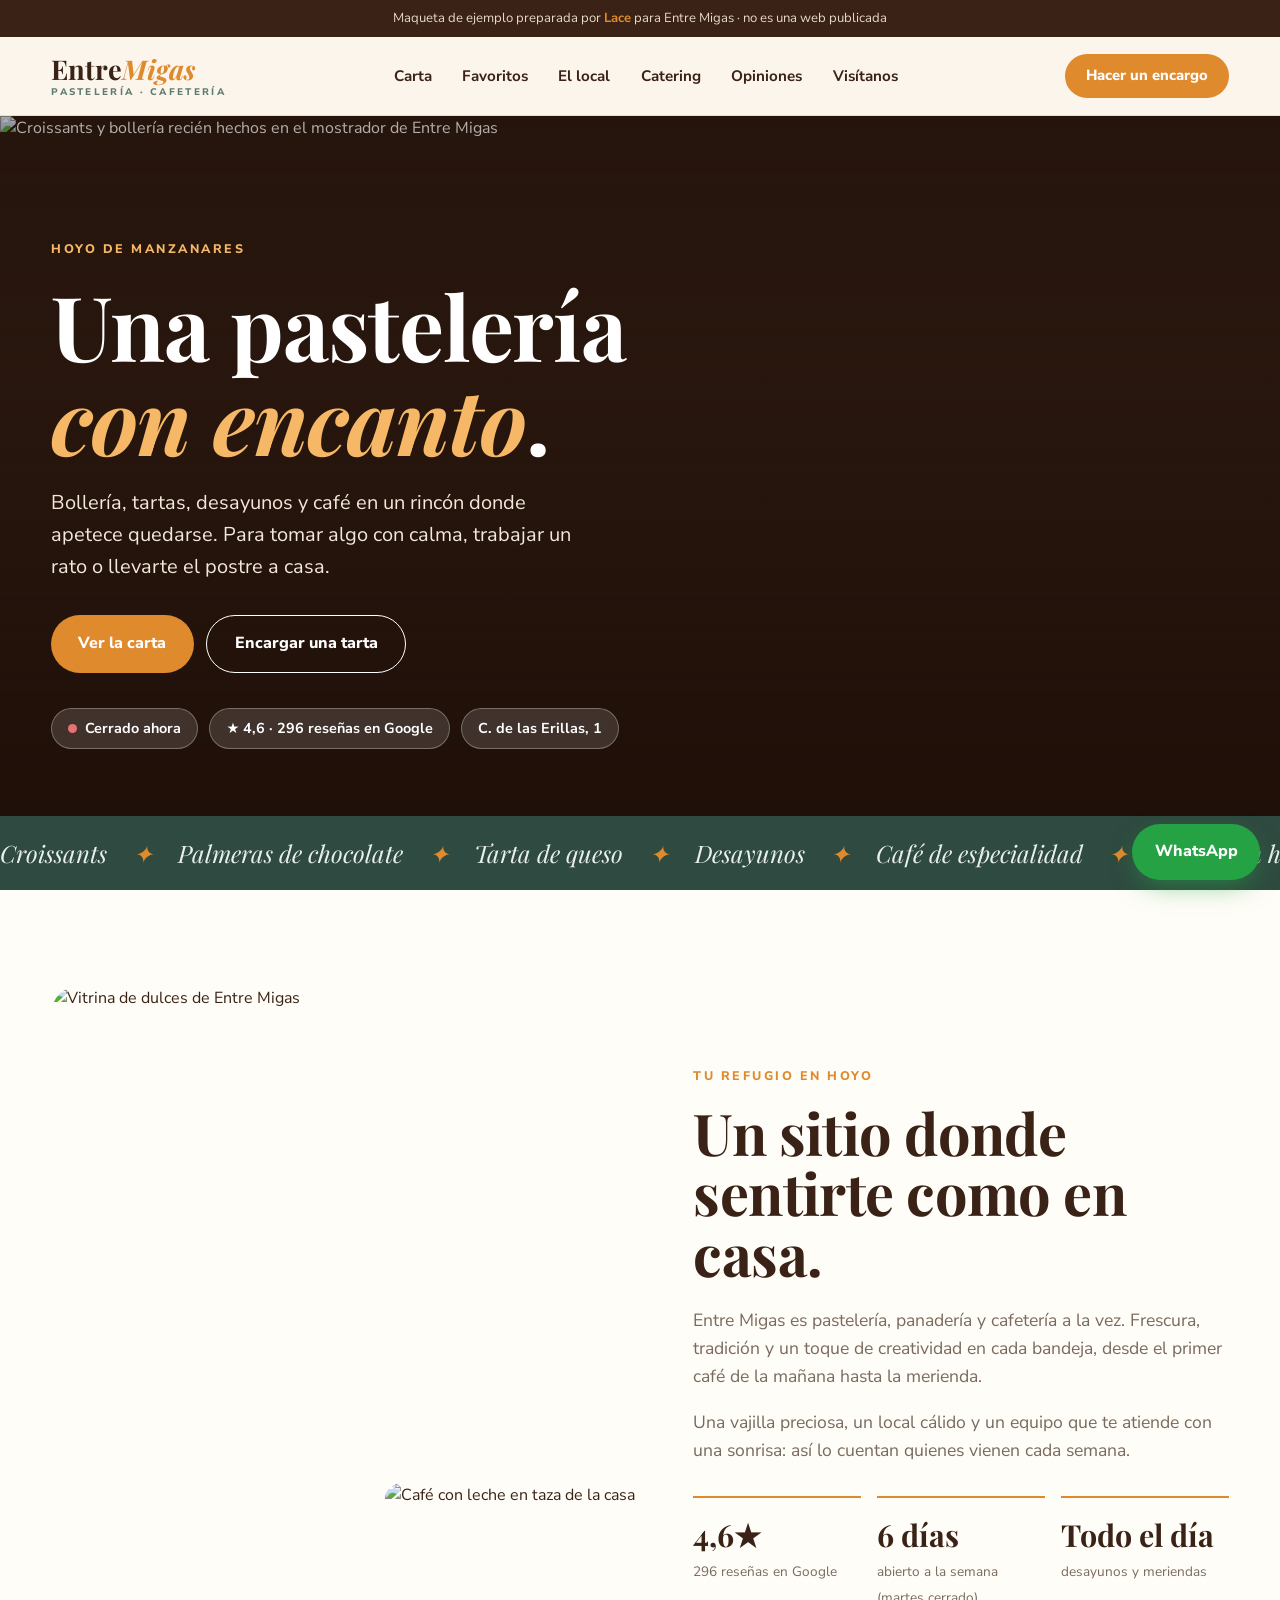
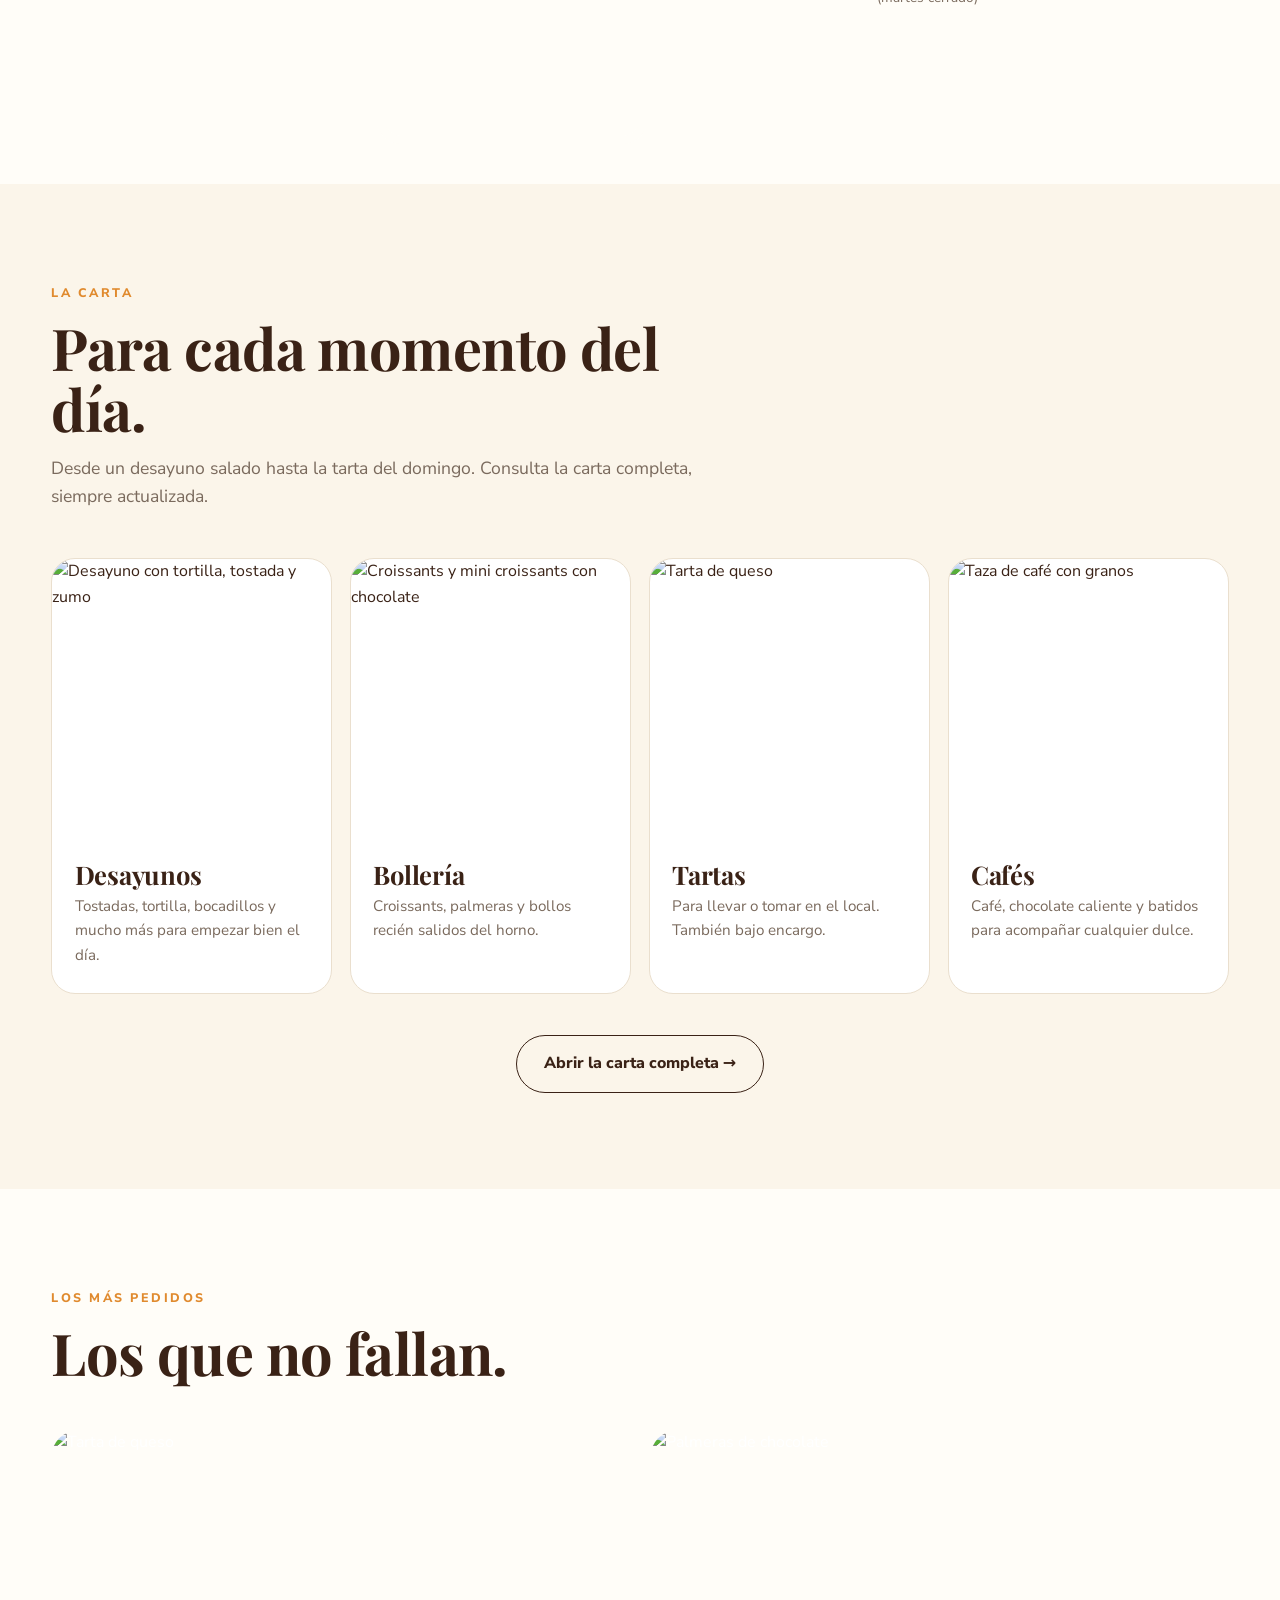
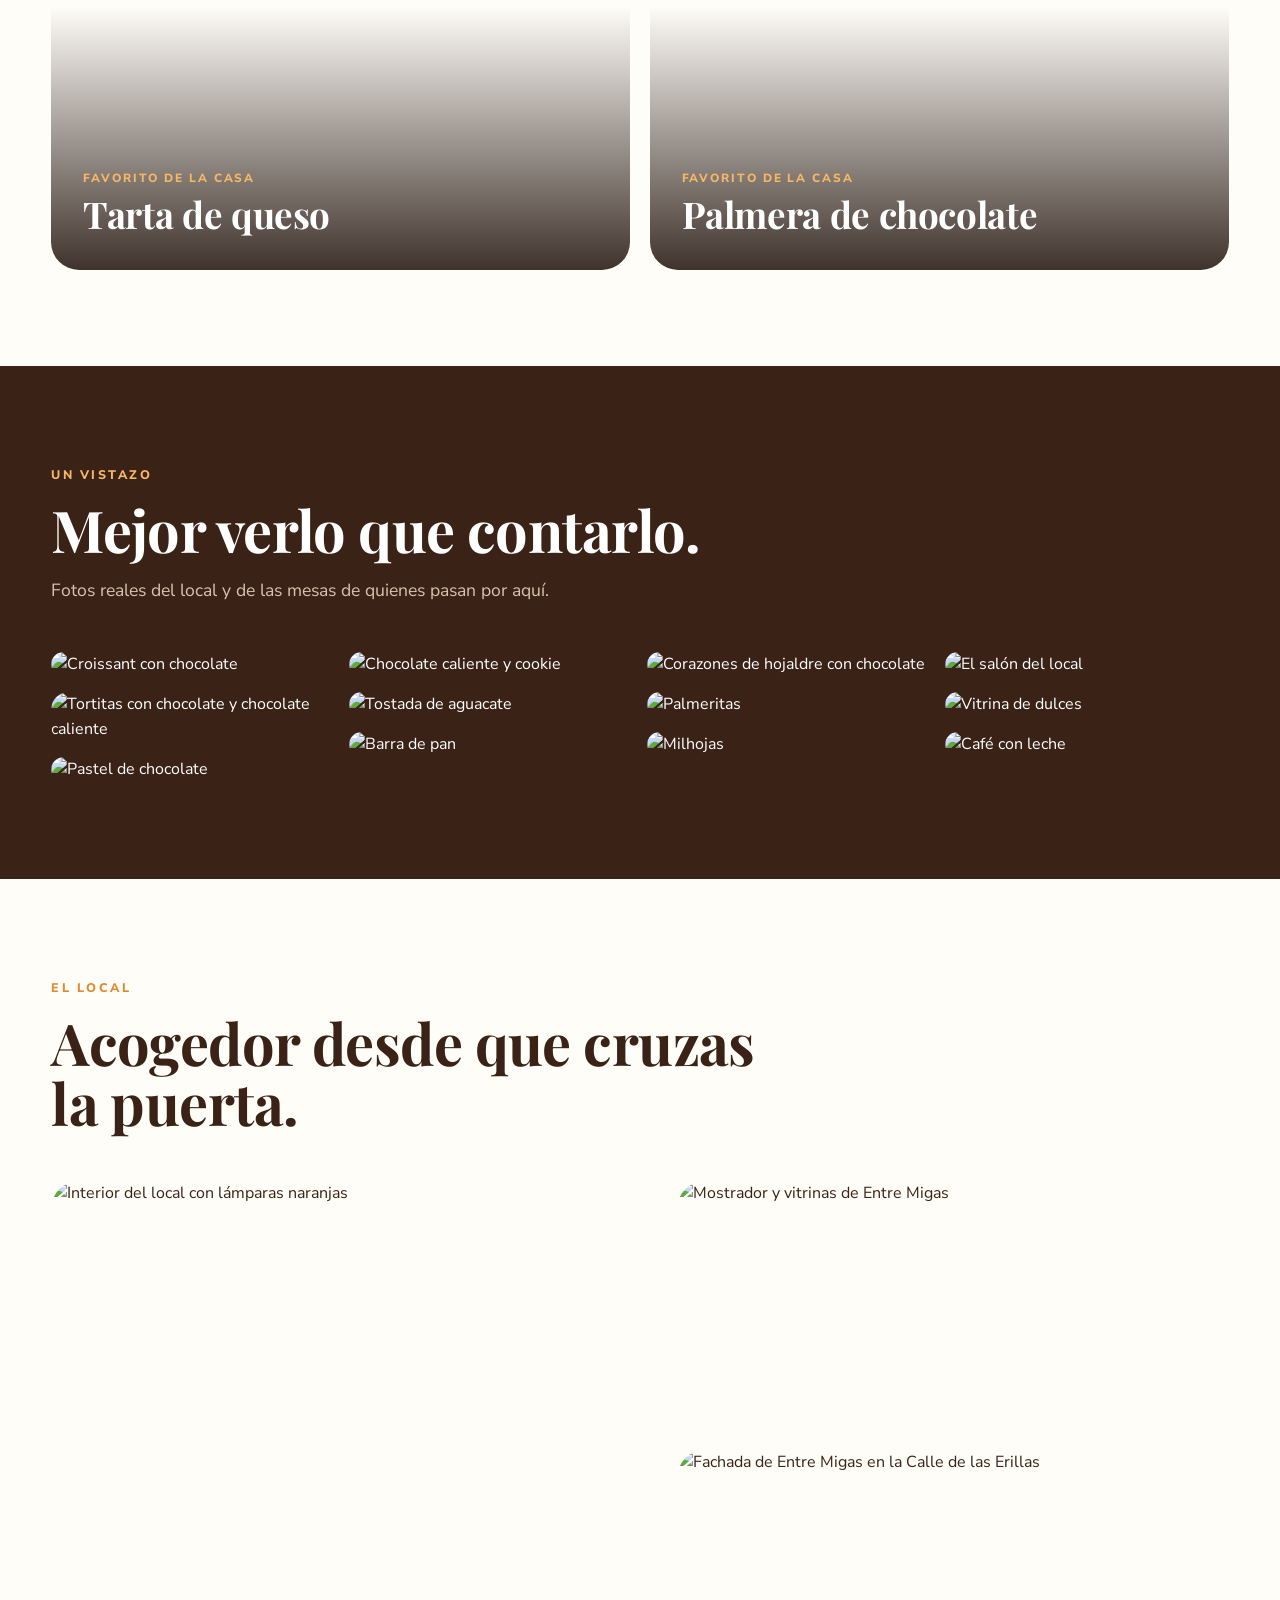
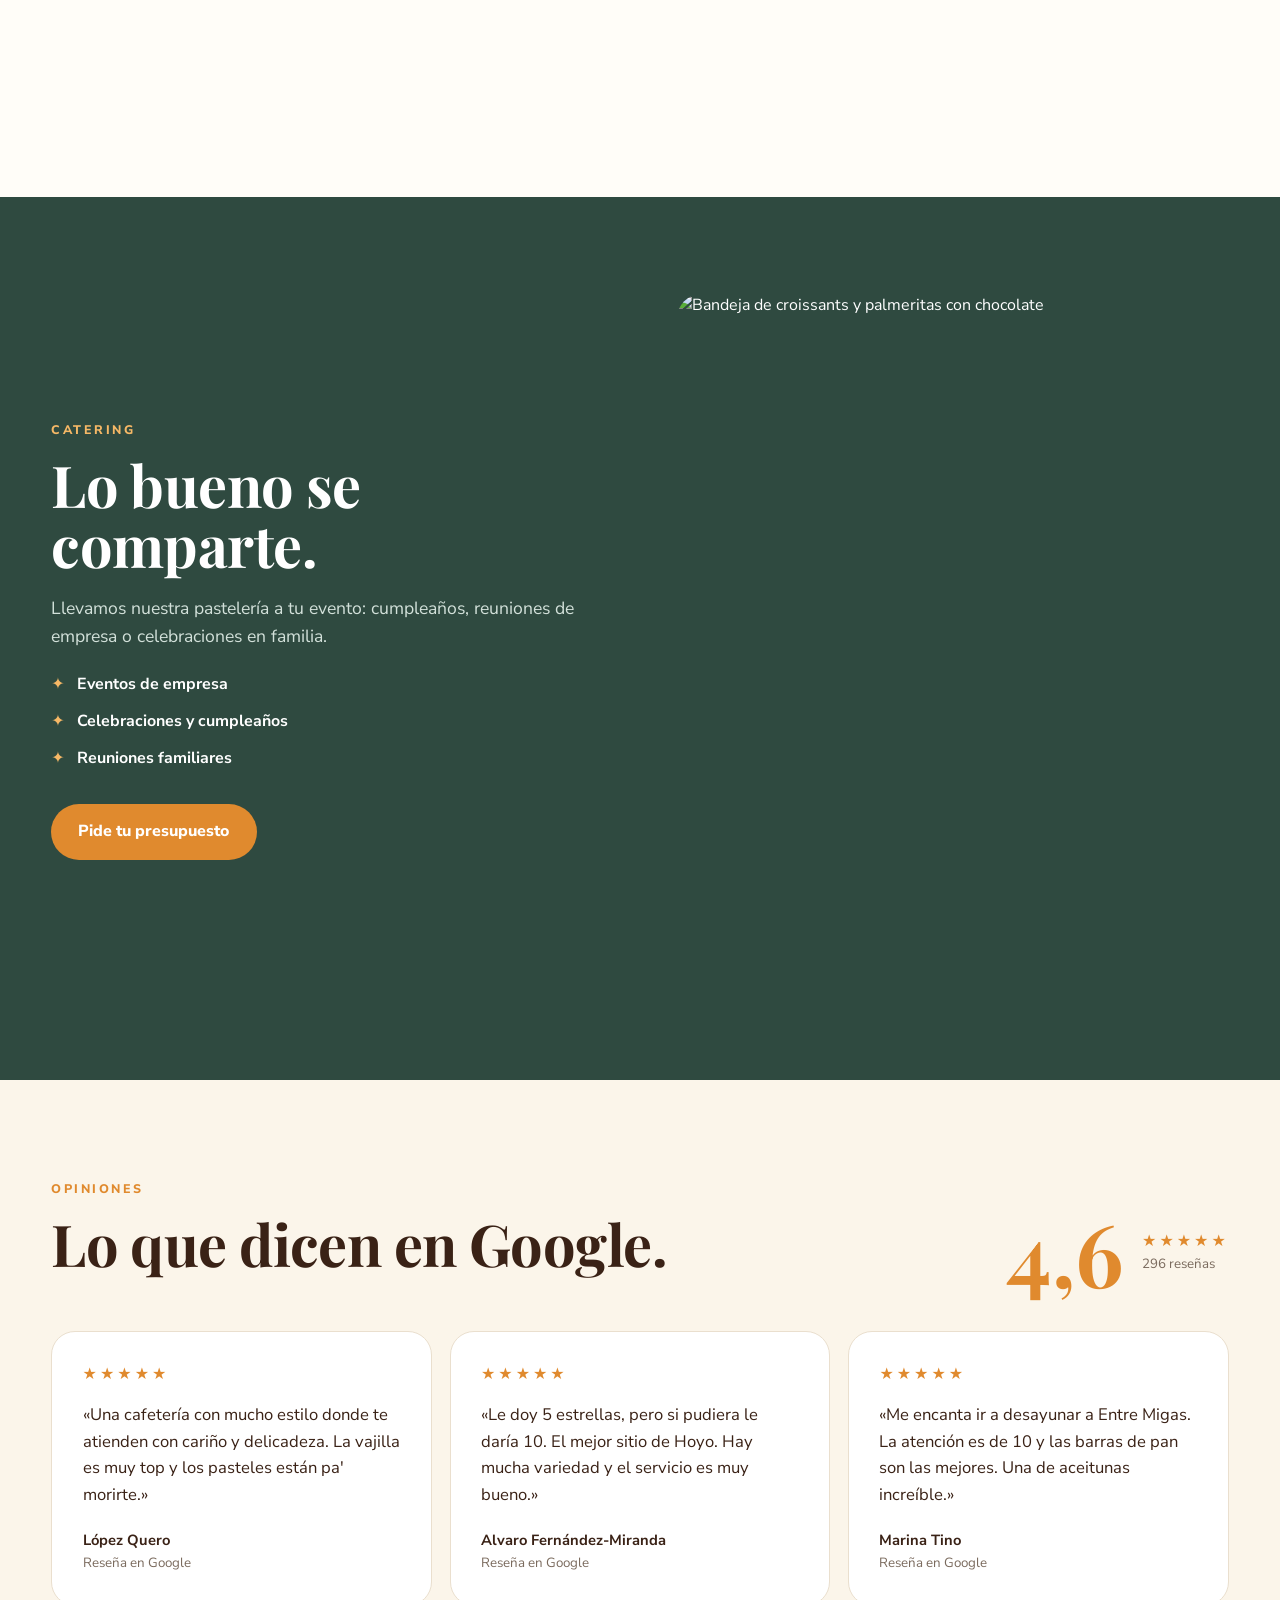
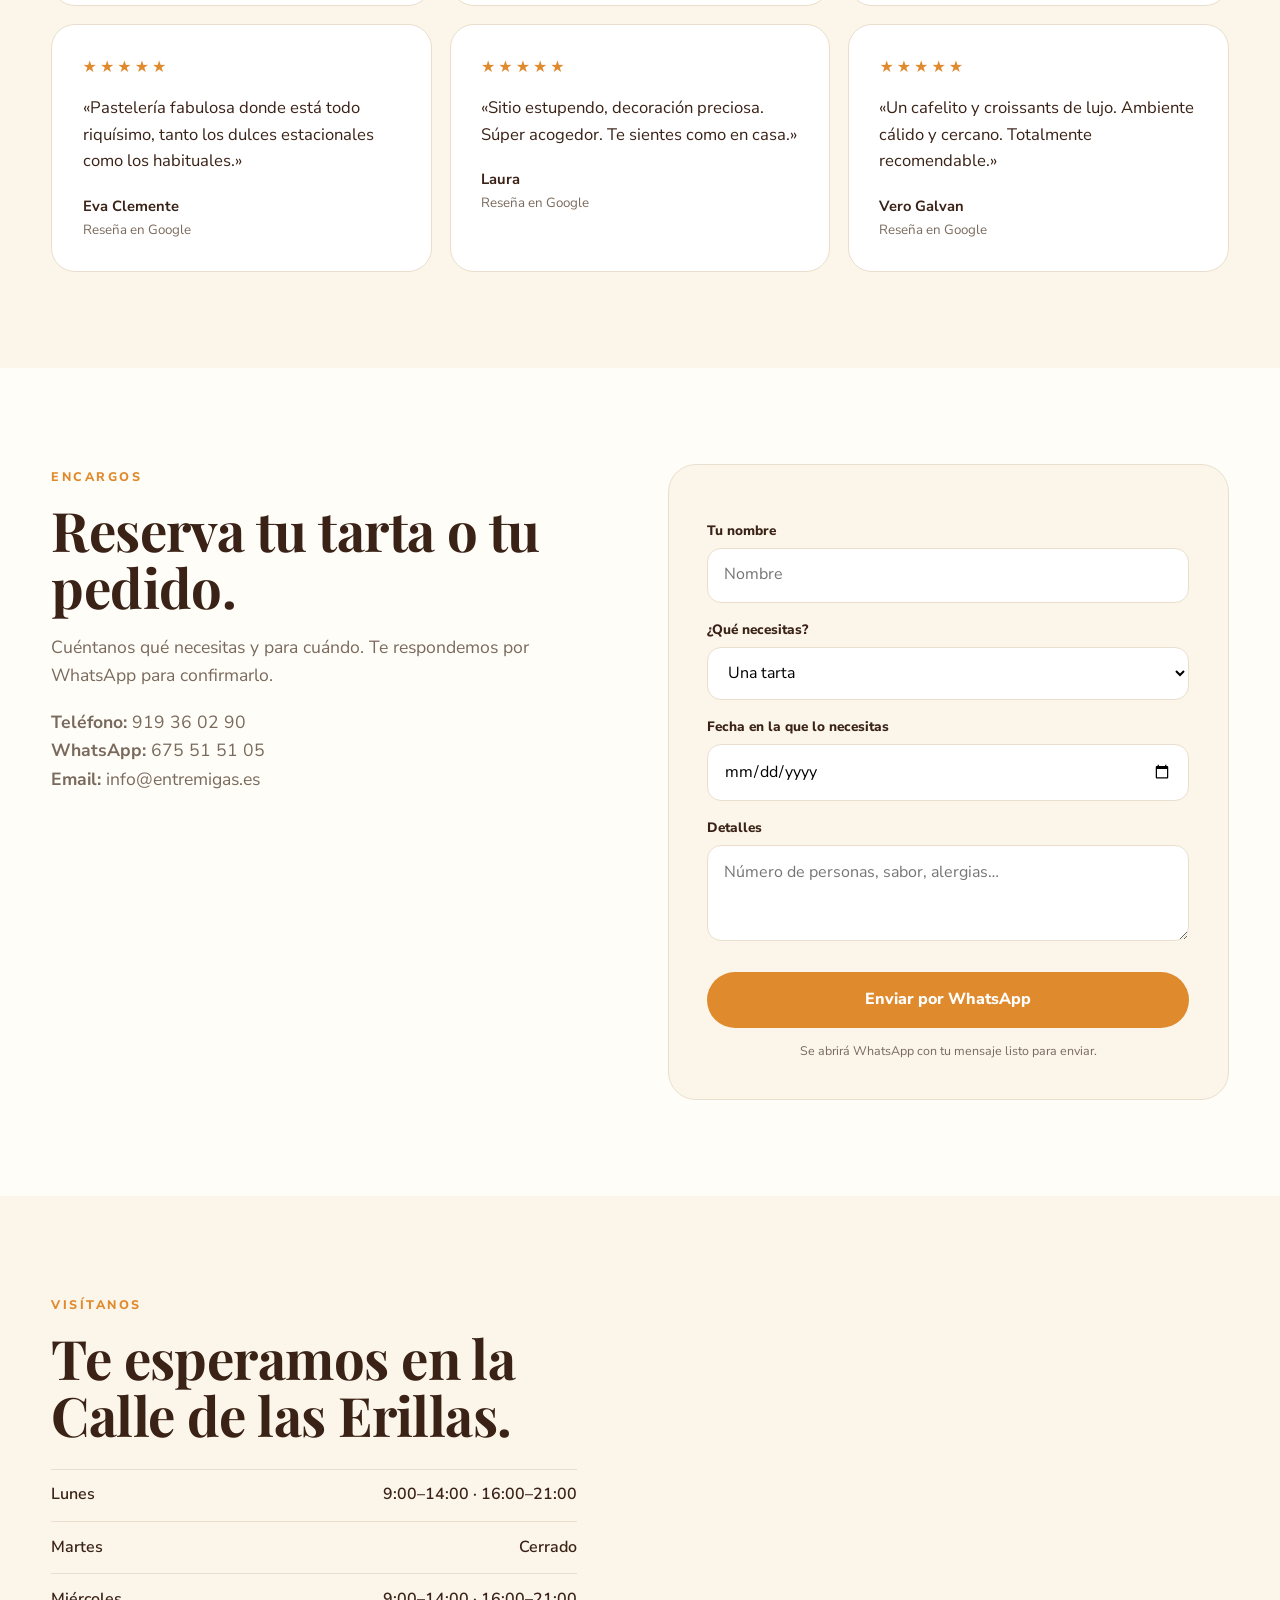
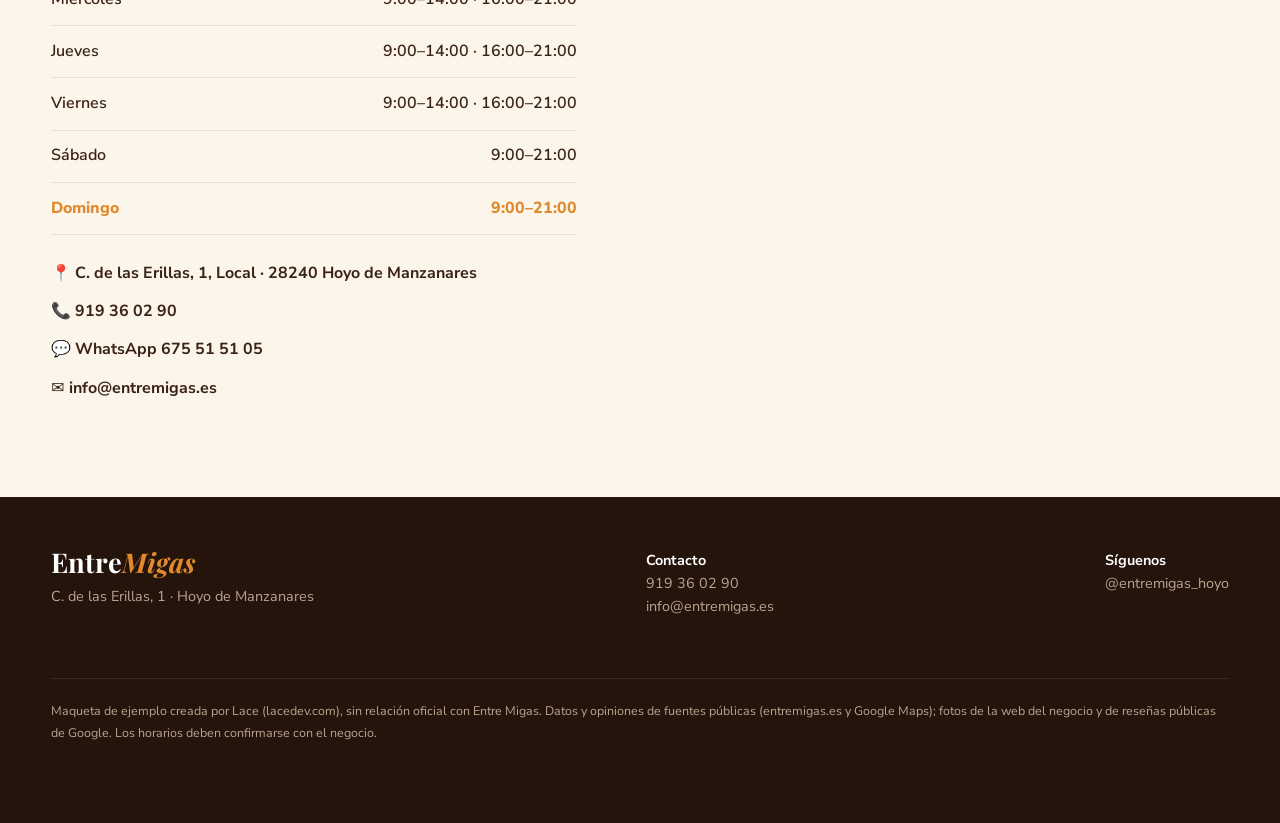
==== maquetas/entremigas/index.html @ e343f263 "Maqueta de ejemplo: Entre Migas, pastelería de Hoyo (noindex) Co-Authored-By: Claude Sonnet 5.5 <nor" ====
<!DOCTYPE html>
<html lang="es"><head><meta charset="utf-8"><meta name="viewport" content="width=device-width,initial-scale=1">
<meta name="robots" content="noindex,nofollow">
<title>Entre Migas · Maqueta de ejemplo (Lace)</title>
<link rel="preconnect" href="https://fonts.googleapis.com"><link rel="preconnect" href="https://fonts.gstatic.com" crossorigin>
<link href="https://fonts.googleapis.com/css2?family=Playfair+Display:ital,wght@0,500;0,700;1,500;1,700&family=Nunito+Sans:wght@400;600;700;800&display=swap" rel="stylesheet">
<style>
:root{--cream:#fbf5ea;--paper:#fffdf8;--cocoa:#3a2216;--cocoa2:#5a3a28;--sage:#5e7b6e;--sage2:#2f4a40;--amber:#e08a2e;--rose:#f1d9cc;--line:#eadfce;--mut:#7a6a5d}
*{box-sizing:border-box;margin:0;padding:0}html{scroll-behavior:smooth}
body{font-family:'Nunito Sans',system-ui,sans-serif;background:var(--paper);color:var(--cocoa);line-height:1.6}
img{display:block;max-width:100%}a{color:inherit;text-decoration:none}.w{width:min(1200px,92vw);margin:0 auto}
h1,h2,h3{font-family:'Playfair Display',Georgia,serif;font-weight:700;line-height:1.05;letter-spacing:-.01em}
.ey{font-size:.78rem;font-weight:800;letter-spacing:.2em;text-transform:uppercase;color:var(--amber)}
.btn{display:inline-flex;align-items:center;gap:.5rem;border-radius:999px;padding:.95rem 1.7rem;min-height:48px;font:inherit;font-weight:800;border:0;cursor:pointer;transition:.25s}
.b1{background:var(--amber);color:#fff}.b1:hover{background:#c8741f;transform:translateY(-2px)}
.b2{border:1.6px solid #fff;color:#fff}.b2:hover{background:#fff;color:var(--cocoa)}
.b3{border:1.6px solid var(--cocoa);color:var(--cocoa)}.b3:hover{background:var(--cocoa);color:#fff}
.rib{background:var(--cocoa);color:#e8d9c6;font-size:.82rem;text-align:center;padding:.5rem 1rem}.rib b{color:var(--amber)}
nav{position:sticky;top:0;z-index:60;background:rgba(251,245,234,.93);backdrop-filter:blur(10px);border-bottom:1px solid var(--line)}
.nv{display:flex;align-items:center;justify-content:space-between;height:78px;gap:1rem}
.lg{font-family:'Playfair Display',serif;font-weight:700;font-size:1.7rem;color:var(--cocoa);line-height:1}.lg i{color:var(--amber)}.lg small{display:block;font-family:'Nunito Sans';font-style:normal;font-size:.6rem;letter-spacing:.24em;text-transform:uppercase;color:var(--sage);margin-top:.25rem;font-weight:800}
.ln{display:flex;gap:1.9rem;font-weight:700;font-size:.95rem}.ln a:hover{color:var(--amber)}.nv .btn{padding:.65rem 1.3rem;font-size:.92rem;min-height:44px}
.hero{position:relative;min-height:700px;display:flex;align-items:flex-end;color:#fff;background:#2a180f;overflow:hidden}
.hero>img{position:absolute;inset:0;width:100%;height:100%;object-fit:cover;animation:zoom 18s ease-out both}@keyframes zoom{from{transform:scale(1.12)}to{transform:scale(1)}}
.hero::after{content:"";position:absolute;inset:0;background:linear-gradient(180deg,rgba(30,15,8,.35),rgba(30,15,8,.1) 35%,rgba(30,15,8,.88))}
.hero .w{position:relative;z-index:2;padding:6rem 0 4.2rem}.hero h1{font-size:clamp(3.2rem,7vw,6.4rem);max-width:11ch;margin:1rem 0 1.3rem}.hero h1 em{color:#f6b866}
.hero p{font-size:1.25rem;max-width:34rem;color:#f3e8da}.cta{display:flex;flex-wrap:wrap;gap:.8rem;margin-top:2rem}
.chips{display:flex;gap:.7rem;flex-wrap:wrap;margin-top:2.2rem}.chip{background:rgba(255,255,255,.14);backdrop-filter:blur(6px);border:1px solid rgba(255,255,255,.3);border-radius:999px;padding:.5rem 1rem;font-weight:700;font-size:.9rem}.dot{display:inline-block;width:9px;height:9px;border-radius:50%;background:#7ed28f;margin-right:.5rem}.dot.off{background:#e57373}
.mq{background:var(--sage2);color:#e9f0ec;overflow:hidden;white-space:nowrap;padding:1.1rem 0}.mq div{display:inline-block;animation:mq 32s linear infinite;font-family:'Playfair Display',serif;font-style:italic;font-size:1.5rem}.mq span{margin:0 1.6rem;color:var(--amber)}@keyframes mq{to{transform:translateX(-50%)}}
section{padding:6rem 0}.sh{max-width:44rem;margin-bottom:3rem}.sh h2{font-size:clamp(2.2rem,4.5vw,3.6rem);margin:.7rem 0 1rem}.sh p{color:var(--mut);font-size:1.1rem}
.intro{display:grid;grid-template-columns:1.05fr 1fr;gap:5rem;align-items:center}.pic{position:relative}.pic img{border-radius:28px;width:100%;object-fit:cover}.pic .a{aspect-ratio:4/5}.pic .b{position:absolute;width:48%;aspect-ratio:1;right:-6%;bottom:-8%;border:8px solid var(--paper);border-radius:24px}
.intro h2{font-size:clamp(2.3rem,4.5vw,3.7rem);margin:.8rem 0 1.4rem}.intro p{color:var(--mut);font-size:1.1rem;margin-bottom:1.1rem}.facts{display:grid;grid-template-columns:1fr 1fr 1fr;gap:1rem;margin-top:2rem}.facts div{border-top:2px solid var(--amber);padding-top:.8rem}.facts b{display:block;font-family:'Playfair Display',serif;font-size:1.9rem}.facts span{font-size:.85rem;color:var(--mut)}
.menu{background:var(--cream)}.mg{display:grid;grid-template-columns:repeat(4,1fr);gap:1.1rem}.mc{background:#fff;border-radius:24px;overflow:hidden;border:1px solid var(--line);transition:.3s}.mc:hover{transform:translateY(-6px);box-shadow:0 24px 40px -24px rgba(58,34,22,.5)}
.mc .im{aspect-ratio:1;overflow:hidden}.mc img{width:100%;height:100%;object-fit:cover;transition:transform .6s}.mc:hover img{transform:scale(1.06)}.mc .nl{height:128%;object-position:top}
.mc div.t{padding:1.4rem 1.4rem 1.6rem}.mc h3{font-size:1.6rem;margin-bottom:.4rem}.mc p{color:var(--mut);font-size:.95rem}
.menu .cta{margin-top:2.6rem;justify-content:center}
.fav{display:grid;grid-template-columns:1fr 1fr;gap:1.2rem}.fc{position:relative;border-radius:28px;overflow:hidden;min-height:440px;color:#fff;display:flex;align-items:flex-end}.fc img{position:absolute;inset:0;width:100%;height:100%;object-fit:cover}.fc::after{content:"";position:absolute;inset:0;background:linear-gradient(180deg,transparent 40%,rgba(30,15,8,.85))}.fc div{position:relative;z-index:2;padding:2rem}.fc small{font-weight:800;letter-spacing:.16em;text-transform:uppercase;color:#f6b866;font-size:.74rem}.fc h3{font-size:2.3rem;margin:.3rem 0}
.gal{background:var(--cocoa);color:#fff}.gal .sh p{color:#d7c3ae}.gal .ey{color:#f6b866}
.gr{columns:4;column-gap:.9rem}.gr button{all:unset;display:block;margin-bottom:.9rem;border-radius:18px;overflow:hidden;cursor:zoom-in;position:relative;width:100%}.gr img{width:100%;transition:transform .5s}.gr button:hover img{transform:scale(1.05)}
.lb{position:fixed;inset:0;background:rgba(20,10,5,.94);z-index:200;display:none;align-items:center;justify-content:center;padding:2rem;cursor:zoom-out}.lb.on{display:flex}.lb img{max-height:90vh;max-width:92vw;border-radius:16px}
.loc{display:grid;grid-template-columns:1.1fr 1fr;gap:1.2rem;align-items:stretch}.loc .big{border-radius:28px;overflow:hidden;min-height:520px}.loc .big img{width:100%;height:100%;object-fit:cover}.loc .col{display:grid;gap:1.2rem}.loc .col div{border-radius:28px;overflow:hidden;min-height:250px}.loc .col img{width:100%;height:100%;object-fit:cover}
.cat{background:var(--sage2);color:#fff}.cat .w{display:grid;grid-template-columns:1fr 1fr;gap:4.5rem;align-items:center}.cat h2{font-size:clamp(2.3rem,4.5vw,3.6rem);margin:.7rem 0 1.2rem}.cat p{color:#d3e1da;font-size:1.1rem;margin-bottom:1.2rem}.cat ul{list-style:none;display:grid;gap:.7rem;margin:1.4rem 0 2rem}.cat li{display:flex;gap:.8rem;font-weight:700}.cat li::before{content:"✦";color:#f6b866}
.cat img{border-radius:28px;aspect-ratio:4/5;object-fit:cover;width:100%}
.rv{background:var(--cream)}.rtop{display:flex;justify-content:space-between;align-items:end;gap:2rem;margin-bottom:2.6rem;flex-wrap:wrap}.big4{display:flex;align-items:center;gap:1.2rem}.big4 b{font-family:'Playfair Display',serif;font-size:5.4rem;line-height:.85;color:var(--amber)}.st{color:var(--amber);letter-spacing:3px}.big4 small{display:block;color:var(--mut)}
.rg{display:grid;grid-template-columns:repeat(3,1fr);gap:1.1rem}.r{background:#fff;border:1px solid var(--line);border-radius:24px;padding:1.9rem}.r p{margin:.9rem 0 1.2rem;font-size:1.04rem}.r b{font-size:.92rem}.r small{display:block;color:var(--mut)}
.ord{display:grid;grid-template-columns:1fr 1fr;gap:3.5rem;align-items:start}.ord h2{font-size:clamp(2.2rem,4.5vw,3.4rem);margin:.7rem 0 1.1rem}.ord>div>p{color:var(--mut);font-size:1.1rem;margin-bottom:1.2rem}
form{background:var(--cream);border:1px solid var(--line);border-radius:28px;padding:2.4rem}label{display:block;font-weight:800;font-size:.85rem;margin:1rem 0 .4rem}input,select,textarea{width:100%;font:inherit;padding:.85rem 1rem;border:1.5px solid var(--line);border-radius:14px;background:#fff;min-height:48px}textarea{min-height:96px}form .btn{width:100%;justify-content:center;margin-top:1.4rem}.nt{font-size:.78rem;color:var(--mut);text-align:center;margin-top:.8rem}
.vis{background:var(--cream)}.vg{display:grid;grid-template-columns:1fr 1.15fr;gap:3rem}.hrs{margin:1.6rem 0;border-top:1px solid var(--line)}.hrs div{display:flex;justify-content:space-between;padding:.8rem 0;border-bottom:1px solid var(--line);font-weight:600}.hrs div.today{color:var(--amber);font-weight:800}.hrs span:last-child{text-align:right}
.ct{display:grid;gap:.8rem;font-weight:700}.ct a:hover{color:var(--amber)}.vis iframe{width:100%;height:100%;min-height:440px;border:0;border-radius:28px}
footer{background:#24140c;color:#b9a590;padding:3.2rem 0 5rem;font-size:.9rem}footer .w{display:flex;justify-content:space-between;gap:2rem;flex-wrap:wrap}footer .lg{color:#fff}footer b{color:#fff}.md{width:100%;margin-top:1.8rem;padding-top:1.3rem;border-top:1px solid rgba(255,255,255,.1);font-size:.78rem;line-height:1.7}
.fab{position:fixed;right:20px;bottom:20px;z-index:70;background:#25a244;color:#fff;border-radius:999px;padding:.95rem 1.4rem;font-weight:800;box-shadow:0 10px 28px -8px rgba(37,162,68,.7)}
.rv1{opacity:0;transform:translateY(24px);transition:.8s}.rv1.in{opacity:1;transform:none}
@media(max-width:920px){.ln{display:none}.intro,.cat .w,.ord,.vg,.fav,.loc{grid-template-columns:1fr}.mg{grid-template-columns:1fr 1fr}.gr{columns:2}.rg{grid-template-columns:1fr}.pic .b{right:0}.hero{min-height:620px}.loc .big{min-height:340px}}
</style></head><body>
<div class="rib">Maqueta de ejemplo preparada por <b>Lace</b> para Entre Migas · no es una web publicada</div>
<nav><div class="w nv"><a class="lg" href="#">Entre<i>Migas</i><small>Pastelería · Cafetería</small></a>
<div class="ln"><a href="#carta">Carta</a><a href="#favoritos">Favoritos</a><a href="#local">El local</a><a href="#catering">Catering</a><a href="#opiniones">Opiniones</a><a href="#visitanos">Visítanos</a></div>
<a class="btn b1" href="#encargos">Hacer un encargo</a></div></nav>
<header class="hero"><img src="https://entremigas.es/wp-content/uploads/2024/09/IMG20240904132542-01.jpeg-2048x1536.jpg" alt="Croissants y bollería recién hechos en el mostrador de Entre Migas" referrerpolicy="no-referrer">
<div class="w"><span class="ey" style="color:#f6b866">Hoyo de Manzanares</span><h1>Una pastelería <em>con encanto</em>.</h1>
<p>Bollería, tartas, desayunos y café en un rincón donde apetece quedarse. Para tomar algo con calma, trabajar un rato o llevarte el postre a casa.</p>
<div class="cta"><a class="btn b1" href="https://carta.avocaty.io" target="_blank" rel="noopener">Ver la carta</a><a class="btn b2" href="#encargos">Encargar una tarta</a></div>
<div class="chips"><span class="chip"><span class="dot" id="dot"></span><span id="st">Horario</span></span><span class="chip">★ 4,6 · 296 reseñas en Google</span><span class="chip">C. de las Erillas, 1</span></div></div></header>
<div class="mq"><div>Croissants<span>✦</span>Palmeras de chocolate<span>✦</span>Tarta de queso<span>✦</span>Desayunos<span>✦</span>Café de especialidad<span>✦</span>Pan recién hecho<span>✦</span>Catering<span>✦</span>Croissants<span>✦</span>Palmeras de chocolate<span>✦</span>Tarta de queso<span>✦</span>Desayunos<span>✦</span>Café de especialidad<span>✦</span>Pan recién hecho<span>✦</span>Catering<span>✦</span></div></div>
<section><div class="w intro"><div class="pic rv1"><img class="a" src="https://lh3.googleusercontent.com/grass-cs/AABkmLecs26UPDXJ11xAOWCNdDfe-vgb9U4AXuVu6l6NBkk6KvgDKihXH3tvmJ6B6U81TKkAp007v_Il6X-0kwMqeomhn1e-L_ZsNn-l61K5lv4YQRW4kGCuRrDvqxFXI0Nm2nPWaoFq7A=w900-h1100-k-no" alt="Vitrina de dulces de Entre Migas" loading="lazy" referrerpolicy="no-referrer"><img class="b" src="https://lh3.googleusercontent.com/grass-cs/AABkmLdJGHjLXXR_uscn3qnFWy6NJDg3_Afs_oh9Ijh3Cz6xVitst3u2nxUikf1T2e4US_oqFw_d_9TKXxShptQTjB02mJv6LNb5ko-VQSCTDVw6sLl6MfJx3RsCac9QZazrwVGXQF3W=w1000-h1000-k-no" alt="Café con leche en taza de la casa" loading="lazy" referrerpolicy="no-referrer"></div>
<div class="rv1"><span class="ey">Tu refugio en Hoyo</span><h2>Un sitio donde sentirte como en casa.</h2><p>Entre Migas es pastelería, panadería y cafetería a la vez. Frescura, tradición y un toque de creatividad en cada bandeja, desde el primer café de la mañana hasta la merienda.</p><p>Una vajilla preciosa, un local cálido y un equipo que te atiende con una sonrisa: así lo cuentan quienes vienen cada semana.</p>
<div class="facts"><div><b>4,6★</b><span>296 reseñas en Google</span></div><div><b>6 días</b><span>abierto a la semana (martes cerrado)</span></div><div><b>Todo el día</b><span>desayunos y meriendas</span></div></div></div></div></section>
<section class="menu" id="carta"><div class="w"><div class="sh rv1"><span class="ey">La carta</span><h2>Para cada momento del día.</h2><p>Desde un desayuno salado hasta la tarta del domingo. Consulta la carta completa, siempre actualizada.</p></div>
<div class="mg"><a class="mc rv1" href="https://carta.avocaty.io" target="_blank" rel="noopener"><div class="im"><img class="nl" src="https://entremigas.es/wp-content/uploads/2024/10/1.jpg" alt="Desayuno con tortilla, tostada y zumo" loading="lazy" referrerpolicy="no-referrer"></div><div class="t"><h3>Desayunos</h3><p>Tostadas, tortilla, bocadillos y mucho más para empezar bien el día.</p></div></a>
<a class="mc rv1" href="https://carta.avocaty.io" target="_blank" rel="noopener"><div class="im"><img class="nl" src="https://entremigas.es/wp-content/uploads/2024/10/2.jpg" alt="Croissants y mini croissants con chocolate" loading="lazy" referrerpolicy="no-referrer"></div><div class="t"><h3>Bollería</h3><p>Croissants, palmeras y bollos recién salidos del horno.</p></div></a>
<a class="mc rv1" href="https://carta.avocaty.io" target="_blank" rel="noopener"><div class="im"><img class="nl" src="https://entremigas.es/wp-content/uploads/2024/10/3.jpg" alt="Tarta de queso" loading="lazy" referrerpolicy="no-referrer"></div><div class="t"><h3>Tartas</h3><p>Para llevar o tomar en el local. También bajo encargo.</p></div></a>
<a class="mc rv1" href="https://carta.avocaty.io" target="_blank" rel="noopener"><div class="im"><img class="nl" src="https://entremigas.es/wp-content/uploads/2024/10/4.jpg" alt="Taza de café con granos" loading="lazy" referrerpolicy="no-referrer"></div><div class="t"><h3>Cafés</h3><p>Café, chocolate caliente y batidos para acompañar cualquier dulce.</p></div></a></div>
<div class="cta"><a class="btn b3" href="https://carta.avocaty.io" target="_blank" rel="noopener">Abrir la carta completa →</a></div></div></section>
<section id="favoritos"><div class="w"><div class="sh rv1"><span class="ey">Los más pedidos</span><h2>Los que no fallan.</h2></div>
<div class="fav"><div class="fc rv1"><img src="https://lh3.googleusercontent.com/grass-cs/AABkmLew8T_UKMYAk-bjXoE-epFa2FrWCnnE5hKQcezanhSdrO1yn7_2tFvWI0_i4AmgQGO1j_CCHNX2tfCpRrzFDxZItEB3yU765_o315Cxi6gjiUYnoN_aqWE6ubBgVGuXpPp1RTO2=w1000-h1000-k-no" alt="Tarta de queso" loading="lazy" referrerpolicy="no-referrer"><div><small>Favorito de la casa</small><h3>Tarta de queso</h3></div></div>
<div class="fc rv1"><img src="https://lh3.googleusercontent.com/grass-cs/AABkmLekHdG3-VK3tyxJusg43-0H1ECQ4wVWhB5rIRncDZhJp4AKkGoG5HymP9fAYlYTrr3ADSok860Ymi5p3qv2jZjB8pu_7Ay7xZUXDwOtRJS4F0zft5aZ4Fb3SrJUgBAceHtMFBOn=w1000-h1000-k-no" alt="Palmeras de chocolate" loading="lazy" referrerpolicy="no-referrer"><div><small>Favorito de la casa</small><h3>Palmera de chocolate</h3></div></div></div></div></section>
<section class="gal"><div class="w"><div class="sh rv1"><span class="ey">Un vistazo</span><h2>Mejor verlo que contarlo.</h2><p>Fotos reales del local y de las mesas de quienes pasan por aquí.</p></div>
<div class="gr"><button data-big="https://lh3.googleusercontent.com/grass-cs/AABkmLeXbPiqHQE8Ia2lOUBWf4cSeoc9GL7L5HlxT6e1XzdM1cTs6ki8HmMuf-s8l4zofcPzfC_5YjfrCAhdO0HIDdstuSniZs15Jj3cwFhAQN-MdvPbgb0FacnOkggTD92ZdjWeeC2d_nbcCoxX=w1400-h1400-k-no"><img src="https://lh3.googleusercontent.com/grass-cs/AABkmLeXbPiqHQE8Ia2lOUBWf4cSeoc9GL7L5HlxT6e1XzdM1cTs6ki8HmMuf-s8l4zofcPzfC_5YjfrCAhdO0HIDdstuSniZs15Jj3cwFhAQN-MdvPbgb0FacnOkggTD92ZdjWeeC2d_nbcCoxX=w700-h700-k-no" alt="Croissant con chocolate" loading="lazy" referrerpolicy="no-referrer"></button><button data-big="https://lh3.googleusercontent.com/grass-cs/AABkmLdRVAw0WpAy-TPTrN502WyYHQ9N3SdFzrL9e-o_vULrk5EXoFgfW805pIQe5jQyHCOVc8limBHrBzmLMPXzueEt8qcwRRsMRIzZft3rirpjaMfwnc5MHHB2RrE9eRMyn5UiUBx9XQ=w1400-h1400-k-no"><img src="https://lh3.googleusercontent.com/grass-cs/AABkmLdRVAw0WpAy-TPTrN502WyYHQ9N3SdFzrL9e-o_vULrk5EXoFgfW805pIQe5jQyHCOVc8limBHrBzmLMPXzueEt8qcwRRsMRIzZft3rirpjaMfwnc5MHHB2RrE9eRMyn5UiUBx9XQ=w700-h700-k-no" alt="Tortitas con chocolate y chocolate caliente" loading="lazy" referrerpolicy="no-referrer"></button><button data-big="https://lh3.googleusercontent.com/grass-cs/AABkmLcy87V_kaDiMP2L4NkMsQH8GIqYfLratKARD0AUY8cO1PLKLCTVVf-o-aRSEQL0Cm8_qdYyTiJ_YcRDs96iA_EaFa7K3ipZ9ZtctUnrHt1wUxx6dIxZi_Q5saLwJyy0Zz8Ydrs=w1400-h1400-k-no"><img src="https://lh3.googleusercontent.com/grass-cs/AABkmLcy87V_kaDiMP2L4NkMsQH8GIqYfLratKARD0AUY8cO1PLKLCTVVf-o-aRSEQL0Cm8_qdYyTiJ_YcRDs96iA_EaFa7K3ipZ9ZtctUnrHt1wUxx6dIxZi_Q5saLwJyy0Zz8Ydrs=w700-h700-k-no" alt="Pastel de chocolate" loading="lazy" referrerpolicy="no-referrer"></button><button data-big="https://lh3.googleusercontent.com/grass-cs/AABkmLcospP8zJICS7VU2FJfJRPCjuRXesZjzuQo8Q90rmPvQTClSDbh-65UQE-gYGVeC58EZN-qTCoIHB4MACFC6zRcoUibI0FhV-84bQ8WVm46uYjTvNTrvBZWxzII0F-nFLrvrbAp=w1400-h1400-k-no"><img src="https://lh3.googleusercontent.com/grass-cs/AABkmLcospP8zJICS7VU2FJfJRPCjuRXesZjzuQo8Q90rmPvQTClSDbh-65UQE-gYGVeC58EZN-qTCoIHB4MACFC6zRcoUibI0FhV-84bQ8WVm46uYjTvNTrvBZWxzII0F-nFLrvrbAp=w700-h700-k-no" alt="Chocolate caliente y cookie" loading="lazy" referrerpolicy="no-referrer"></button><button data-big="https://lh3.googleusercontent.com/grass-cs/AABkmLcg-dxUKoNDdZdu9BxdOlf-44sa3KLZxbqChYzLpI2zBb7xHpXHTZWrbQOQDPavUEG5J8wSegU44Wv6PesKj08wWFOdyqO2w7VvuKUl1BkaI9jFx6IskNfpHSlbybbOdcPwIfJ_Qw=w1400-h1400-k-no"><img src="https://lh3.googleusercontent.com/grass-cs/AABkmLcg-dxUKoNDdZdu9BxdOlf-44sa3KLZxbqChYzLpI2zBb7xHpXHTZWrbQOQDPavUEG5J8wSegU44Wv6PesKj08wWFOdyqO2w7VvuKUl1BkaI9jFx6IskNfpHSlbybbOdcPwIfJ_Qw=w700-h700-k-no" alt="Tostada de aguacate" loading="lazy" referrerpolicy="no-referrer"></button><button data-big="https://lh3.googleusercontent.com/grass-cs/AABkmLfLQG5HZUAt4JIX4UdMEdAIRjUWZuXWsvdf-ugLRrbtXfD-Mg3pkHzgXDuwZTeNVZ4rNu7RAVH7boPnDFaz9SES0rak_P478WA72OuYfNg6o1AVPl2fF9KXXZaN5AEo4CVHvg-3NQ=w1400-h1400-k-no"><img src="https://lh3.googleusercontent.com/grass-cs/AABkmLfLQG5HZUAt4JIX4UdMEdAIRjUWZuXWsvdf-ugLRrbtXfD-Mg3pkHzgXDuwZTeNVZ4rNu7RAVH7boPnDFaz9SES0rak_P478WA72OuYfNg6o1AVPl2fF9KXXZaN5AEo4CVHvg-3NQ=w700-h700-k-no" alt="Barra de pan" loading="lazy" referrerpolicy="no-referrer"></button><button data-big="https://lh3.googleusercontent.com/grass-cs/AABkmLeSDFzH_0oQVaV66evxv7Y_eOhKjZfexWCQB7HDrfKrAMK9TmrHNV2FvEsf8ipvsFKFXWJnJcYfLWulKrwdbZMpxSFaQz99a7jVNLT-nCZiDHDIlMjn5ZwlLXrB21SMdDq96a5f_Q=w1400-h1400-k-no"><img src="https://lh3.googleusercontent.com/grass-cs/AABkmLeSDFzH_0oQVaV66evxv7Y_eOhKjZfexWCQB7HDrfKrAMK9TmrHNV2FvEsf8ipvsFKFXWJnJcYfLWulKrwdbZMpxSFaQz99a7jVNLT-nCZiDHDIlMjn5ZwlLXrB21SMdDq96a5f_Q=w700-h700-k-no" alt="Corazones de hojaldre con chocolate" loading="lazy" referrerpolicy="no-referrer"></button><button data-big="https://lh3.googleusercontent.com/grass-cs/AABkmLduxnf1p0Ivaa2V-x__z0lg_m-5nqt1yK2n-nlN9Ra0_-iFyMj6OFYMlQh4nb-NhNFkukLn9nATUohVWYxxkl0prlnrhJ9xHBvPWLRvtjv8yOC4PEGwROMDdA4tPSAaZhKScsmu=w1400-h1400-k-no"><img src="https://lh3.googleusercontent.com/grass-cs/AABkmLduxnf1p0Ivaa2V-x__z0lg_m-5nqt1yK2n-nlN9Ra0_-iFyMj6OFYMlQh4nb-NhNFkukLn9nATUohVWYxxkl0prlnrhJ9xHBvPWLRvtjv8yOC4PEGwROMDdA4tPSAaZhKScsmu=w700-h700-k-no" alt="Palmeritas" loading="lazy" referrerpolicy="no-referrer"></button><button data-big="https://lh3.googleusercontent.com/grass-cs/AABkmLdPMRl8KqTOe_P8lRokWapVxNW1c1HRFRDzqegrx-9yc9WlkhOwuvIN2S2yuUwZfpRTKhm7I09D_NiLWj7KmZlLrI5oF9U8J6Zc5h5BjX4j6RQdrUHbPQDVV3pOUPBuJpqtRLZszmhzbsoe=w1400-h1400-k-no"><img src="https://lh3.googleusercontent.com/grass-cs/AABkmLdPMRl8KqTOe_P8lRokWapVxNW1c1HRFRDzqegrx-9yc9WlkhOwuvIN2S2yuUwZfpRTKhm7I09D_NiLWj7KmZlLrI5oF9U8J6Zc5h5BjX4j6RQdrUHbPQDVV3pOUPBuJpqtRLZszmhzbsoe=w700-h700-k-no" alt="Milhojas" loading="lazy" referrerpolicy="no-referrer"></button><button data-big="https://lh3.googleusercontent.com/grass-cs/AABkmLfPP5hDirPKMZ_ANiaxOOXZckFYSaj9O6MuggzeLBb5l7tQTS5s3YDppRDB4ZMTzUneaib91uVE7GdzB8w7PCIK6ZKpff51D5TZl5mZGcEjyBkaA_qzN5vdg1Q9Lk85-usDw4RUNQ=w1400-h1400-k-no"><img src="https://lh3.googleusercontent.com/grass-cs/AABkmLfPP5hDirPKMZ_ANiaxOOXZckFYSaj9O6MuggzeLBb5l7tQTS5s3YDppRDB4ZMTzUneaib91uVE7GdzB8w7PCIK6ZKpff51D5TZl5mZGcEjyBkaA_qzN5vdg1Q9Lk85-usDw4RUNQ=w700-h520-k-no" alt="El salón del local" loading="lazy" referrerpolicy="no-referrer"></button><button data-big="https://lh3.googleusercontent.com/grass-cs/AABkmLecs26UPDXJ11xAOWCNdDfe-vgb9U4AXuVu6l6NBkk6KvgDKihXH3tvmJ6B6U81TKkAp007v_Il6X-0kwMqeomhn1e-L_ZsNn-l61K5lv4YQRW4kGCuRrDvqxFXI0Nm2nPWaoFq7A=w1400-h1400-k-no"><img src="https://lh3.googleusercontent.com/grass-cs/AABkmLecs26UPDXJ11xAOWCNdDfe-vgb9U4AXuVu6l6NBkk6KvgDKihXH3tvmJ6B6U81TKkAp007v_Il6X-0kwMqeomhn1e-L_ZsNn-l61K5lv4YQRW4kGCuRrDvqxFXI0Nm2nPWaoFq7A=w700-h700-k-no" alt="Vitrina de dulces" loading="lazy" referrerpolicy="no-referrer"></button><button data-big="https://lh3.googleusercontent.com/grass-cs/AABkmLdJGHjLXXR_uscn3qnFWy6NJDg3_Afs_oh9Ijh3Cz6xVitst3u2nxUikf1T2e4US_oqFw_d_9TKXxShptQTjB02mJv6LNb5ko-VQSCTDVw6sLl6MfJx3RsCac9QZazrwVGXQF3W=w1400-h1400-k-no"><img src="https://lh3.googleusercontent.com/grass-cs/AABkmLdJGHjLXXR_uscn3qnFWy6NJDg3_Afs_oh9Ijh3Cz6xVitst3u2nxUikf1T2e4US_oqFw_d_9TKXxShptQTjB02mJv6LNb5ko-VQSCTDVw6sLl6MfJx3RsCac9QZazrwVGXQF3W=w700-h700-k-no" alt="Café con leche" loading="lazy" referrerpolicy="no-referrer"></button></div></div></section>
<section id="local"><div class="w"><div class="sh rv1"><span class="ey">El local</span><h2>Acogedor desde que cruzas la puerta.</h2></div>
<div class="loc"><div class="big rv1"><img src="https://entremigas.es/wp-content/uploads/2024/10/IMG20241016130715-01.jpeg-scaled.jpg" alt="Interior del local con lámparas naranjas" loading="lazy" referrerpolicy="no-referrer"></div><div class="col"><div class="rv1"><img src="https://entremigas.es/wp-content/uploads/2022/04/IMG-20220409-WA0007.jpg" alt="Mostrador y vitrinas de Entre Migas" loading="lazy" referrerpolicy="no-referrer"></div><div class="rv1"><img src="https://lh3.googleusercontent.com/grass-cs/AABkmLcoyEJ6nwKWChH_frnTPpRw5fJvsArTopVTR5gcwsGxzPRfOZkhwFiea_5z_J84DOkvrfjOvjWPFs8V3xkzlQrWQydJIY2ru-MmVUdraSFv-ECUyTzwBSSdZlfsFH7mjVaat_k=w1200-h800-k-no" alt="Fachada de Entre Migas en la Calle de las Erillas" loading="lazy" referrerpolicy="no-referrer"></div></div></div></div></section>
<section class="cat" id="catering"><div class="w"><div class="rv1"><span class="ey" style="color:#f6b866">Catering</span><h2>Lo bueno se comparte.</h2><p>Llevamos nuestra pastelería a tu evento: cumpleaños, reuniones de empresa o celebraciones en familia.</p><ul><li>Eventos de empresa</li><li>Celebraciones y cumpleaños</li><li>Reuniones familiares</li></ul><a class="btn b1" href="#encargos">Pide tu presupuesto</a></div><img class="rv1" src="https://lh3.googleusercontent.com/grass-cs/AABkmLesgH-HfZpBAhm_-gAee5ap0DMl7BJbT4b9lAtrro8DkvHprYKXfnxCzZEz6OEghMZuheZQINdddrfI7GJbVfGNGXoJIlkz2HEkmtdIrtzTDK1EUW_CnMdahh-FyIQmdT9mEwHuyw=w1000-h1000-k-no" alt="Bandeja de croissants y palmeritas con chocolate" loading="lazy" referrerpolicy="no-referrer"></div></section>
<section class="rv" id="opiniones"><div class="w"><div class="rtop"><div class="sh" style="margin:0"><span class="ey">Opiniones</span><h2>Lo que dicen en Google.</h2></div><div class="big4"><b>4,6</b><div><span class="st">★★★★★</span><small>296 reseñas</small></div></div></div>
<div class="rg">
<div class="r rv1"><span class="st">★★★★★</span><p>«Una cafetería con mucho estilo donde te atienden con cariño y delicadeza. La vajilla es muy top y los pasteles están pa' morirte.»</p><b>López Quero</b><small>Reseña en Google</small></div>
<div class="r rv1"><span class="st">★★★★★</span><p>«Le doy 5 estrellas, pero si pudiera le daría 10. El mejor sitio de Hoyo. Hay mucha variedad y el servicio es muy bueno.»</p><b>Alvaro Fernández-Miranda</b><small>Reseña en Google</small></div>
<div class="r rv1"><span class="st">★★★★★</span><p>«Me encanta ir a desayunar a Entre Migas. La atención es de 10 y las barras de pan son las mejores. Una de aceitunas increíble.»</p><b>Marina Tino</b><small>Reseña en Google</small></div>
<div class="r rv1"><span class="st">★★★★★</span><p>«Pastelería fabulosa donde está todo riquísimo, tanto los dulces estacionales como los habituales.»</p><b>Eva Clemente</b><small>Reseña en Google</small></div>
<div class="r rv1"><span class="st">★★★★★</span><p>«Sitio estupendo, decoración preciosa. Súper acogedor. Te sientes como en casa.»</p><b>Laura</b><small>Reseña en Google</small></div>
<div class="r rv1"><span class="st">★★★★★</span><p>«Un cafelito y croissants de lujo. Ambiente cálido y cercano. Totalmente recomendable.»</p><b>Vero Galvan</b><small>Reseña en Google</small></div></div></div></section>
<section id="encargos"><div class="w ord"><div class="rv1"><span class="ey">Encargos</span><h2>Reserva tu tarta o tu pedido.</h2><p>Cuéntanos qué necesitas y para cuándo. Te respondemos por WhatsApp para confirmarlo.</p><p><b>Teléfono:</b> 919 36 02 90<br><b>WhatsApp:</b> 675 51 51 05<br><b>Email:</b> info@entremigas.es</p></div>
<form class="rv1" id="f"><label>Tu nombre</label><input id="fn" placeholder="Nombre"><label>¿Qué necesitas?</label><select id="ft"><option>Una tarta</option><option>Bollería para llevar</option><option>Catering para un evento</option><option>Otra cosa</option></select><label>Fecha en la que lo necesitas</label><input id="fd" type="date"><label>Detalles</label><textarea id="fx" placeholder="Número de personas, sabor, alergias…"></textarea><button class="btn b1" type="submit">Enviar por WhatsApp</button><p class="nt">Se abrirá WhatsApp con tu mensaje listo para enviar.</p></form></div></section>
<section class="vis" id="visitanos"><div class="w vg"><div class="rv1"><span class="ey">Visítanos</span><h2 style="font-size:clamp(2.2rem,4.5vw,3.4rem);margin:.7rem 0 1rem">Te esperamos en la Calle de las Erillas.</h2>
<div class="hrs" id="hrs"><div data-d="1"><span>Lunes</span><span>9:00–14:00 · 16:00–21:00</span></div><div data-d="2"><span>Martes</span><span>Cerrado</span></div><div data-d="3"><span>Miércoles</span><span>9:00–14:00 · 16:00–21:00</span></div><div data-d="4"><span>Jueves</span><span>9:00–14:00 · 16:00–21:00</span></div><div data-d="5"><span>Viernes</span><span>9:00–14:00 · 16:00–21:00</span></div><div data-d="6"><span>Sábado</span><span>9:00–21:00</span></div><div data-d="0"><span>Domingo</span><span>9:00–21:00</span></div></div>
<div class="ct"><span>📍 C. de las Erillas, 1, Local · 28240 Hoyo de Manzanares</span><a href="tel:+34919360290">📞 919 36 02 90</a><a href="https://wa.me/34675515105">💬 WhatsApp 675 51 51 05</a><a href="mailto:info@entremigas.es">✉️ info@entremigas.es</a></div></div>
<div class="rv1"><iframe title="Mapa" loading="lazy" src="https://maps.google.com/maps?q=40.621707,-3.90848&z=17&output=embed"></iframe></div></div></section>
<footer><div class="w"><div><a class="lg" style="display:block;margin-bottom:.6rem">Entre<i>Migas</i></a>C. de las Erillas, 1 · Hoyo de Manzanares</div><div><b>Contacto</b><br>919 36 02 90<br>info@entremigas.es</div><div><b>Síguenos</b><br><a href="https://www.instagram.com/entremigas_hoyo/">@entremigas_hoyo</a></div>
<div class="md">Maqueta de ejemplo creada por Lace (lacedev.com), sin relación oficial con Entre Migas. Datos y opiniones de fuentes públicas (entremigas.es y Google Maps); fotos de la web del negocio y de reseñas públicas de Google. Los horarios deben confirmarse con el negocio.</div></div></footer>
<a class="fab" href="https://wa.me/34675515105">WhatsApp</a>
<div class="lb" id="lb"><img alt=""></div>
<script>
const H={0:[[9,14],[16,21]],1:[[9,14],[16,21]],2:[],3:[[9,14],[16,21]],4:[[9,14],[16,21]],5:[[9,14],[16,21]],6:[[9,21]]};H[0]=[[9,21]];
const n=new Date(),d=n.getDay(),h=n.getHours()+n.getMinutes()/60;
const op=(H[d]||[]).some(r=>h>=r[0]&&h<r[1]);
document.getElementById('st').textContent=op?'Abierto ahora':(d===2?'Hoy cerrado (martes)':'Cerrado ahora');
document.getElementById('dot').classList.toggle('off',!op);
const t=document.querySelector('#hrs [data-d="'+d+'"]');if(t)t.classList.add('today');
const io=new IntersectionObserver(es=>es.forEach(e=>{if(e.isIntersecting){e.target.classList.add('in');io.unobserve(e.target)}}),{threshold:.12});
document.querySelectorAll('.rv1').forEach(e=>io.observe(e));
const lb=document.getElementById('lb');document.querySelectorAll('.gr button').forEach(b=>b.onclick=()=>{lb.querySelector('img').src=b.dataset.big;lb.classList.add('on')});lb.onclick=()=>lb.classList.remove('on');
document.getElementById('f').onsubmit=e=>{e.preventDefault();const v=i=>document.getElementById(i).value;const m='Hola, soy '+(v('fn')||'(nombre)')+'. Quería encargar: '+v('ft')+(v('fd')?' para el '+v('fd'):'')+'. '+v('fx');window.open('https://wa.me/34675515105?text='+encodeURIComponent(m),'_blank')};
</script></body></html>
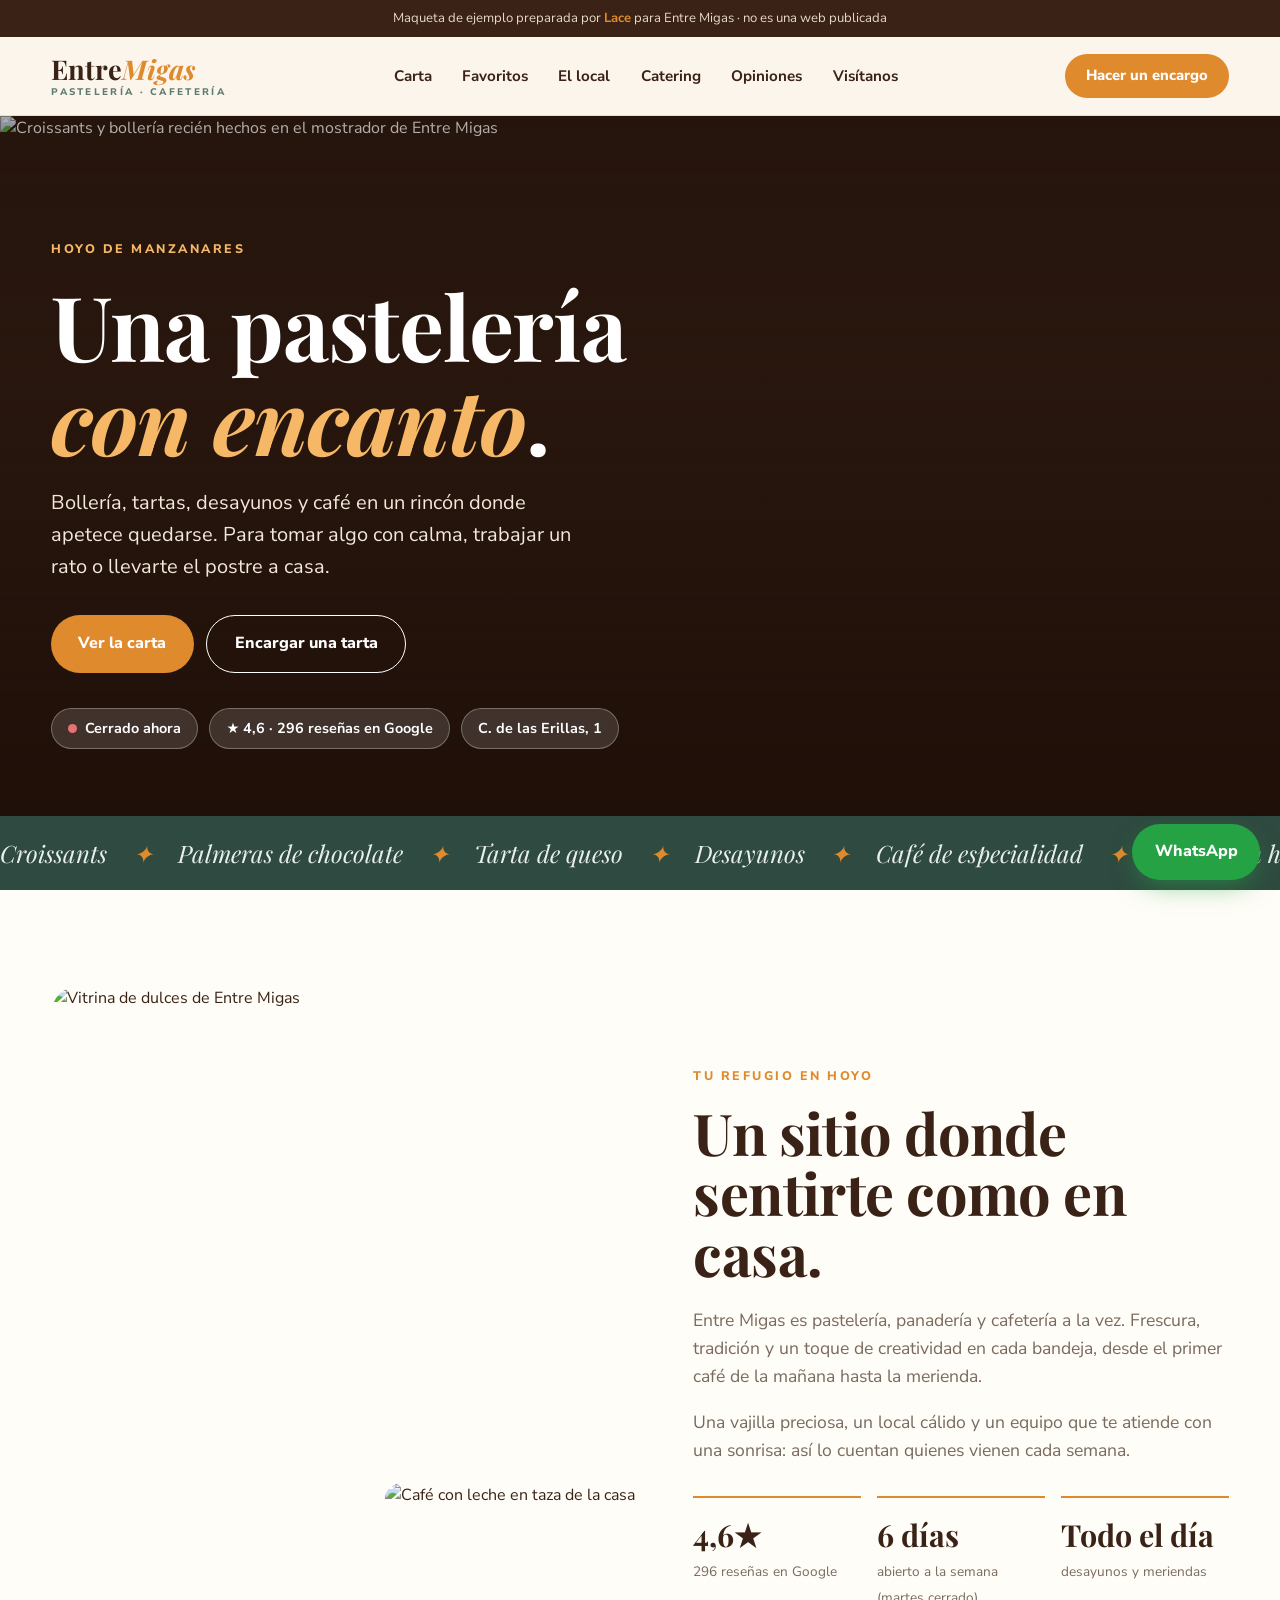
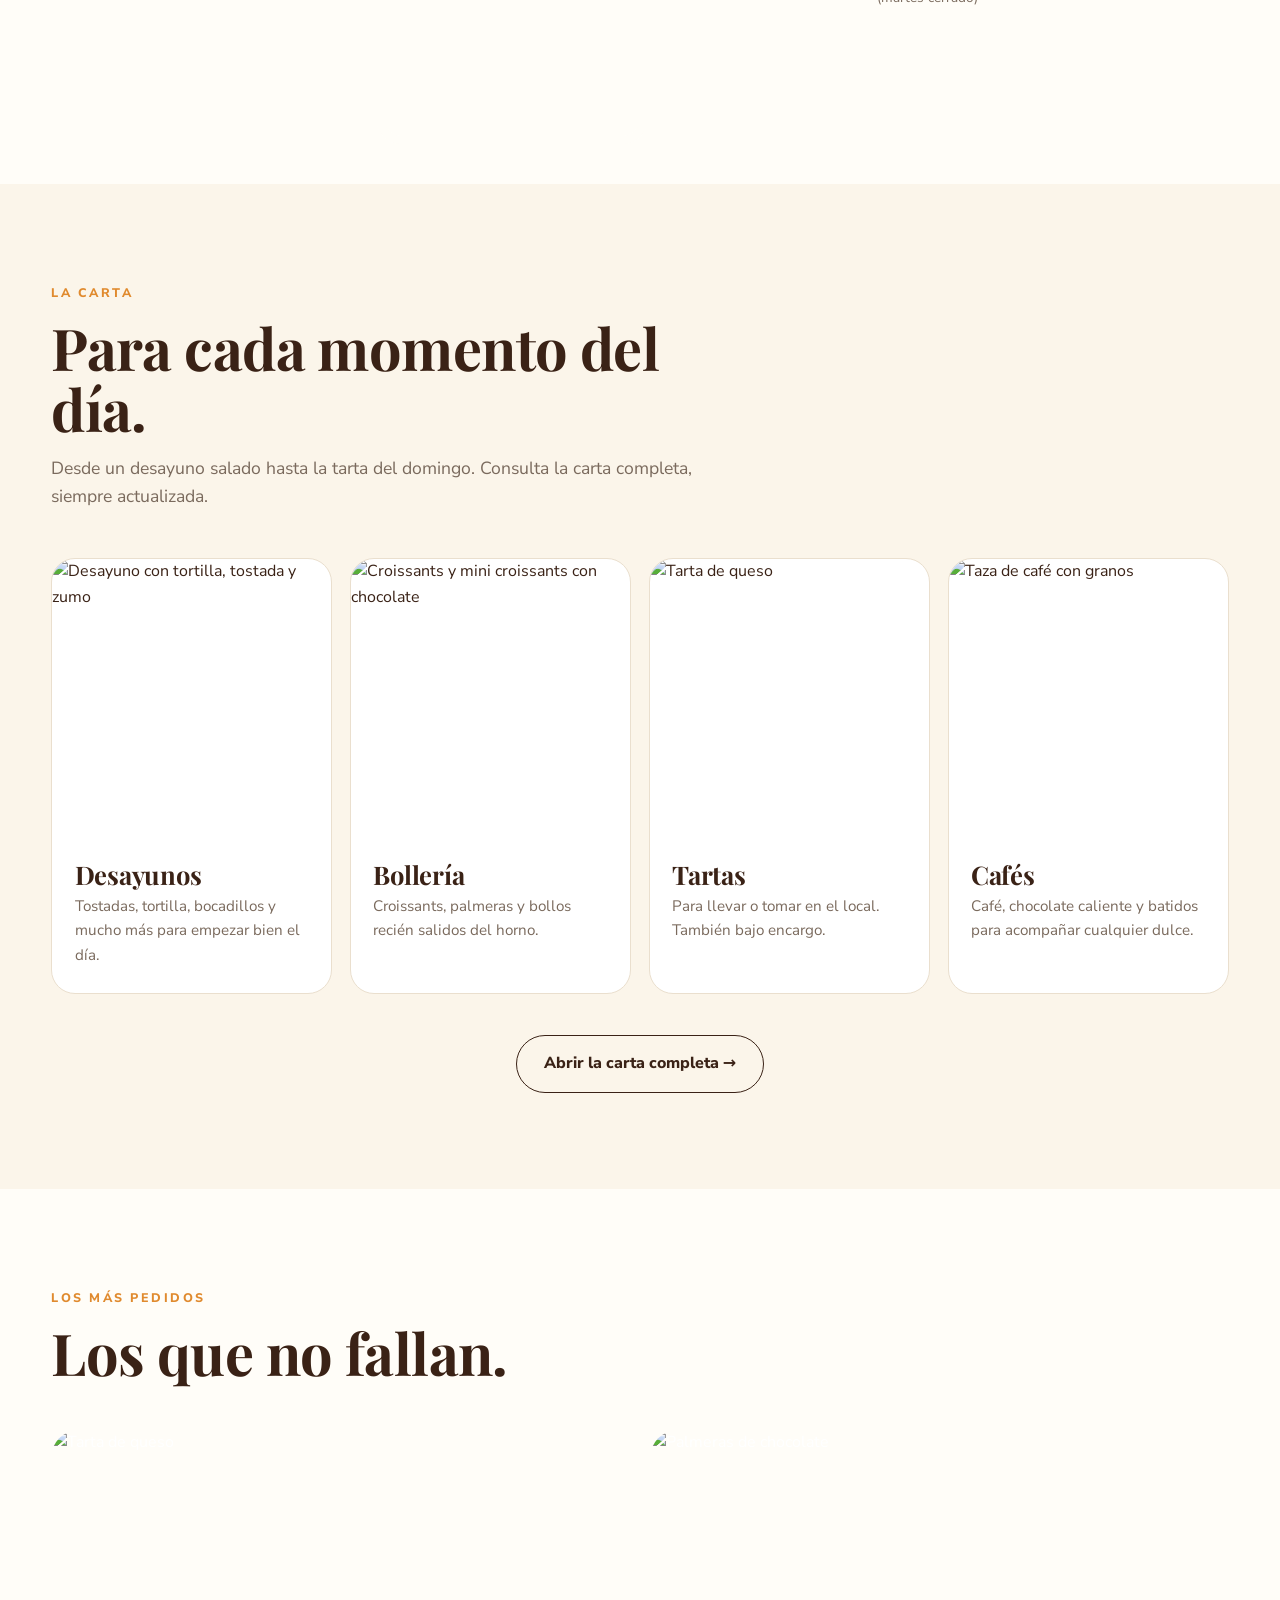
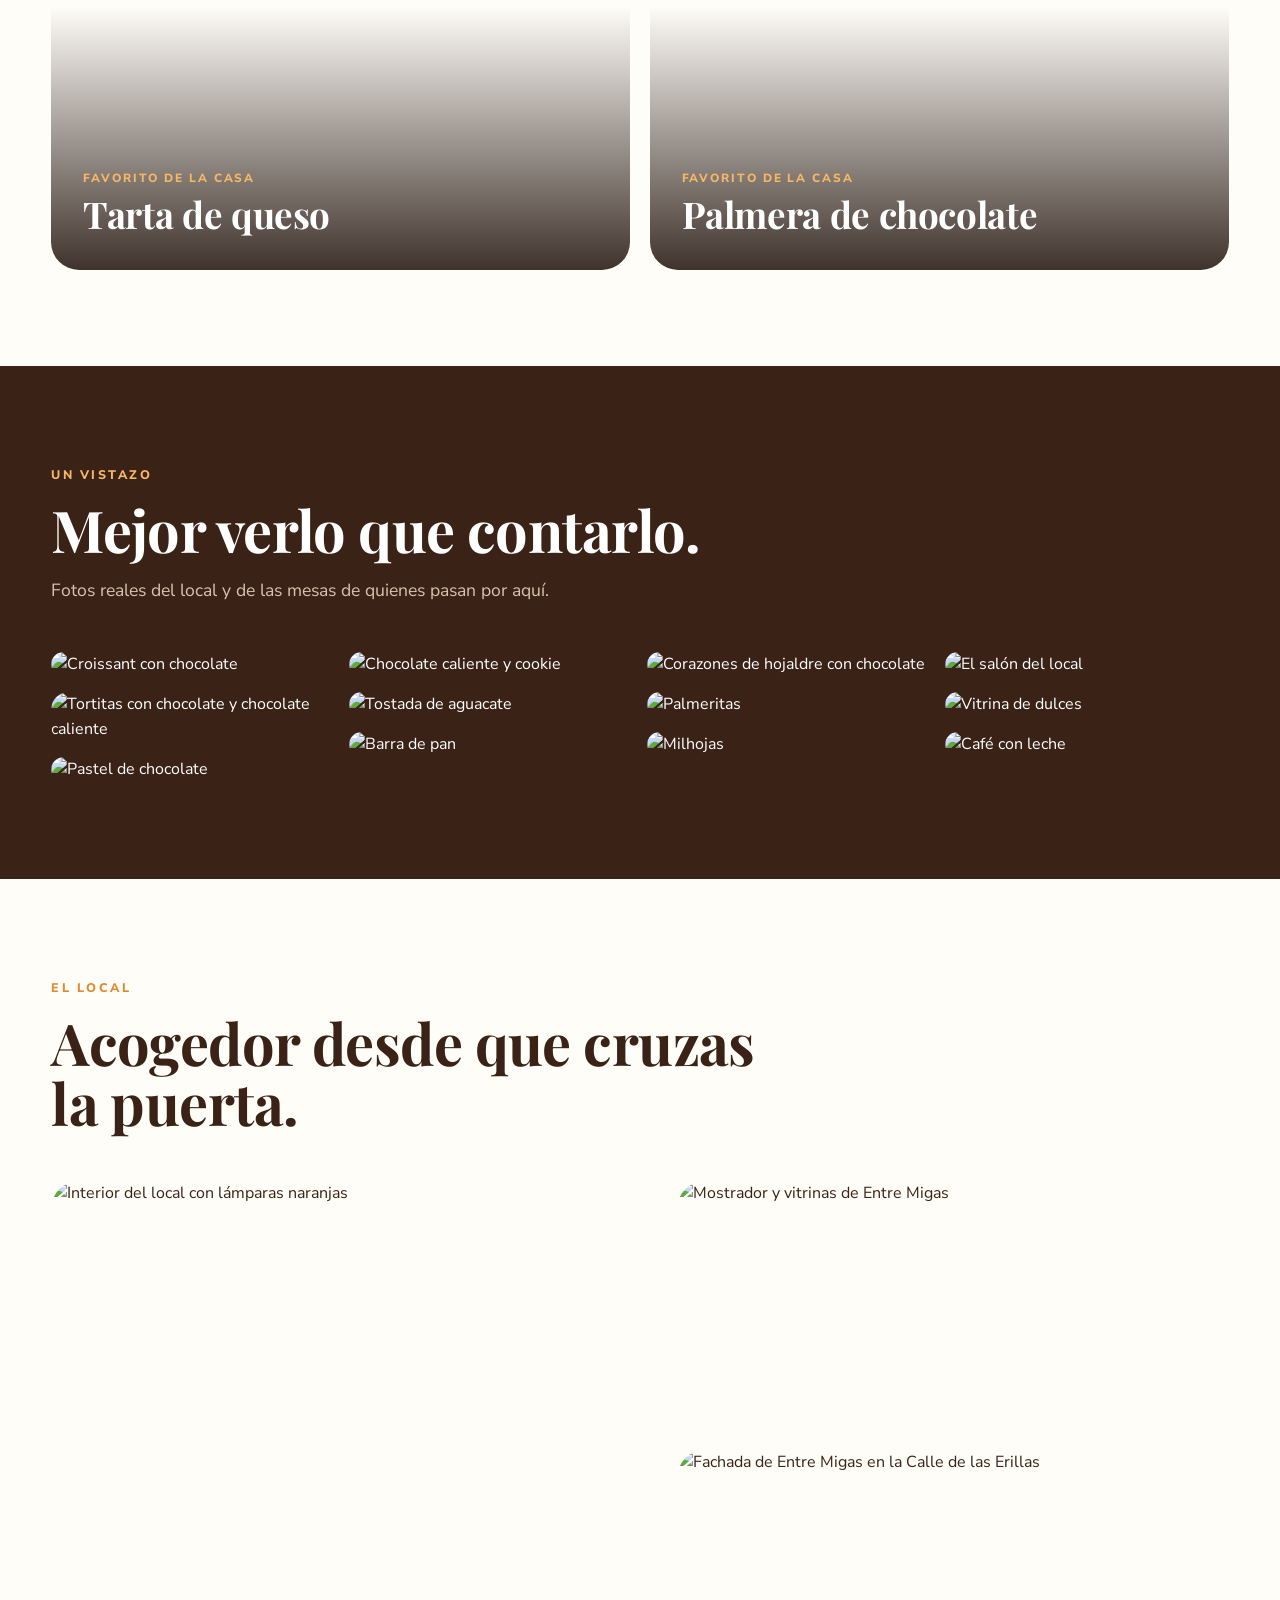
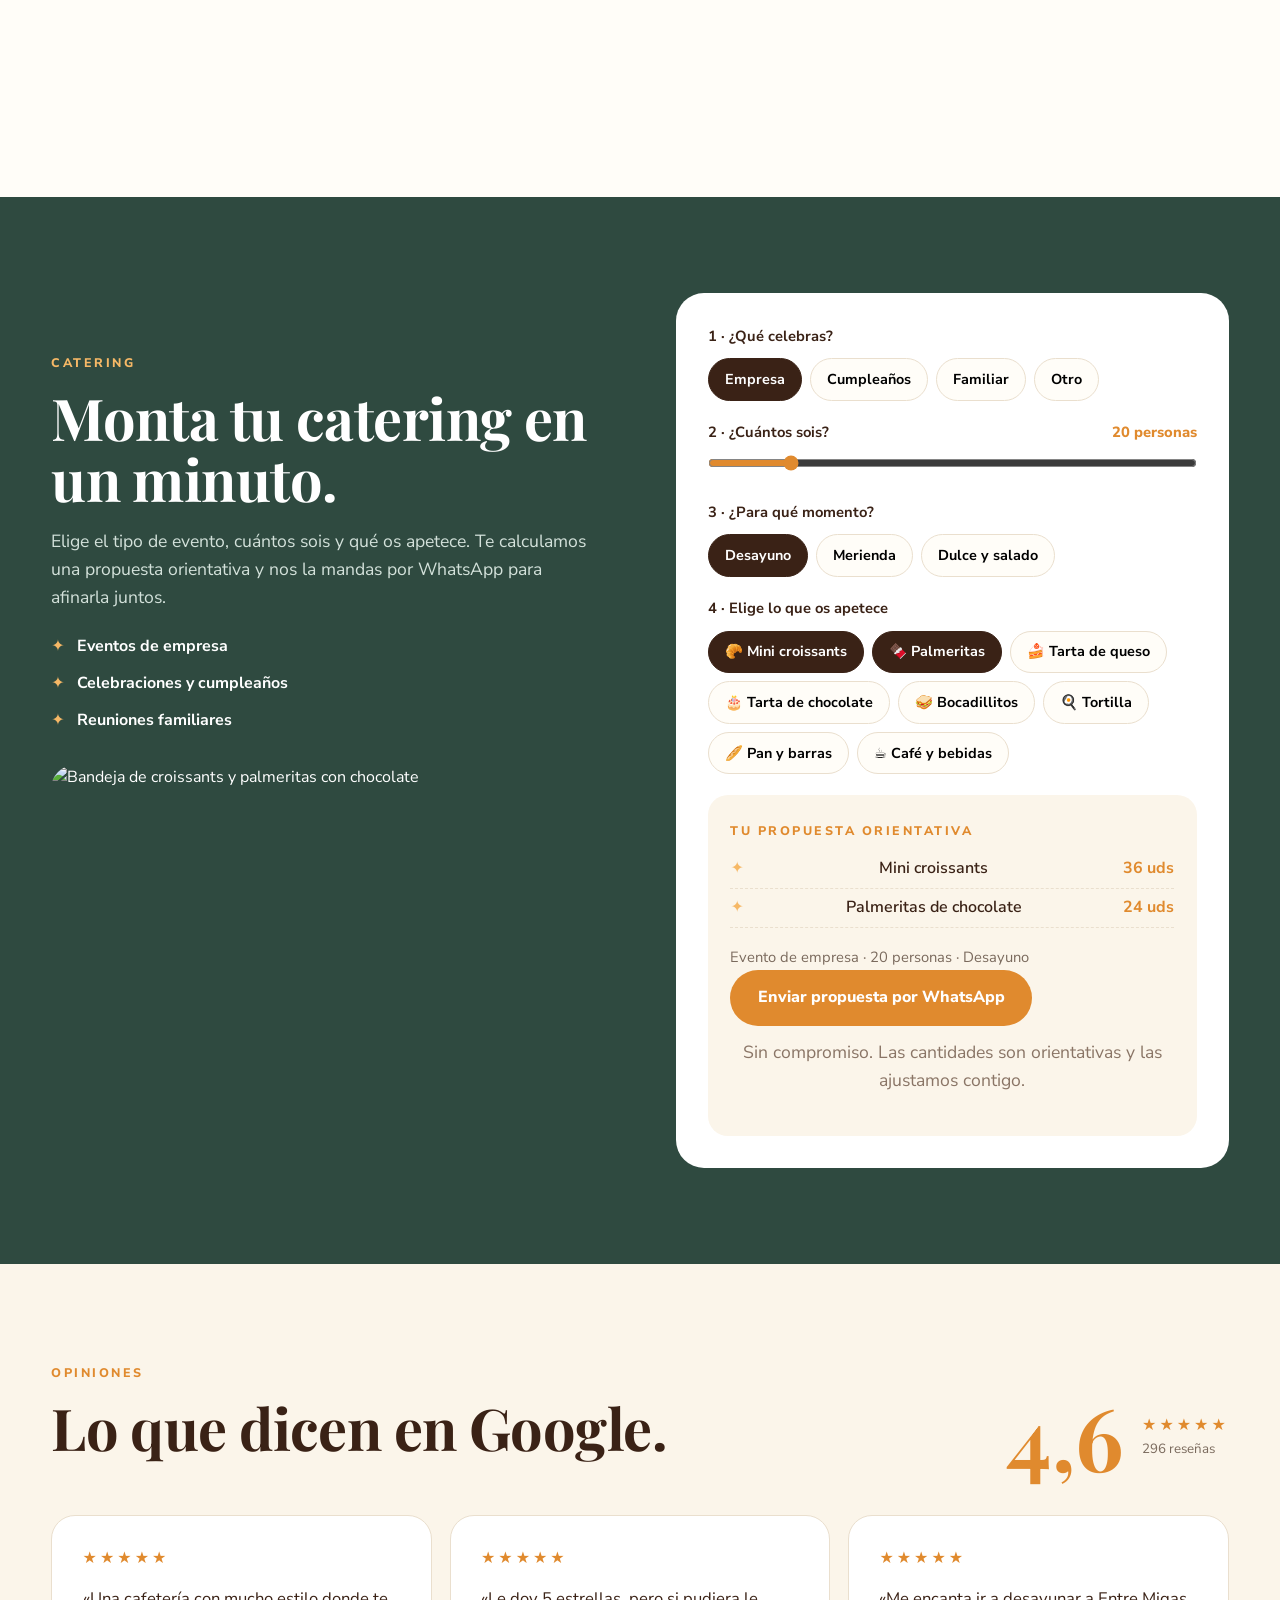
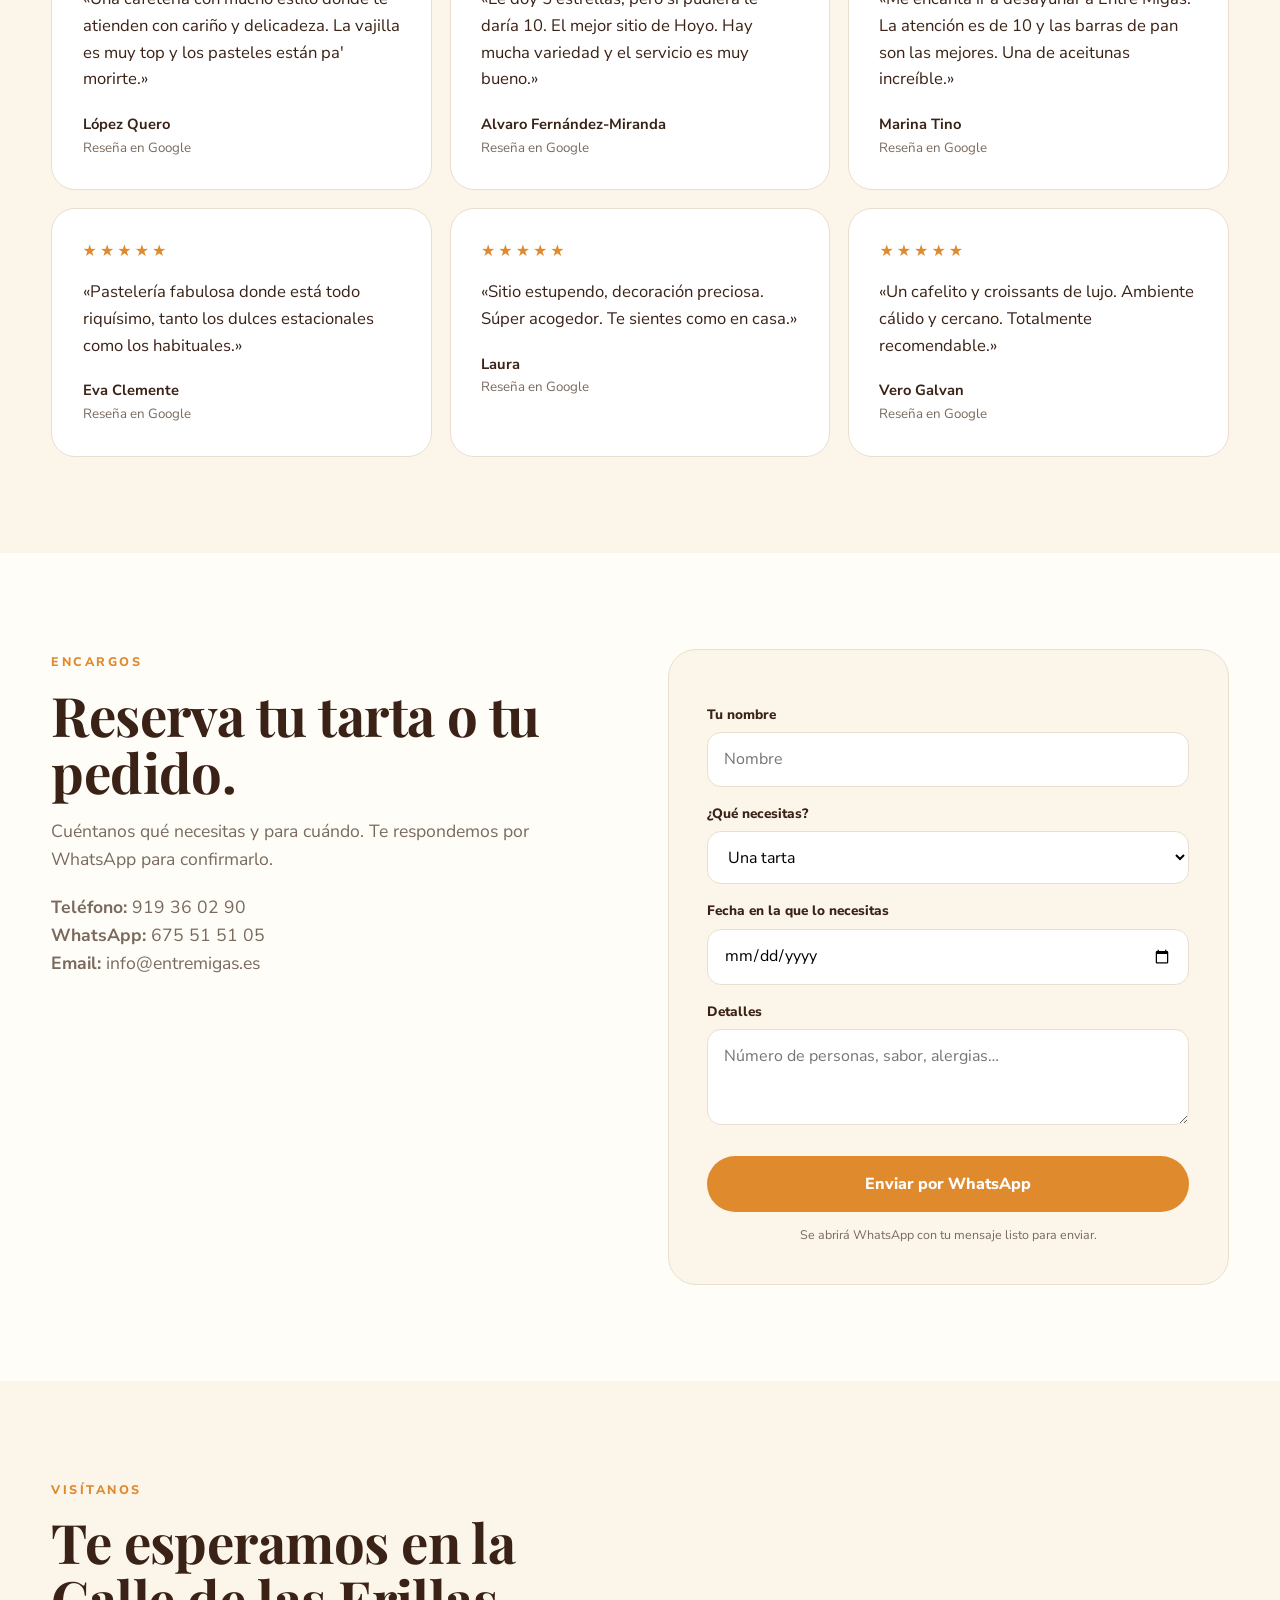
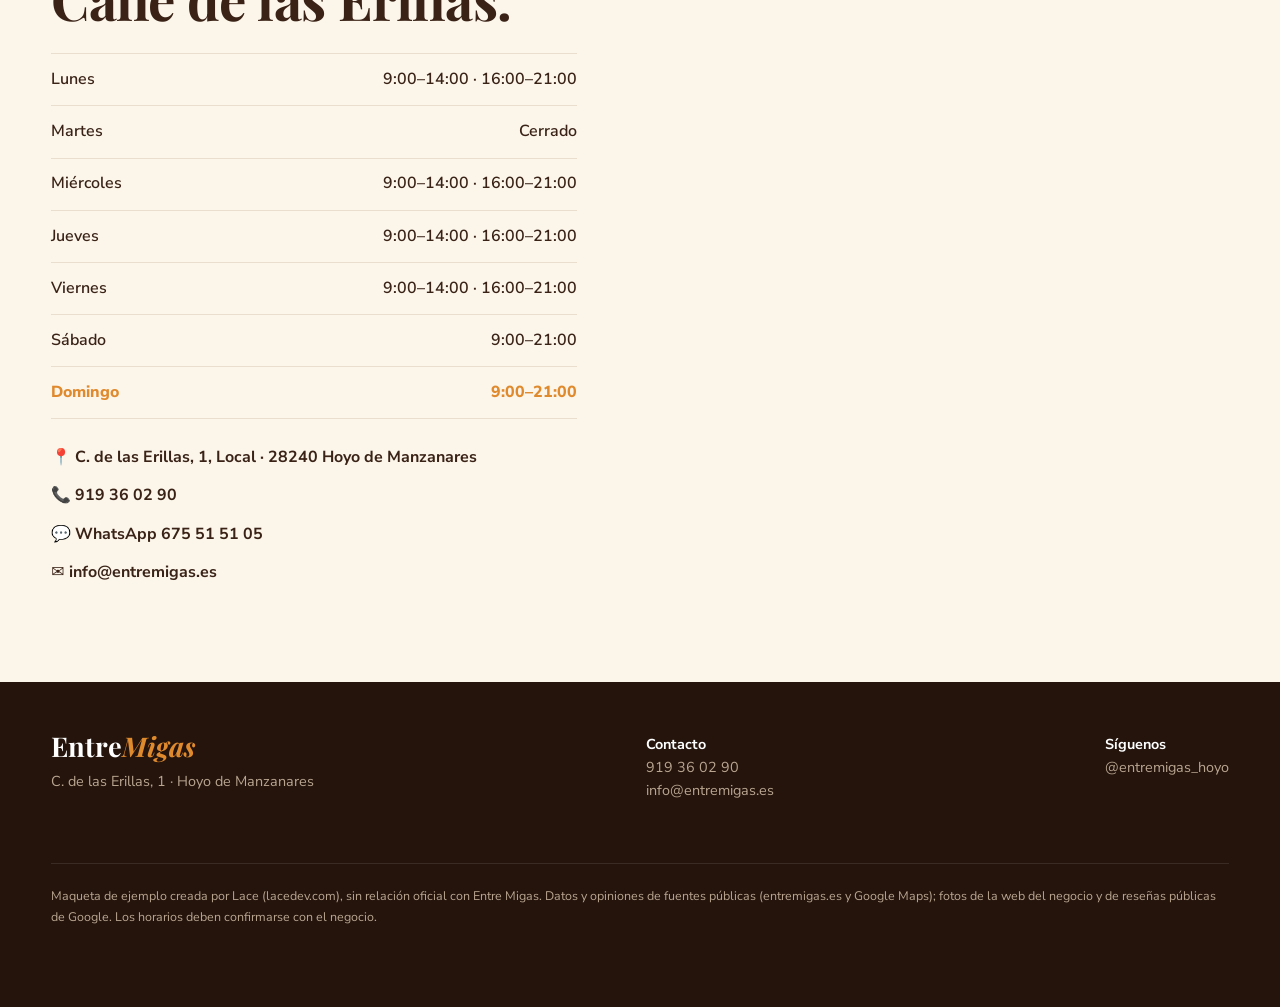
==== commit 3c56aeb2: "Entre Migas: configurador de catering interactivo Co-Authored-By: Claude Sonnet 5.5 <noreply@anthrop" ====
--- a/maquetas/entremigas/index.html
+++ b/maquetas/entremigas/index.html
@@ -40,7 +40,11 @@
 .lb{position:fixed;inset:0;background:rgba(20,10,5,.94);z-index:200;display:none;align-items:center;justify-content:center;padding:2rem;cursor:zoom-out}.lb.on{display:flex}.lb img{max-height:90vh;max-width:92vw;border-radius:16px}
 .loc{display:grid;grid-template-columns:1.1fr 1fr;gap:1.2rem;align-items:stretch}.loc .big{border-radius:28px;overflow:hidden;min-height:520px}.loc .big img{width:100%;height:100%;object-fit:cover}.loc .col{display:grid;gap:1.2rem}.loc .col div{border-radius:28px;overflow:hidden;min-height:250px}.loc .col img{width:100%;height:100%;object-fit:cover}
 .cat{background:var(--sage2);color:#fff}.cat .w{display:grid;grid-template-columns:1fr 1fr;gap:4.5rem;align-items:center}.cat h2{font-size:clamp(2.3rem,4.5vw,3.6rem);margin:.7rem 0 1.2rem}.cat p{color:#d3e1da;font-size:1.1rem;margin-bottom:1.2rem}.cat ul{list-style:none;display:grid;gap:.7rem;margin:1.4rem 0 2rem}.cat li{display:flex;gap:.8rem;font-weight:700}.cat li::before{content:"✦";color:#f6b866}
-.cat img{border-radius:28px;aspect-ratio:4/5;object-fit:cover;width:100%}
+.cat .ci{border-radius:24px;aspect-ratio:16/10;object-fit:cover;width:100%;margin-top:1rem}
+.cb{background:#fff;color:var(--cocoa);border-radius:28px;padding:2rem;display:grid;gap:1.3rem}.cs>b{display:flex;justify-content:space-between;font-size:.92rem;margin-bottom:.6rem}.cs em{font-style:normal;color:var(--amber);font-weight:800}
+.pl{display:flex;flex-wrap:wrap;gap:.5rem}.pl button{font:inherit;font-weight:700;font-size:.9rem;padding:.55rem 1rem;border-radius:999px;border:1.5px solid var(--line);background:var(--paper);cursor:pointer;min-height:42px;transition:.2s}.pl button:hover{border-color:var(--amber)}.pl button.on{background:var(--cocoa);color:#fff;border-color:var(--cocoa)}
+input[type=range]{padding:0;min-height:0;border:0;accent-color:var(--amber);background:none}
+.sm{background:var(--cream);border-radius:20px;padding:1.4rem}.sm ul{list-style:none;margin:.8rem 0 1.1rem;display:grid;gap:.4rem}.sm li{display:flex;justify-content:space-between;border-bottom:1px dashed var(--line);padding-bottom:.4rem;font-weight:600}.sm li b{color:var(--amber)}.sm .sub{font-size:.92rem;color:var(--mut);margin-top:.5rem}
 .rv{background:var(--cream)}.rtop{display:flex;justify-content:space-between;align-items:end;gap:2rem;margin-bottom:2.6rem;flex-wrap:wrap}.big4{display:flex;align-items:center;gap:1.2rem}.big4 b{font-family:'Playfair Display',serif;font-size:5.4rem;line-height:.85;color:var(--amber)}.st{color:var(--amber);letter-spacing:3px}.big4 small{display:block;color:var(--mut)}
 .rg{display:grid;grid-template-columns:repeat(3,1fr);gap:1.1rem}.r{background:#fff;border:1px solid var(--line);border-radius:24px;padding:1.9rem}.r p{margin:.9rem 0 1.2rem;font-size:1.04rem}.r b{font-size:.92rem}.r small{display:block;color:var(--mut)}
 .ord{display:grid;grid-template-columns:1fr 1fr;gap:3.5rem;align-items:start}.ord h2{font-size:clamp(2.2rem,4.5vw,3.4rem);margin:.7rem 0 1.1rem}.ord>div>p{color:var(--mut);font-size:1.1rem;margin-bottom:1.2rem}
@@ -78,7 +82,12 @@
 <div class="gr"><button data-big="https://lh3.googleusercontent.com/grass-cs/AABkmLeXbPiqHQE8Ia2lOUBWf4cSeoc9GL7L5HlxT6e1XzdM1cTs6ki8HmMuf-s8l4zofcPzfC_5YjfrCAhdO0HIDdstuSniZs15Jj3cwFhAQN-MdvPbgb0FacnOkggTD92ZdjWeeC2d_nbcCoxX=w1400-h1400-k-no"><img src="https://lh3.googleusercontent.com/grass-cs/AABkmLeXbPiqHQE8Ia2lOUBWf4cSeoc9GL7L5HlxT6e1XzdM1cTs6ki8HmMuf-s8l4zofcPzfC_5YjfrCAhdO0HIDdstuSniZs15Jj3cwFhAQN-MdvPbgb0FacnOkggTD92ZdjWeeC2d_nbcCoxX=w700-h700-k-no" alt="Croissant con chocolate" loading="lazy" referrerpolicy="no-referrer"></button><button data-big="https://lh3.googleusercontent.com/grass-cs/AABkmLdRVAw0WpAy-TPTrN502WyYHQ9N3SdFzrL9e-o_vULrk5EXoFgfW805pIQe5jQyHCOVc8limBHrBzmLMPXzueEt8qcwRRsMRIzZft3rirpjaMfwnc5MHHB2RrE9eRMyn5UiUBx9XQ=w1400-h1400-k-no"><img src="https://lh3.googleusercontent.com/grass-cs/AABkmLdRVAw0WpAy-TPTrN502WyYHQ9N3SdFzrL9e-o_vULrk5EXoFgfW805pIQe5jQyHCOVc8limBHrBzmLMPXzueEt8qcwRRsMRIzZft3rirpjaMfwnc5MHHB2RrE9eRMyn5UiUBx9XQ=w700-h700-k-no" alt="Tortitas con chocolate y chocolate caliente" loading="lazy" referrerpolicy="no-referrer"></button><button data-big="https://lh3.googleusercontent.com/grass-cs/AABkmLcy87V_kaDiMP2L4NkMsQH8GIqYfLratKARD0AUY8cO1PLKLCTVVf-o-aRSEQL0Cm8_qdYyTiJ_YcRDs96iA_EaFa7K3ipZ9ZtctUnrHt1wUxx6dIxZi_Q5saLwJyy0Zz8Ydrs=w1400-h1400-k-no"><img src="https://lh3.googleusercontent.com/grass-cs/AABkmLcy87V_kaDiMP2L4NkMsQH8GIqYfLratKARD0AUY8cO1PLKLCTVVf-o-aRSEQL0Cm8_qdYyTiJ_YcRDs96iA_EaFa7K3ipZ9ZtctUnrHt1wUxx6dIxZi_Q5saLwJyy0Zz8Ydrs=w700-h700-k-no" alt="Pastel de chocolate" loading="lazy" referrerpolicy="no-referrer"></button><button data-big="https://lh3.googleusercontent.com/grass-cs/AABkmLcospP8zJICS7VU2FJfJRPCjuRXesZjzuQo8Q90rmPvQTClSDbh-65UQE-gYGVeC58EZN-qTCoIHB4MACFC6zRcoUibI0FhV-84bQ8WVm46uYjTvNTrvBZWxzII0F-nFLrvrbAp=w1400-h1400-k-no"><img src="https://lh3.googleusercontent.com/grass-cs/AABkmLcospP8zJICS7VU2FJfJRPCjuRXesZjzuQo8Q90rmPvQTClSDbh-65UQE-gYGVeC58EZN-qTCoIHB4MACFC6zRcoUibI0FhV-84bQ8WVm46uYjTvNTrvBZWxzII0F-nFLrvrbAp=w700-h700-k-no" alt="Chocolate caliente y cookie" loading="lazy" referrerpolicy="no-referrer"></button><button data-big="https://lh3.googleusercontent.com/grass-cs/AABkmLcg-dxUKoNDdZdu9BxdOlf-44sa3KLZxbqChYzLpI2zBb7xHpXHTZWrbQOQDPavUEG5J8wSegU44Wv6PesKj08wWFOdyqO2w7VvuKUl1BkaI9jFx6IskNfpHSlbybbOdcPwIfJ_Qw=w1400-h1400-k-no"><img src="https://lh3.googleusercontent.com/grass-cs/AABkmLcg-dxUKoNDdZdu9BxdOlf-44sa3KLZxbqChYzLpI2zBb7xHpXHTZWrbQOQDPavUEG5J8wSegU44Wv6PesKj08wWFOdyqO2w7VvuKUl1BkaI9jFx6IskNfpHSlbybbOdcPwIfJ_Qw=w700-h700-k-no" alt="Tostada de aguacate" loading="lazy" referrerpolicy="no-referrer"></button><button data-big="https://lh3.googleusercontent.com/grass-cs/AABkmLfLQG5HZUAt4JIX4UdMEdAIRjUWZuXWsvdf-ugLRrbtXfD-Mg3pkHzgXDuwZTeNVZ4rNu7RAVH7boPnDFaz9SES0rak_P478WA72OuYfNg6o1AVPl2fF9KXXZaN5AEo4CVHvg-3NQ=w1400-h1400-k-no"><img src="https://lh3.googleusercontent.com/grass-cs/AABkmLfLQG5HZUAt4JIX4UdMEdAIRjUWZuXWsvdf-ugLRrbtXfD-Mg3pkHzgXDuwZTeNVZ4rNu7RAVH7boPnDFaz9SES0rak_P478WA72OuYfNg6o1AVPl2fF9KXXZaN5AEo4CVHvg-3NQ=w700-h700-k-no" alt="Barra de pan" loading="lazy" referrerpolicy="no-referrer"></button><button data-big="https://lh3.googleusercontent.com/grass-cs/AABkmLeSDFzH_0oQVaV66evxv7Y_eOhKjZfexWCQB7HDrfKrAMK9TmrHNV2FvEsf8ipvsFKFXWJnJcYfLWulKrwdbZMpxSFaQz99a7jVNLT-nCZiDHDIlMjn5ZwlLXrB21SMdDq96a5f_Q=w1400-h1400-k-no"><img src="https://lh3.googleusercontent.com/grass-cs/AABkmLeSDFzH_0oQVaV66evxv7Y_eOhKjZfexWCQB7HDrfKrAMK9TmrHNV2FvEsf8ipvsFKFXWJnJcYfLWulKrwdbZMpxSFaQz99a7jVNLT-nCZiDHDIlMjn5ZwlLXrB21SMdDq96a5f_Q=w700-h700-k-no" alt="Corazones de hojaldre con chocolate" loading="lazy" referrerpolicy="no-referrer"></button><button data-big="https://lh3.googleusercontent.com/grass-cs/AABkmLduxnf1p0Ivaa2V-x__z0lg_m-5nqt1yK2n-nlN9Ra0_-iFyMj6OFYMlQh4nb-NhNFkukLn9nATUohVWYxxkl0prlnrhJ9xHBvPWLRvtjv8yOC4PEGwROMDdA4tPSAaZhKScsmu=w1400-h1400-k-no"><img src="https://lh3.googleusercontent.com/grass-cs/AABkmLduxnf1p0Ivaa2V-x__z0lg_m-5nqt1yK2n-nlN9Ra0_-iFyMj6OFYMlQh4nb-NhNFkukLn9nATUohVWYxxkl0prlnrhJ9xHBvPWLRvtjv8yOC4PEGwROMDdA4tPSAaZhKScsmu=w700-h700-k-no" alt="Palmeritas" loading="lazy" referrerpolicy="no-referrer"></button><button data-big="https://lh3.googleusercontent.com/grass-cs/AABkmLdPMRl8KqTOe_P8lRokWapVxNW1c1HRFRDzqegrx-9yc9WlkhOwuvIN2S2yuUwZfpRTKhm7I09D_NiLWj7KmZlLrI5oF9U8J6Zc5h5BjX4j6RQdrUHbPQDVV3pOUPBuJpqtRLZszmhzbsoe=w1400-h1400-k-no"><img src="https://lh3.googleusercontent.com/grass-cs/AABkmLdPMRl8KqTOe_P8lRokWapVxNW1c1HRFRDzqegrx-9yc9WlkhOwuvIN2S2yuUwZfpRTKhm7I09D_NiLWj7KmZlLrI5oF9U8J6Zc5h5BjX4j6RQdrUHbPQDVV3pOUPBuJpqtRLZszmhzbsoe=w700-h700-k-no" alt="Milhojas" loading="lazy" referrerpolicy="no-referrer"></button><button data-big="https://lh3.googleusercontent.com/grass-cs/AABkmLfPP5hDirPKMZ_ANiaxOOXZckFYSaj9O6MuggzeLBb5l7tQTS5s3YDppRDB4ZMTzUneaib91uVE7GdzB8w7PCIK6ZKpff51D5TZl5mZGcEjyBkaA_qzN5vdg1Q9Lk85-usDw4RUNQ=w1400-h1400-k-no"><img src="https://lh3.googleusercontent.com/grass-cs/AABkmLfPP5hDirPKMZ_ANiaxOOXZckFYSaj9O6MuggzeLBb5l7tQTS5s3YDppRDB4ZMTzUneaib91uVE7GdzB8w7PCIK6ZKpff51D5TZl5mZGcEjyBkaA_qzN5vdg1Q9Lk85-usDw4RUNQ=w700-h520-k-no" alt="El salón del local" loading="lazy" referrerpolicy="no-referrer"></button><button data-big="https://lh3.googleusercontent.com/grass-cs/AABkmLecs26UPDXJ11xAOWCNdDfe-vgb9U4AXuVu6l6NBkk6KvgDKihXH3tvmJ6B6U81TKkAp007v_Il6X-0kwMqeomhn1e-L_ZsNn-l61K5lv4YQRW4kGCuRrDvqxFXI0Nm2nPWaoFq7A=w1400-h1400-k-no"><img src="https://lh3.googleusercontent.com/grass-cs/AABkmLecs26UPDXJ11xAOWCNdDfe-vgb9U4AXuVu6l6NBkk6KvgDKihXH3tvmJ6B6U81TKkAp007v_Il6X-0kwMqeomhn1e-L_ZsNn-l61K5lv4YQRW4kGCuRrDvqxFXI0Nm2nPWaoFq7A=w700-h700-k-no" alt="Vitrina de dulces" loading="lazy" referrerpolicy="no-referrer"></button><button data-big="https://lh3.googleusercontent.com/grass-cs/AABkmLdJGHjLXXR_uscn3qnFWy6NJDg3_Afs_oh9Ijh3Cz6xVitst3u2nxUikf1T2e4US_oqFw_d_9TKXxShptQTjB02mJv6LNb5ko-VQSCTDVw6sLl6MfJx3RsCac9QZazrwVGXQF3W=w1400-h1400-k-no"><img src="https://lh3.googleusercontent.com/grass-cs/AABkmLdJGHjLXXR_uscn3qnFWy6NJDg3_Afs_oh9Ijh3Cz6xVitst3u2nxUikf1T2e4US_oqFw_d_9TKXxShptQTjB02mJv6LNb5ko-VQSCTDVw6sLl6MfJx3RsCac9QZazrwVGXQF3W=w700-h700-k-no" alt="Café con leche" loading="lazy" referrerpolicy="no-referrer"></button></div></div></section>
 <section id="local"><div class="w"><div class="sh rv1"><span class="ey">El local</span><h2>Acogedor desde que cruzas la puerta.</h2></div>
 <div class="loc"><div class="big rv1"><img src="https://entremigas.es/wp-content/uploads/2024/10/IMG20241016130715-01.jpeg-scaled.jpg" alt="Interior del local con lámparas naranjas" loading="lazy" referrerpolicy="no-referrer"></div><div class="col"><div class="rv1"><img src="https://entremigas.es/wp-content/uploads/2022/04/IMG-20220409-WA0007.jpg" alt="Mostrador y vitrinas de Entre Migas" loading="lazy" referrerpolicy="no-referrer"></div><div class="rv1"><img src="https://lh3.googleusercontent.com/grass-cs/AABkmLcoyEJ6nwKWChH_frnTPpRw5fJvsArTopVTR5gcwsGxzPRfOZkhwFiea_5z_J84DOkvrfjOvjWPFs8V3xkzlQrWQydJIY2ru-MmVUdraSFv-ECUyTzwBSSdZlfsFH7mjVaat_k=w1200-h800-k-no" alt="Fachada de Entre Migas en la Calle de las Erillas" loading="lazy" referrerpolicy="no-referrer"></div></div></div></div></section>
-<section class="cat" id="catering"><div class="w"><div class="rv1"><span class="ey" style="color:#f6b866">Catering</span><h2>Lo bueno se comparte.</h2><p>Llevamos nuestra pastelería a tu evento: cumpleaños, reuniones de empresa o celebraciones en familia.</p><ul><li>Eventos de empresa</li><li>Celebraciones y cumpleaños</li><li>Reuniones familiares</li></ul><a class="btn b1" href="#encargos">Pide tu presupuesto</a></div><img class="rv1" src="https://lh3.googleusercontent.com/grass-cs/AABkmLesgH-HfZpBAhm_-gAee5ap0DMl7BJbT4b9lAtrro8DkvHprYKXfnxCzZEz6OEghMZuheZQINdddrfI7GJbVfGNGXoJIlkz2HEkmtdIrtzTDK1EUW_CnMdahh-FyIQmdT9mEwHuyw=w1000-h1000-k-no" alt="Bandeja de croissants y palmeritas con chocolate" loading="lazy" referrerpolicy="no-referrer"></div></section>
+<section class="cat" id="catering"><div class="w"><div class="rv1"><span class="ey" style="color:#f6b866">Catering</span><h2>Monta tu catering en un minuto.</h2><p>Elige el tipo de evento, cuántos sois y qué os apetece. Te calculamos una propuesta orientativa y nos la mandas por WhatsApp para afinarla juntos.</p><ul><li>Eventos de empresa</li><li>Celebraciones y cumpleaños</li><li>Reuniones familiares</li></ul><img class="ci" src="https://lh3.googleusercontent.com/grass-cs/AABkmLesgH-HfZpBAhm_-gAee5ap0DMl7BJbT4b9lAtrro8DkvHprYKXfnxCzZEz6OEghMZuheZQINdddrfI7GJbVfGNGXoJIlkz2HEkmtdIrtzTDK1EUW_CnMdahh-FyIQmdT9mEwHuyw=w1000-h1000-k-no" alt="Bandeja de croissants y palmeritas con chocolate" loading="lazy" referrerpolicy="no-referrer"></div>
+<div class="cb rv1" id="cb"><div class="cs"><b>1 · ¿Qué celebras?</b><div class="pl" data-g="ev"><button class="on" data-v="Evento de empresa">Empresa</button><button data-v="Cumpleaños">Cumpleaños</button><button data-v="Reunión familiar">Familiar</button><button data-v="Otra celebración">Otro</button></div></div>
+<div class="cs"><b>2 · ¿Cuántos sois? <em id="np">20 personas</em></b><input type="range" id="rg" min="5" max="100" step="5" value="20"></div>
+<div class="cs"><b>3 · ¿Para qué momento?</b><div class="pl" data-g="mo"><button class="on" data-v="Desayuno" data-k="3">Desayuno</button><button data-v="Merienda" data-k="3">Merienda</button><button data-v="Dulce y salado" data-k="4">Dulce y salado</button></div></div>
+<div class="cs"><b>4 · Elige lo que os apetece</b><div class="pl multi" id="it"><button class="on" data-v="Mini croissants" data-w="3">🥐 Mini croissants</button><button class="on" data-v="Palmeritas de chocolate" data-w="2">🍫 Palmeritas</button><button data-v="Tarta de queso" data-w="0" data-t="1">🍰 Tarta de queso</button><button data-v="Tarta de chocolate" data-w="0" data-t="1">🎂 Tarta de chocolate</button><button data-v="Bocadillitos" data-w="2">🥪 Bocadillitos</button><button data-v="Tortilla" data-w="0" data-t="1">🍳 Tortilla</button><button data-v="Pan y barras" data-w="0" data-t="1">🥖 Pan y barras</button><button data-v="Café y bebidas" data-w="0" data-t="1">☕ Café y bebidas</button></div></div>
+<div class="sm"><span class="ey" style="color:var(--amber)">Tu propuesta orientativa</span><div id="sm"></div><button class="btn b1" id="go" type="button">Enviar propuesta por WhatsApp</button><p class="nt" style="color:#8a7566">Sin compromiso. Las cantidades son orientativas y las ajustamos contigo.</p></div></div></div></section>
 <section class="rv" id="opiniones"><div class="w"><div class="rtop"><div class="sh" style="margin:0"><span class="ey">Opiniones</span><h2>Lo que dicen en Google.</h2></div><div class="big4"><b>4,6</b><div><span class="st">★★★★★</span><small>296 reseñas</small></div></div></div>
 <div class="rg">
 <div class="r rv1"><span class="st">★★★★★</span><p>«Una cafetería con mucho estilo donde te atienden con cariño y delicadeza. La vajilla es muy top y los pasteles están pa' morirte.»</p><b>López Quero</b><small>Reseña en Google</small></div>
@@ -108,4 +117,17 @@
 document.querySelectorAll('.rv1').forEach(e=>io.observe(e));
 const lb=document.getElementById('lb');document.querySelectorAll('.gr button').forEach(b=>b.onclick=()=>{lb.querySelector('img').src=b.dataset.big;lb.classList.add('on')});lb.onclick=()=>lb.classList.remove('on');
 document.getElementById('f').onsubmit=e=>{e.preventDefault();const v=i=>document.getElementById(i).value;const m='Hola, soy '+(v('fn')||'(nombre)')+'. Quería encargar: '+v('ft')+(v('fd')?' para el '+v('fd'):'')+'. '+v('fx');window.open('https://wa.me/34675515105?text='+encodeURIComponent(m),'_blank')};
+
+const q=(s)=>document.querySelector(s);let pp=20;
+function sel(g){return q('[data-g="'+g+'"] .on')}
+function calc(){const ev=sel('ev').dataset.v,mo=sel('mo'),k=+mo.dataset.k;const it=[...document.querySelectorAll('#it .on')];const lines=[];
+const wsum=it.reduce((a,b)=>a+(+b.dataset.w),0);
+it.forEach(b=>{const w=+b.dataset.w,t=b.dataset.t;let txt;if(!t){txt=Math.max(1,Math.round(pp*k*w/Math.max(wsum,1)/ (k>3?1:1)*1.0))+' uds'}else if(b.dataset.v.indexOf('Tarta')==0){txt=Math.max(1,Math.ceil(pp/10))+' tarta'+(pp>10?'s':'')}else if(b.dataset.v=='Tortilla'){txt=Math.max(1,Math.ceil(pp/8))+' tortilla'+(pp>8?'s':'')}else if(b.dataset.v=='Pan y barras'){txt=Math.max(1,Math.ceil(pp/6))+' barras'}else{txt=pp+' servicios'}lines.push([b.dataset.v,txt])});
+q('#np').textContent=pp+' personas';
+q('#sm').innerHTML='<ul>'+(lines.length?lines.map(l=>'<li><span>'+l[0]+'</span><b>'+l[1]+'</b></li>').join(''):'<li><span>Elige al menos un producto</span></li>')+'</ul><div class="sub">'+ev+' · '+pp+' personas · '+mo.dataset.v+'</div>';
+return {ev,mo:mo.dataset.v,lines}}
+document.querySelectorAll('#cb .pl').forEach(g=>g.onclick=e=>{const b=e.target.closest('button');if(!b)return;if(g.classList.contains('multi'))b.classList.toggle('on');else{g.querySelectorAll('button').forEach(x=>x.classList.remove('on'));b.classList.add('on')}calc()});
+q('#rg').oninput=e=>{pp=+e.target.value;calc()};
+q('#go').onclick=()=>{const c=calc();const m='Hola, quería pedir presupuesto de catering.\n'+c.ev+' para '+pp+' personas ('+c.mo+').\n'+c.lines.map(l=>'- '+l[0]+': '+l[1]).join('\n')+'\n¿Me podéis decir disponibilidad y precio?';window.open('https://wa.me/34675515105?text='+encodeURIComponent(m),'_blank')};
+calc();
 </script></body></html>
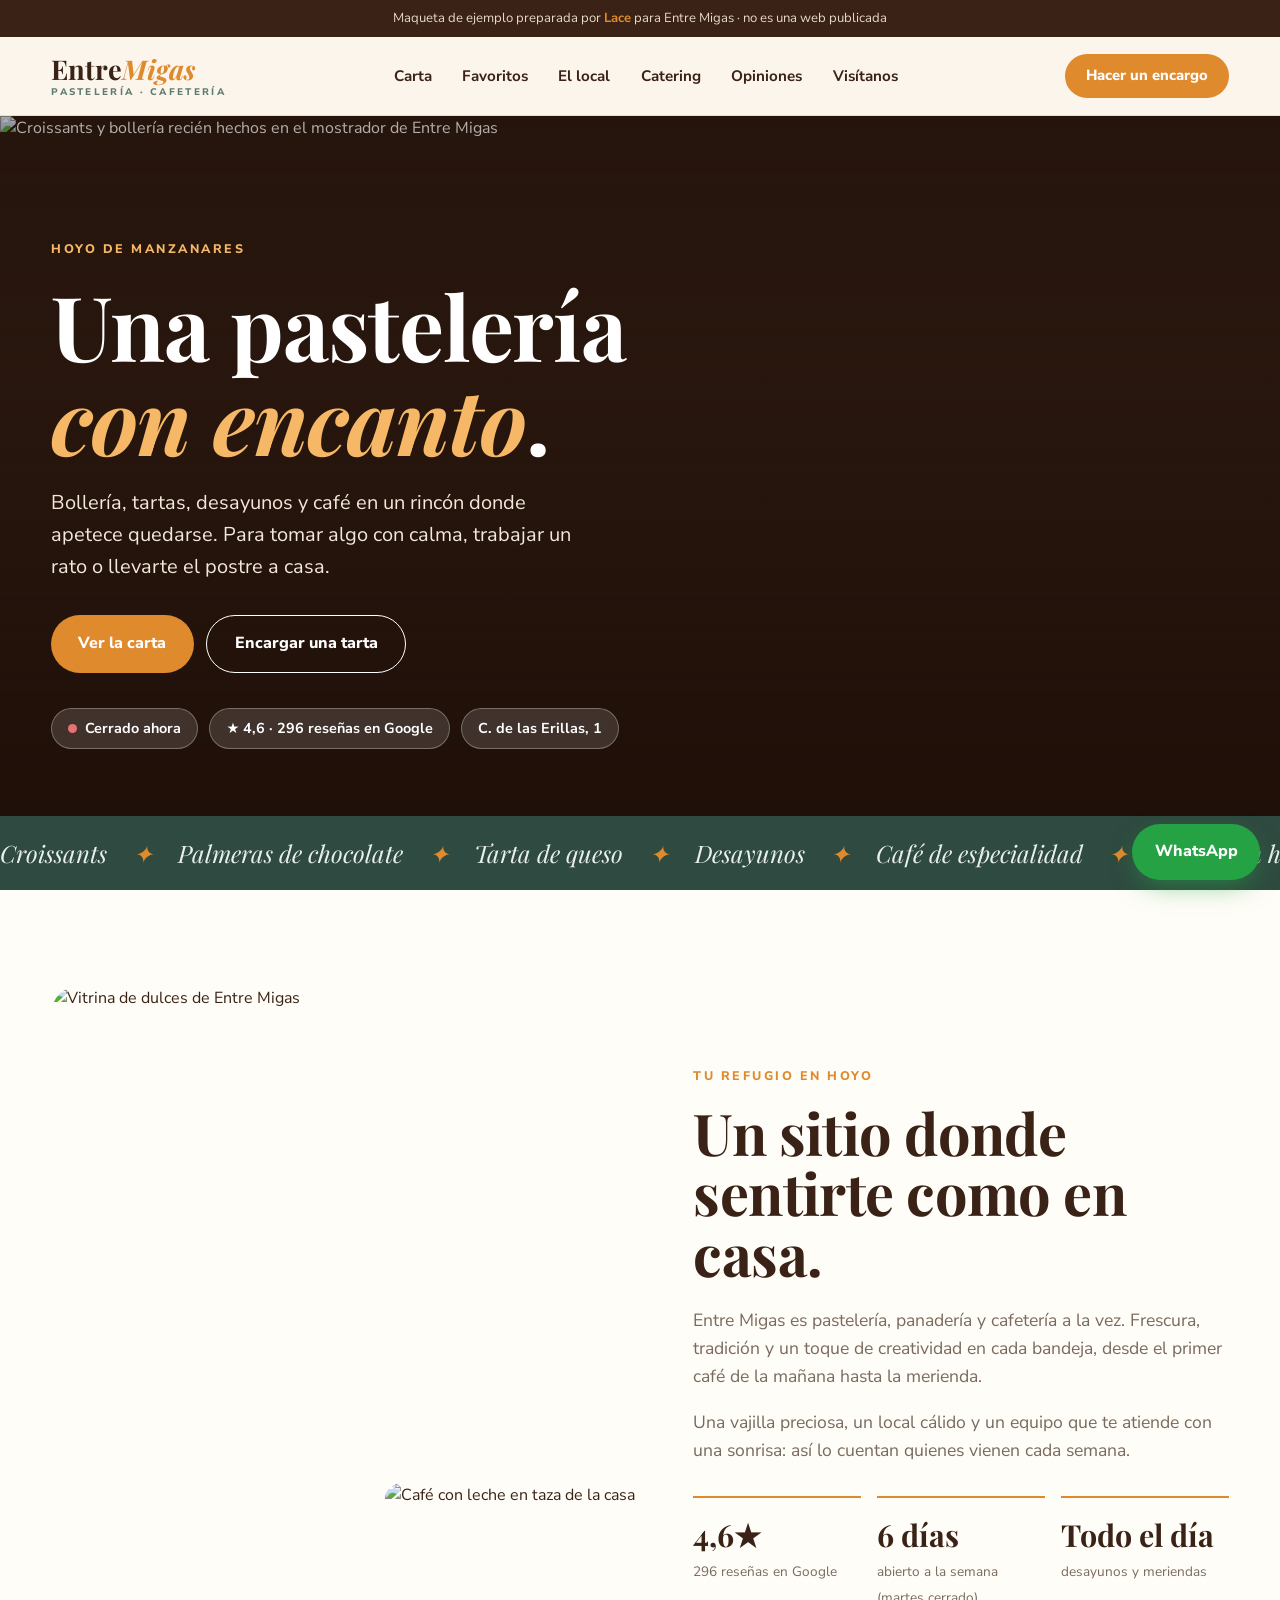
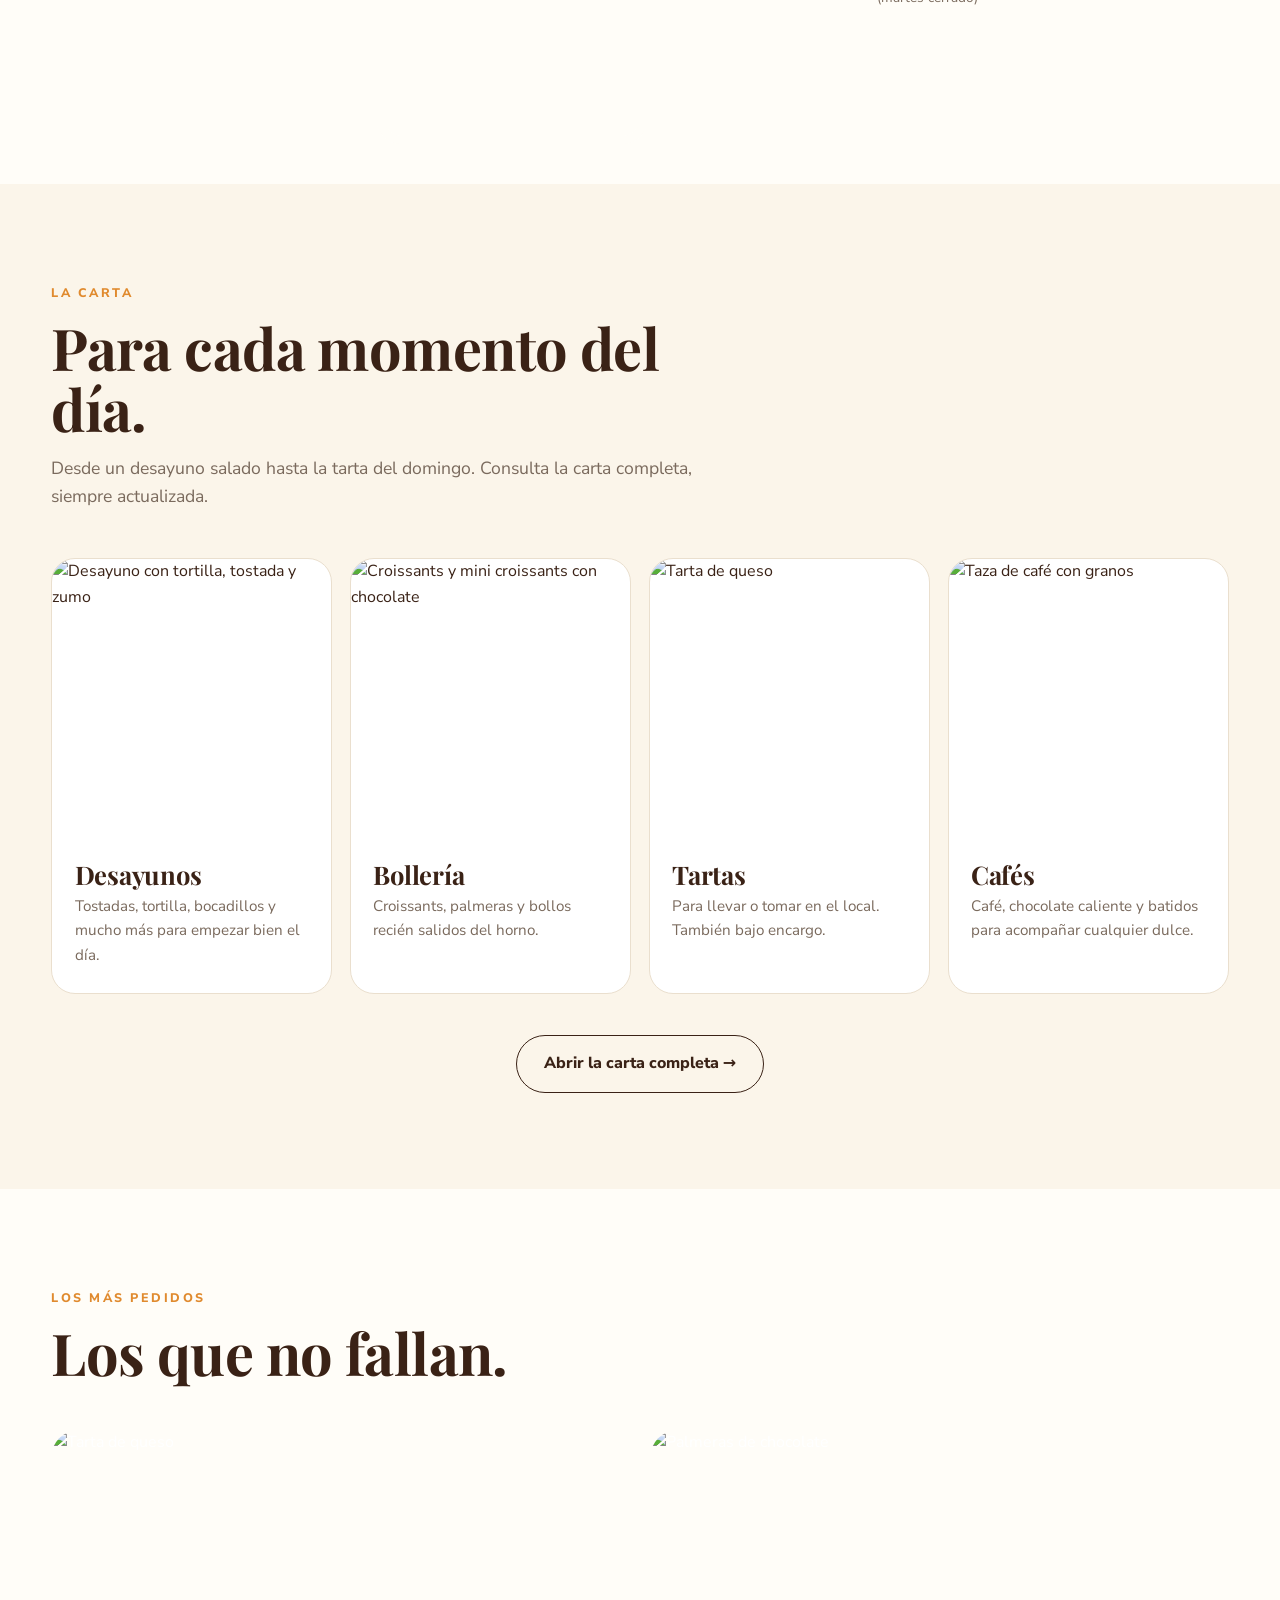
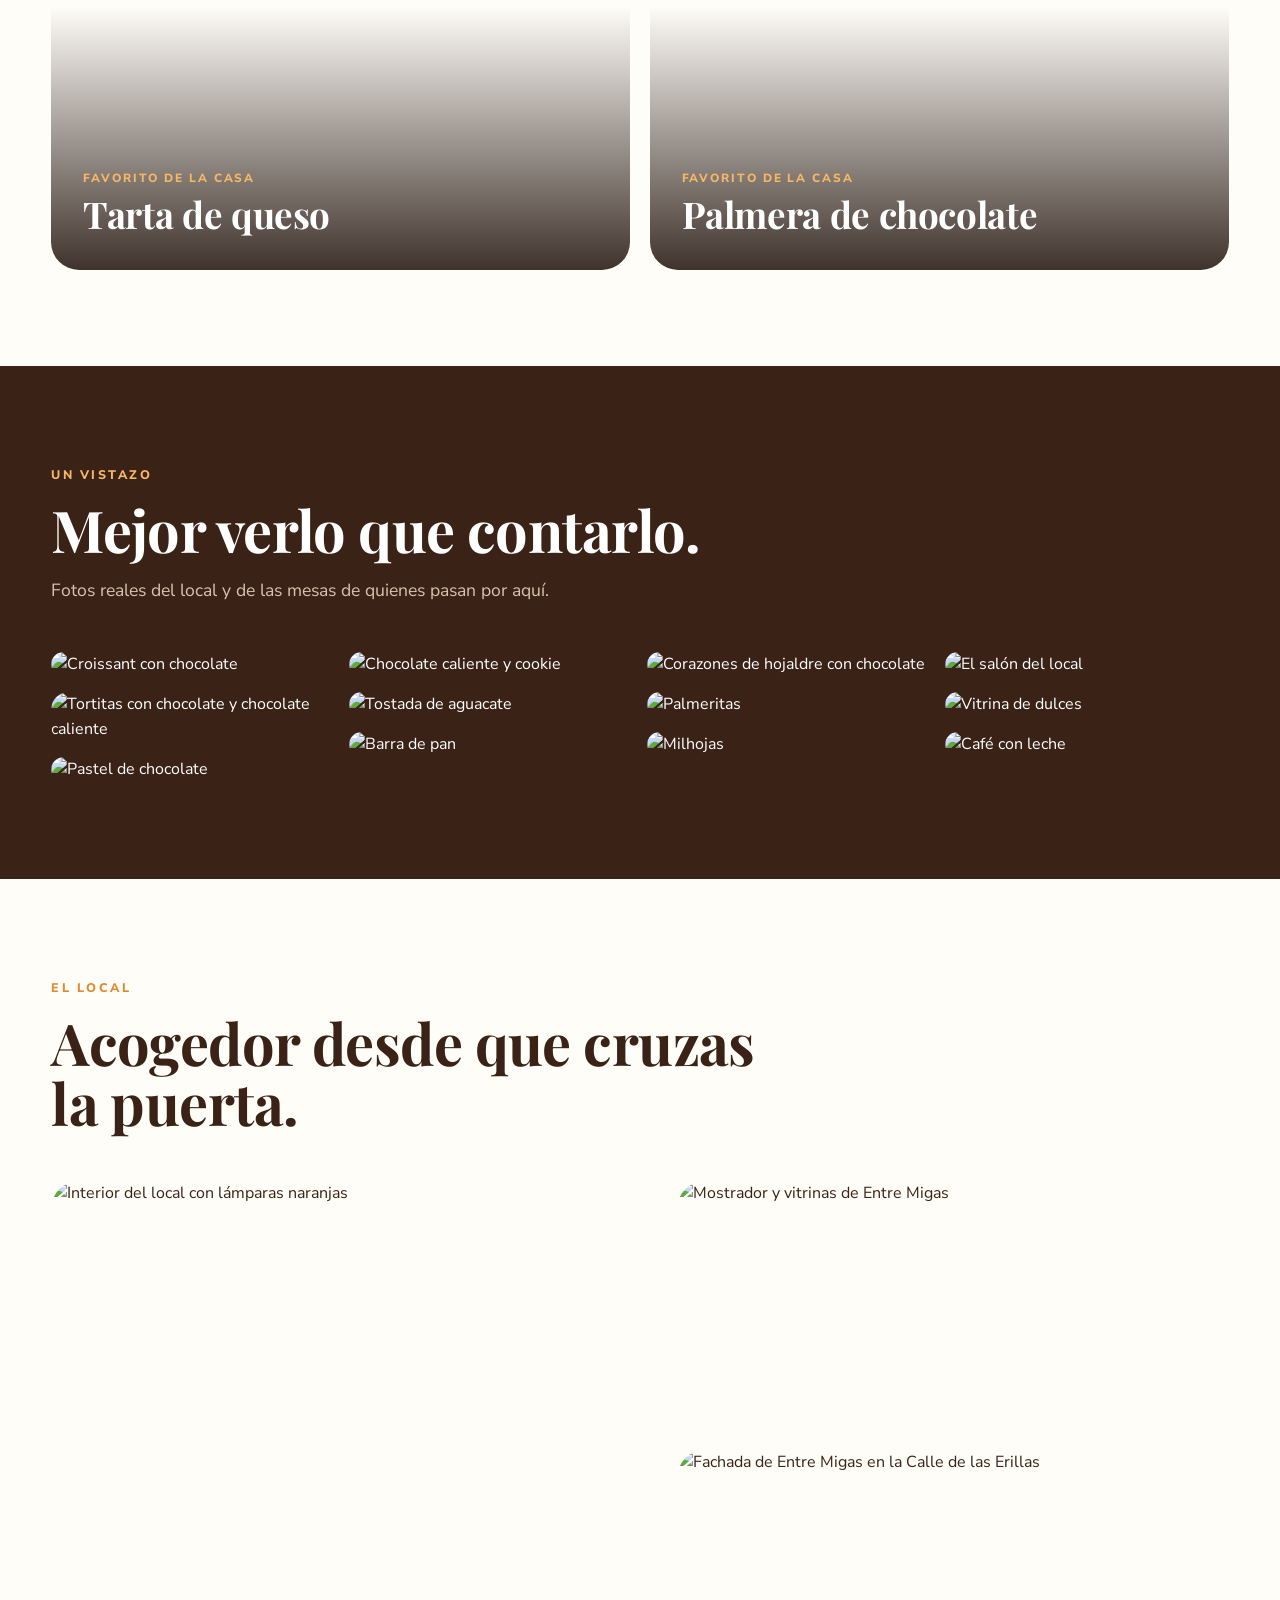
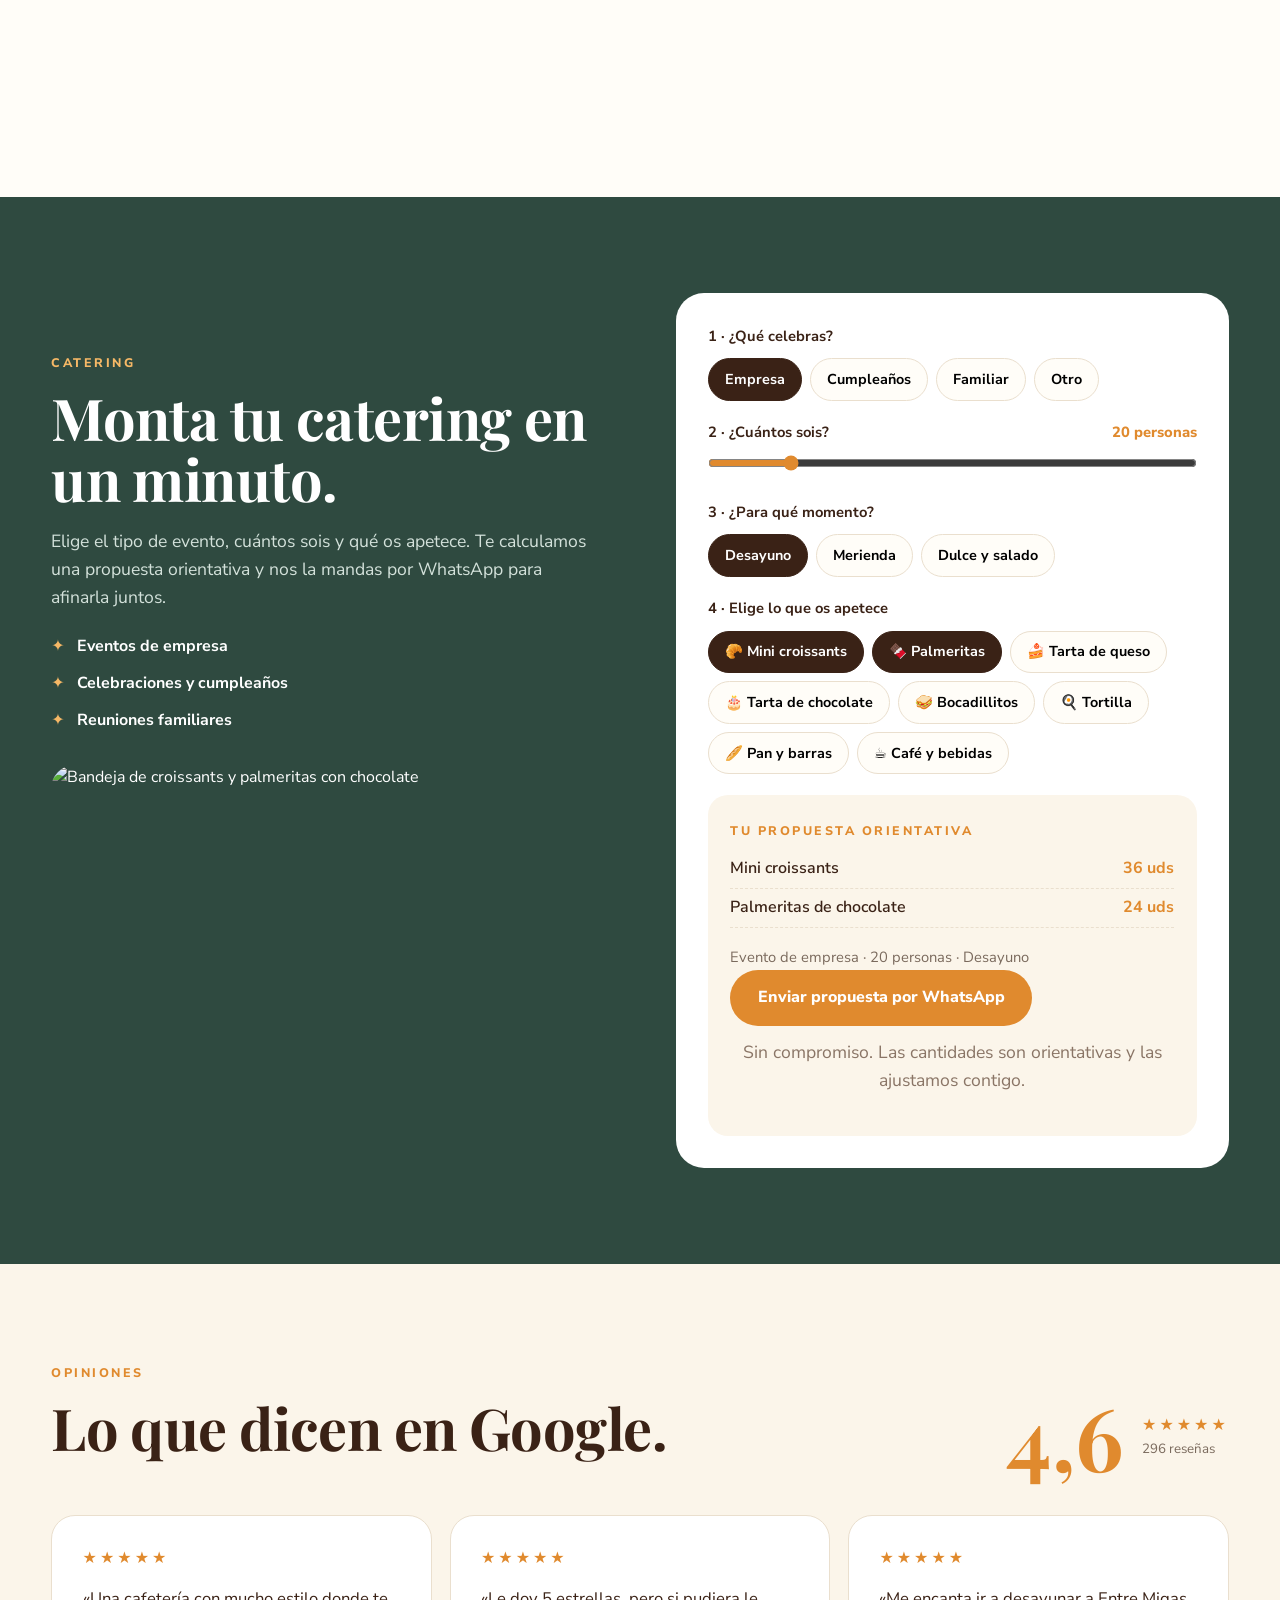
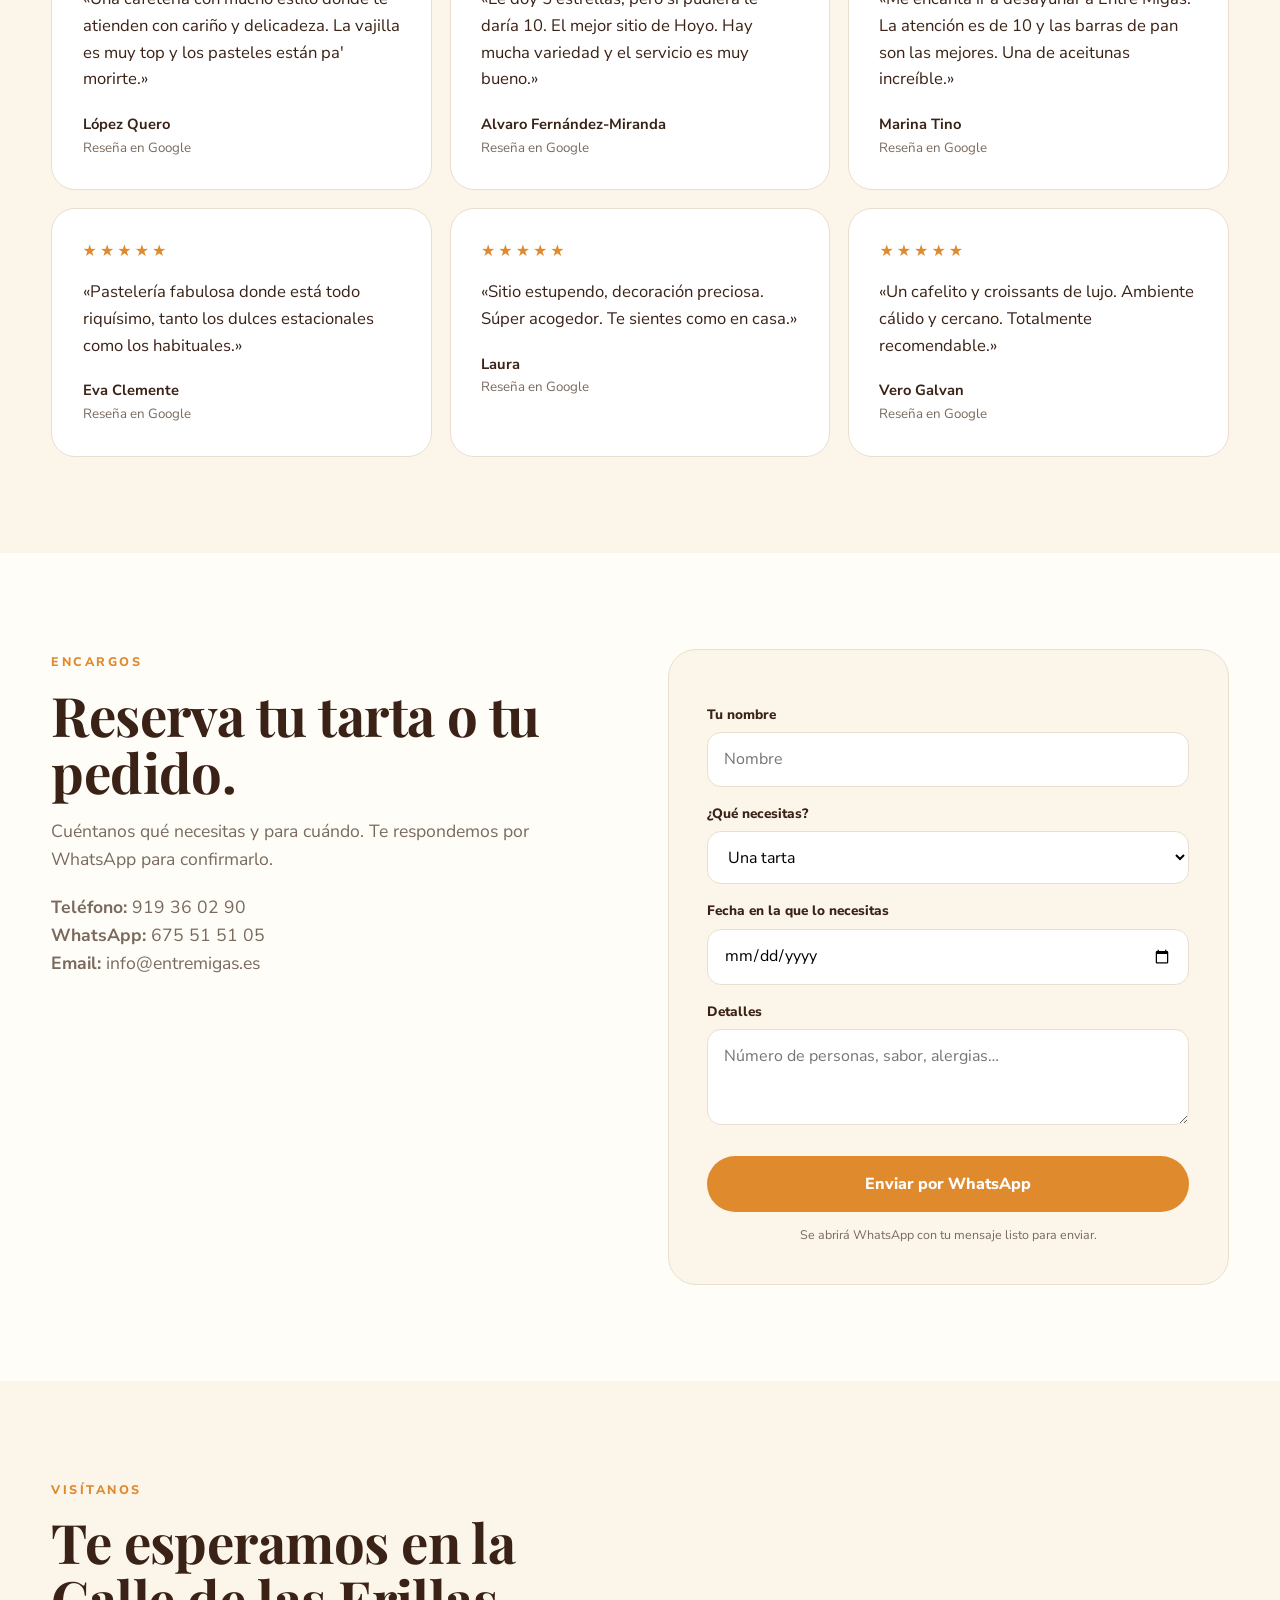
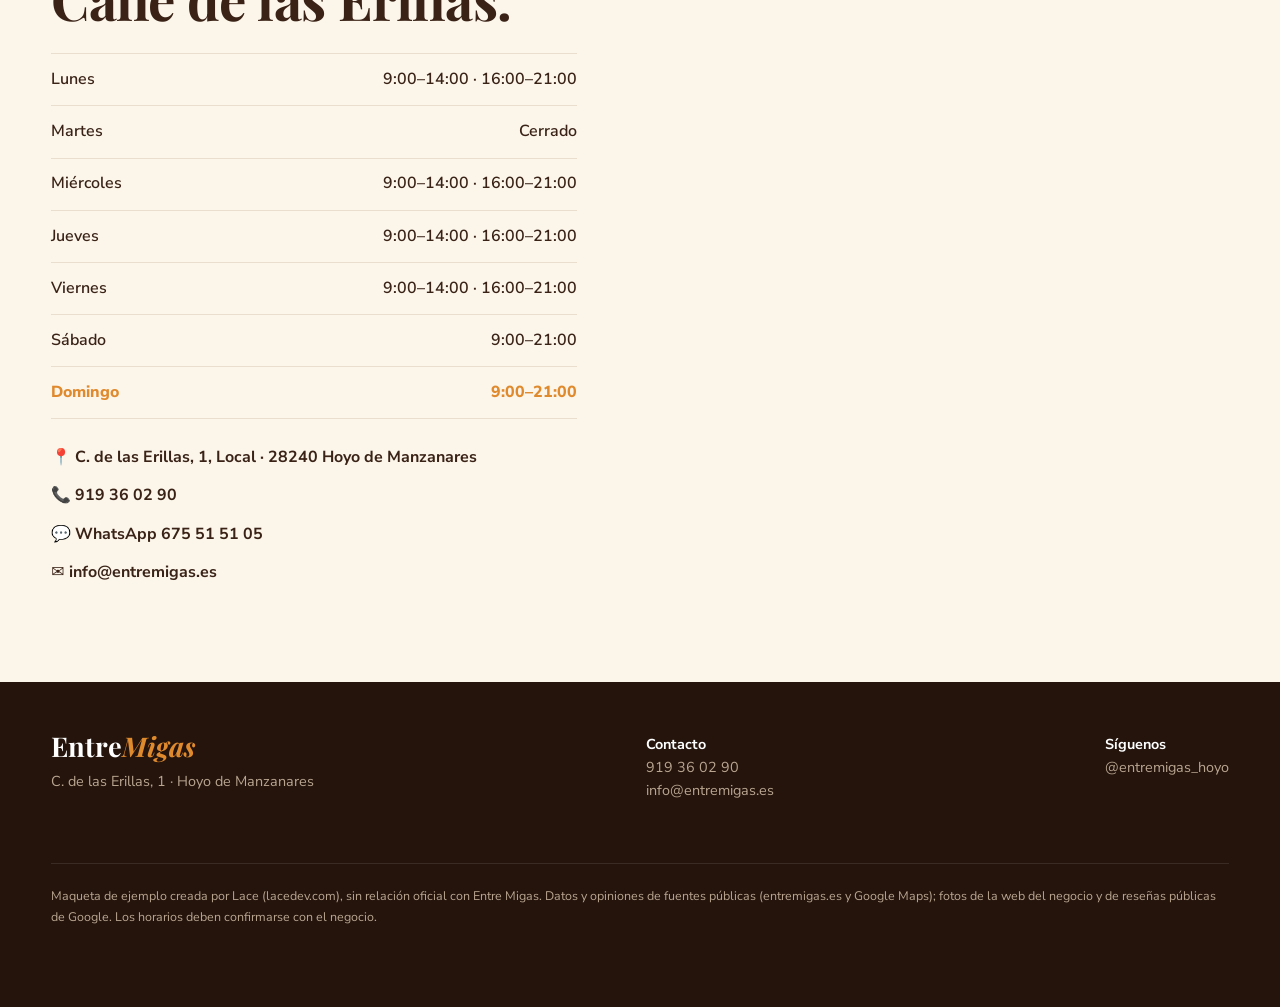
==== commit ce915f08: "Entre Migas: quita viñetas duplicadas del resumen de catering Co-Authored-By: Claude Sonnet 5.5 <nor" ====
--- a/maquetas/entremigas/index.html
+++ b/maquetas/entremigas/index.html
@@ -44,7 +44,7 @@
 .cb{background:#fff;color:var(--cocoa);border-radius:28px;padding:2rem;display:grid;gap:1.3rem}.cs>b{display:flex;justify-content:space-between;font-size:.92rem;margin-bottom:.6rem}.cs em{font-style:normal;color:var(--amber);font-weight:800}
 .pl{display:flex;flex-wrap:wrap;gap:.5rem}.pl button{font:inherit;font-weight:700;font-size:.9rem;padding:.55rem 1rem;border-radius:999px;border:1.5px solid var(--line);background:var(--paper);cursor:pointer;min-height:42px;transition:.2s}.pl button:hover{border-color:var(--amber)}.pl button.on{background:var(--cocoa);color:#fff;border-color:var(--cocoa)}
 input[type=range]{padding:0;min-height:0;border:0;accent-color:var(--amber);background:none}
-.sm{background:var(--cream);border-radius:20px;padding:1.4rem}.sm ul{list-style:none;margin:.8rem 0 1.1rem;display:grid;gap:.4rem}.sm li{display:flex;justify-content:space-between;border-bottom:1px dashed var(--line);padding-bottom:.4rem;font-weight:600}.sm li b{color:var(--amber)}.sm .sub{font-size:.92rem;color:var(--mut);margin-top:.5rem}
+.sm{background:var(--cream);border-radius:20px;padding:1.4rem}.sm ul{list-style:none;margin:.8rem 0 1.1rem;display:grid;gap:.4rem}.sm li{display:flex;justify-content:space-between;border-bottom:1px dashed var(--line);padding-bottom:.4rem;font-weight:600}.sm li b{color:var(--amber)}.sm li::before{content:none}.sm .sub{font-size:.92rem;color:var(--mut);margin-top:.5rem}
 .rv{background:var(--cream)}.rtop{display:flex;justify-content:space-between;align-items:end;gap:2rem;margin-bottom:2.6rem;flex-wrap:wrap}.big4{display:flex;align-items:center;gap:1.2rem}.big4 b{font-family:'Playfair Display',serif;font-size:5.4rem;line-height:.85;color:var(--amber)}.st{color:var(--amber);letter-spacing:3px}.big4 small{display:block;color:var(--mut)}
 .rg{display:grid;grid-template-columns:repeat(3,1fr);gap:1.1rem}.r{background:#fff;border:1px solid var(--line);border-radius:24px;padding:1.9rem}.r p{margin:.9rem 0 1.2rem;font-size:1.04rem}.r b{font-size:.92rem}.r small{display:block;color:var(--mut)}
 .ord{display:grid;grid-template-columns:1fr 1fr;gap:3.5rem;align-items:start}.ord h2{font-size:clamp(2.2rem,4.5vw,3.4rem);margin:.7rem 0 1.1rem}.ord>div>p{color:var(--mut);font-size:1.1rem;margin-bottom:1.2rem}
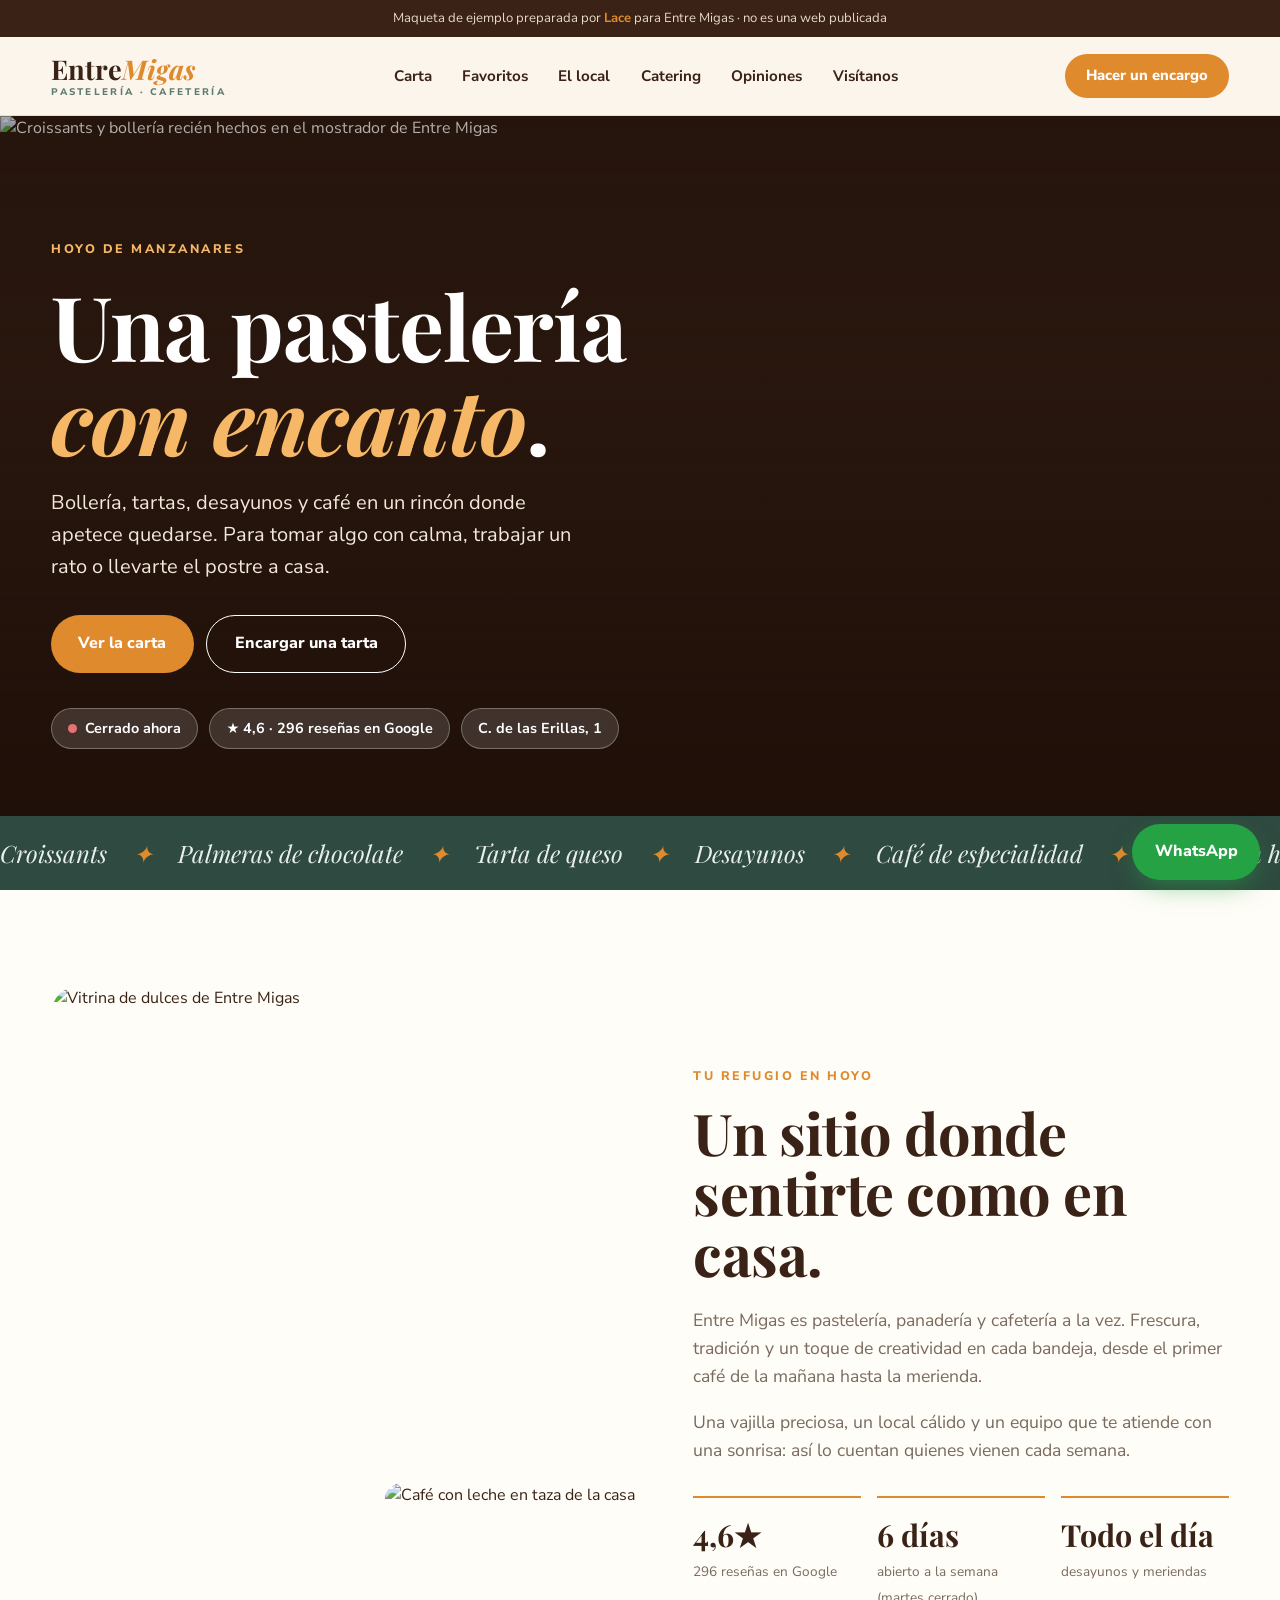
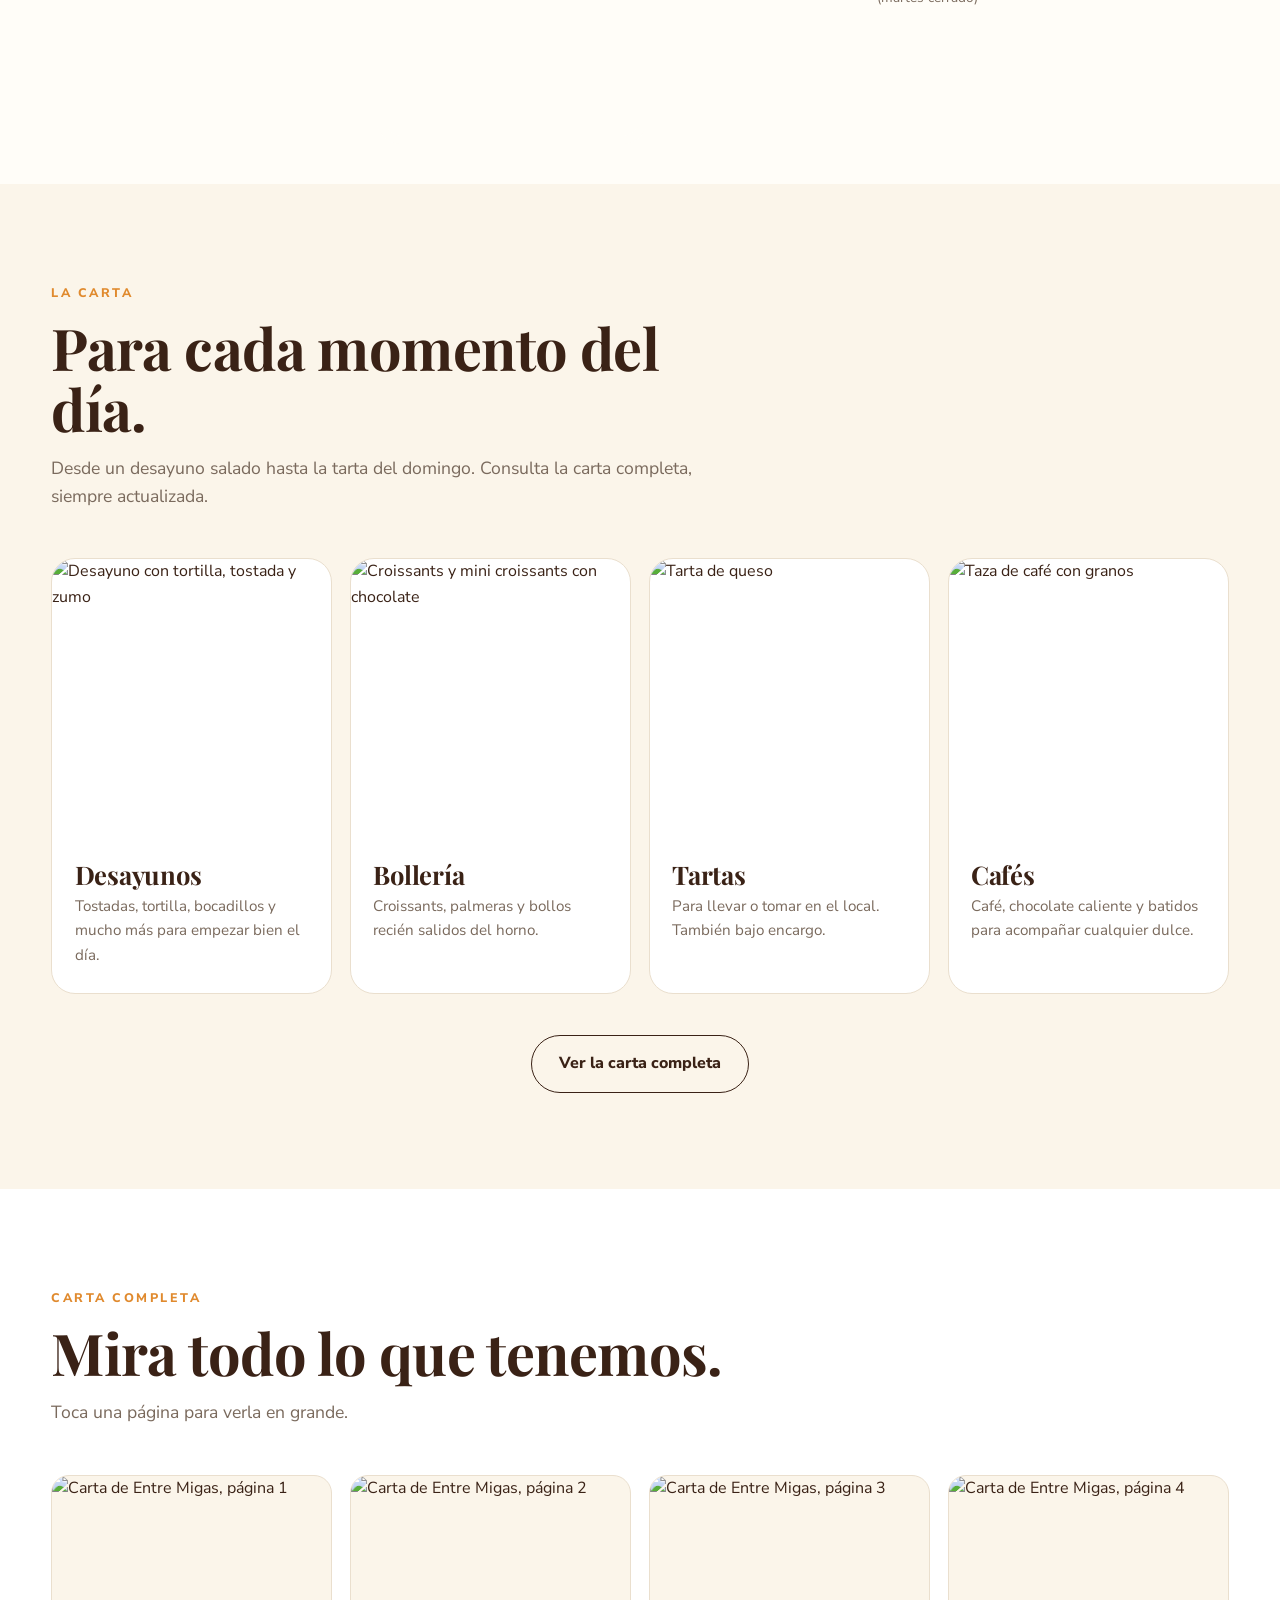
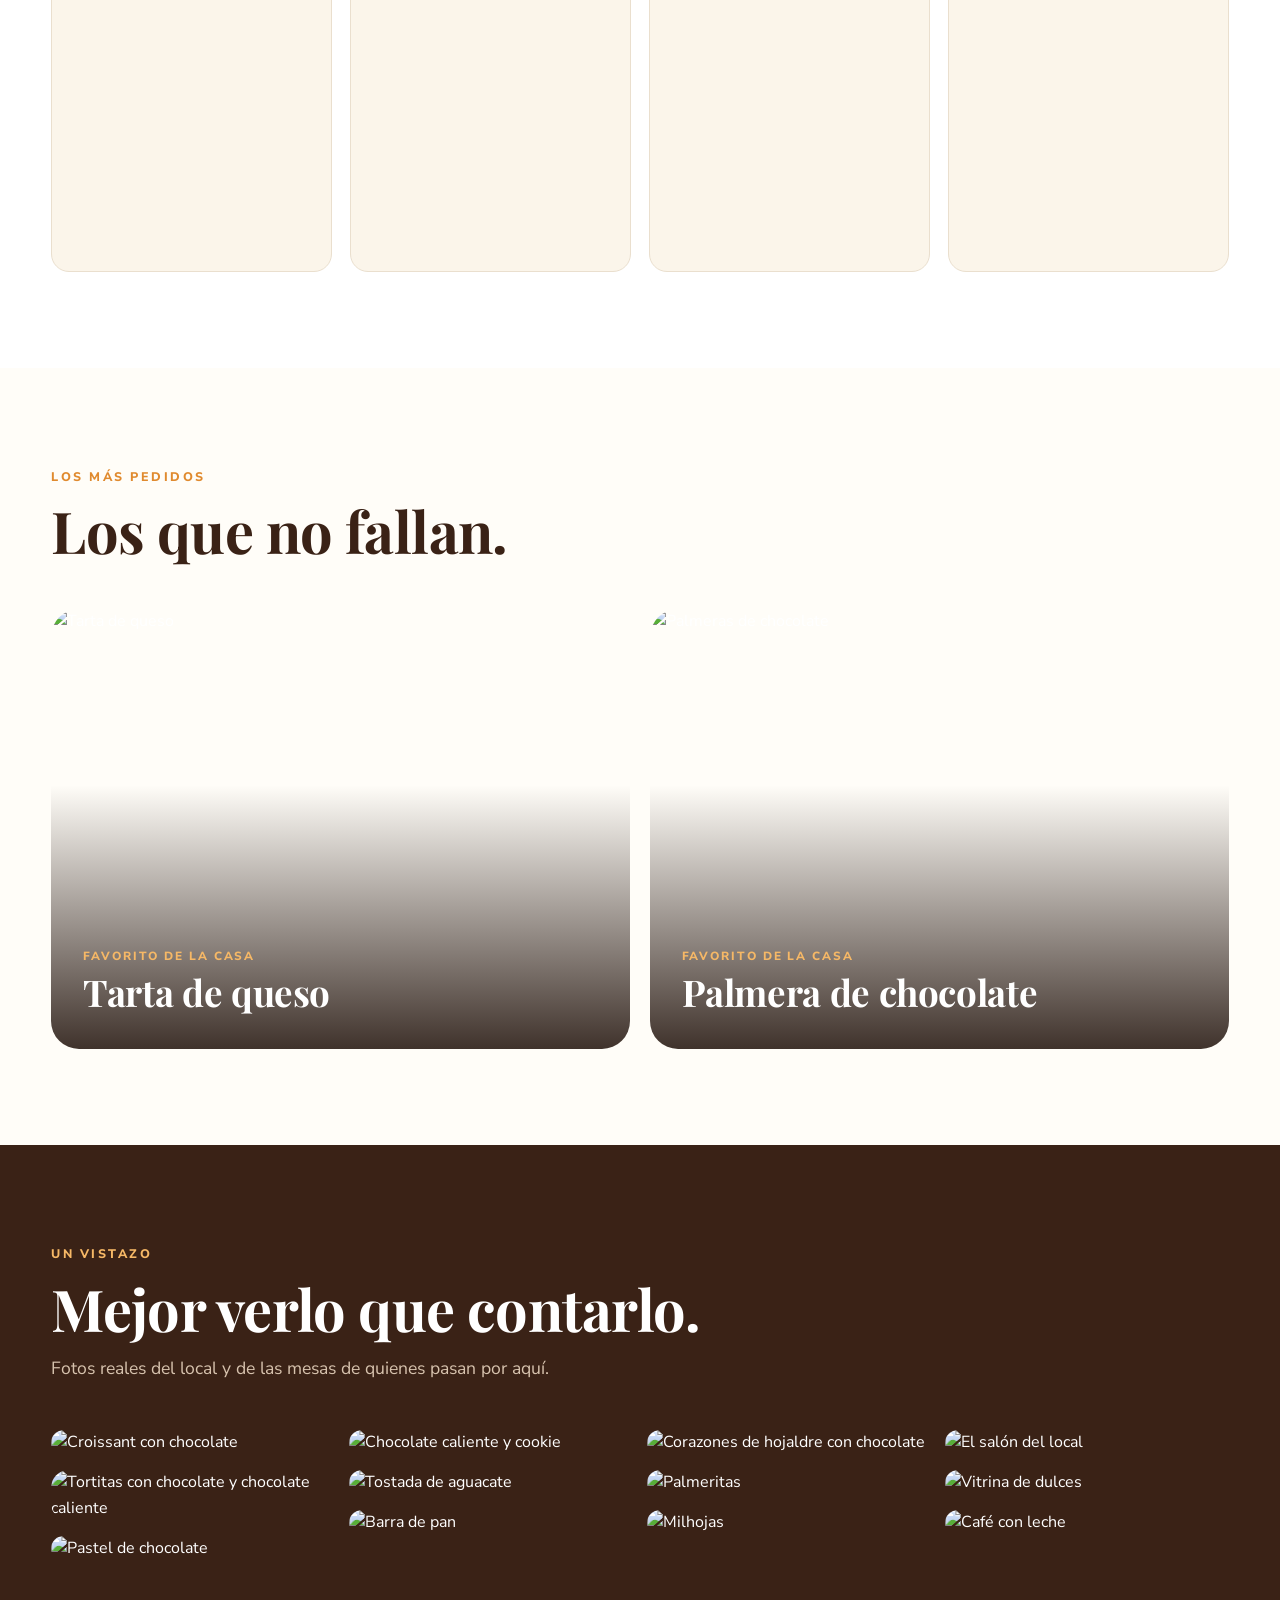
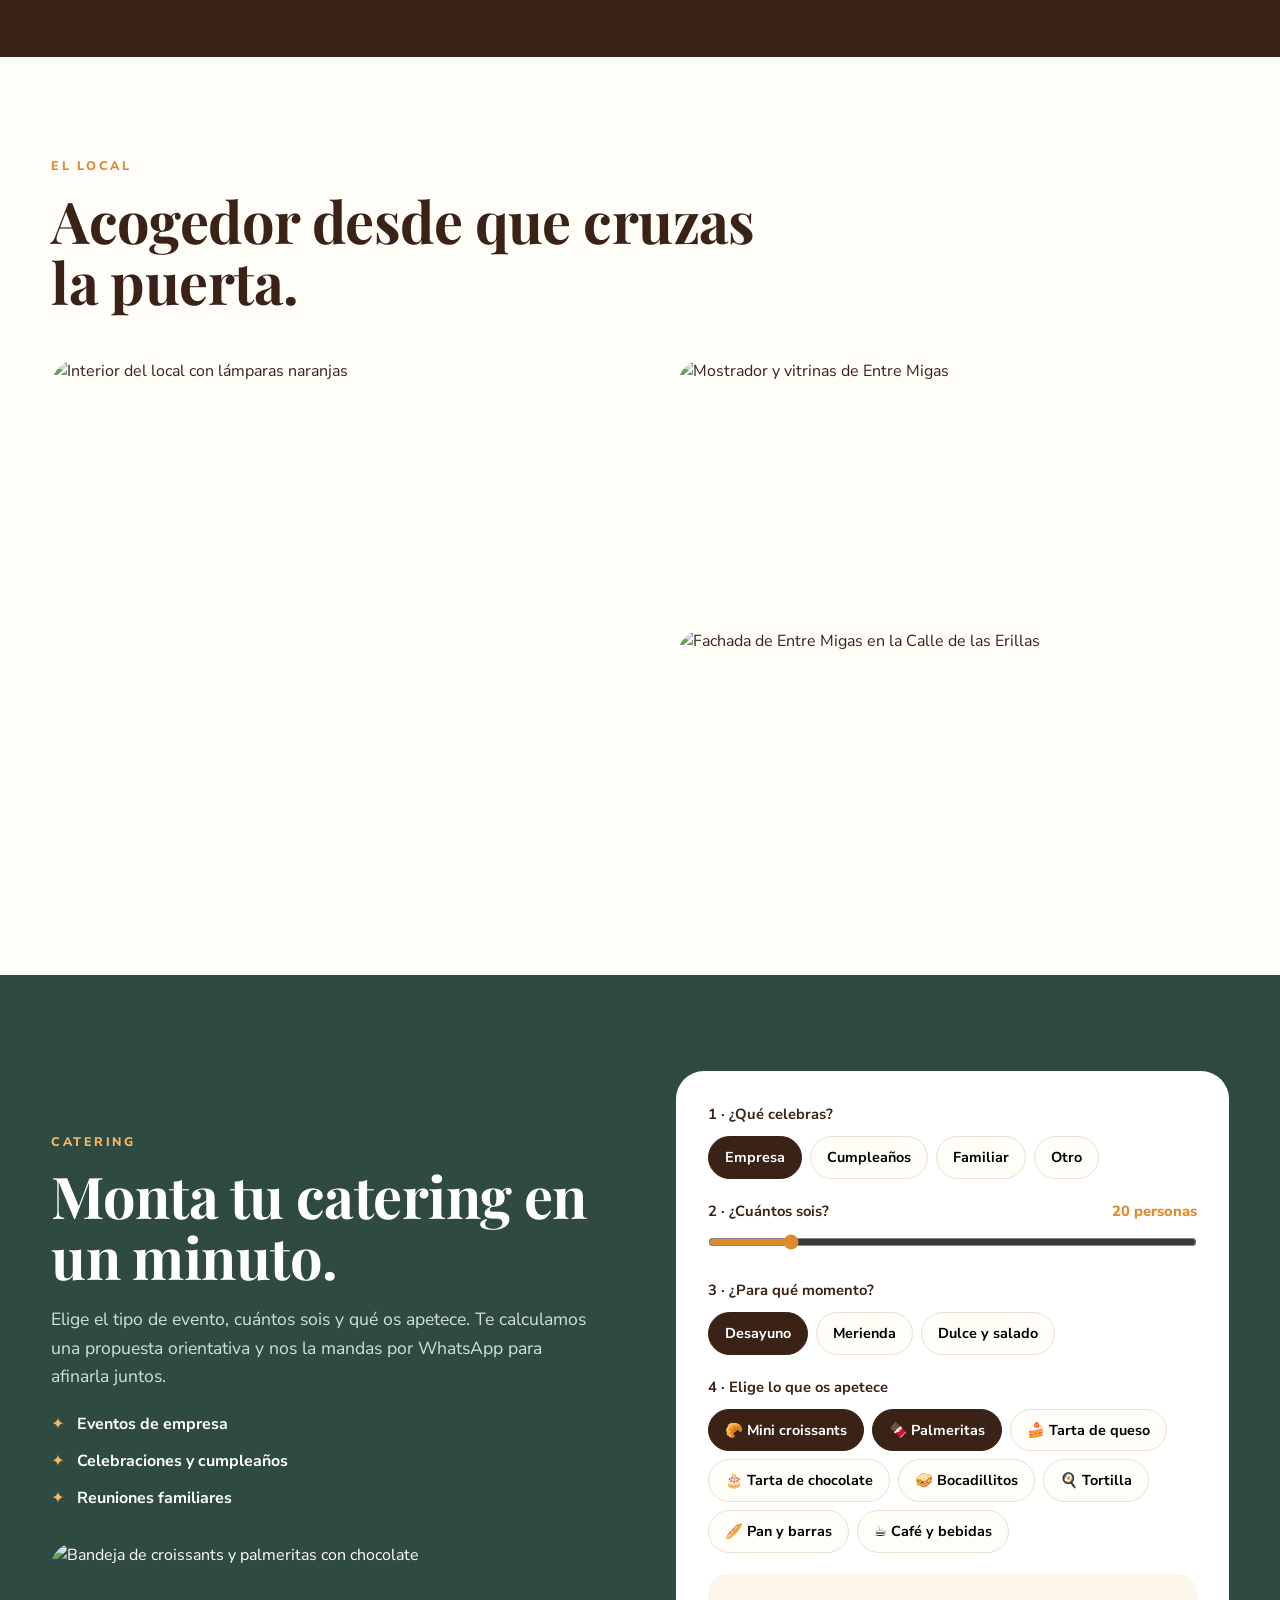
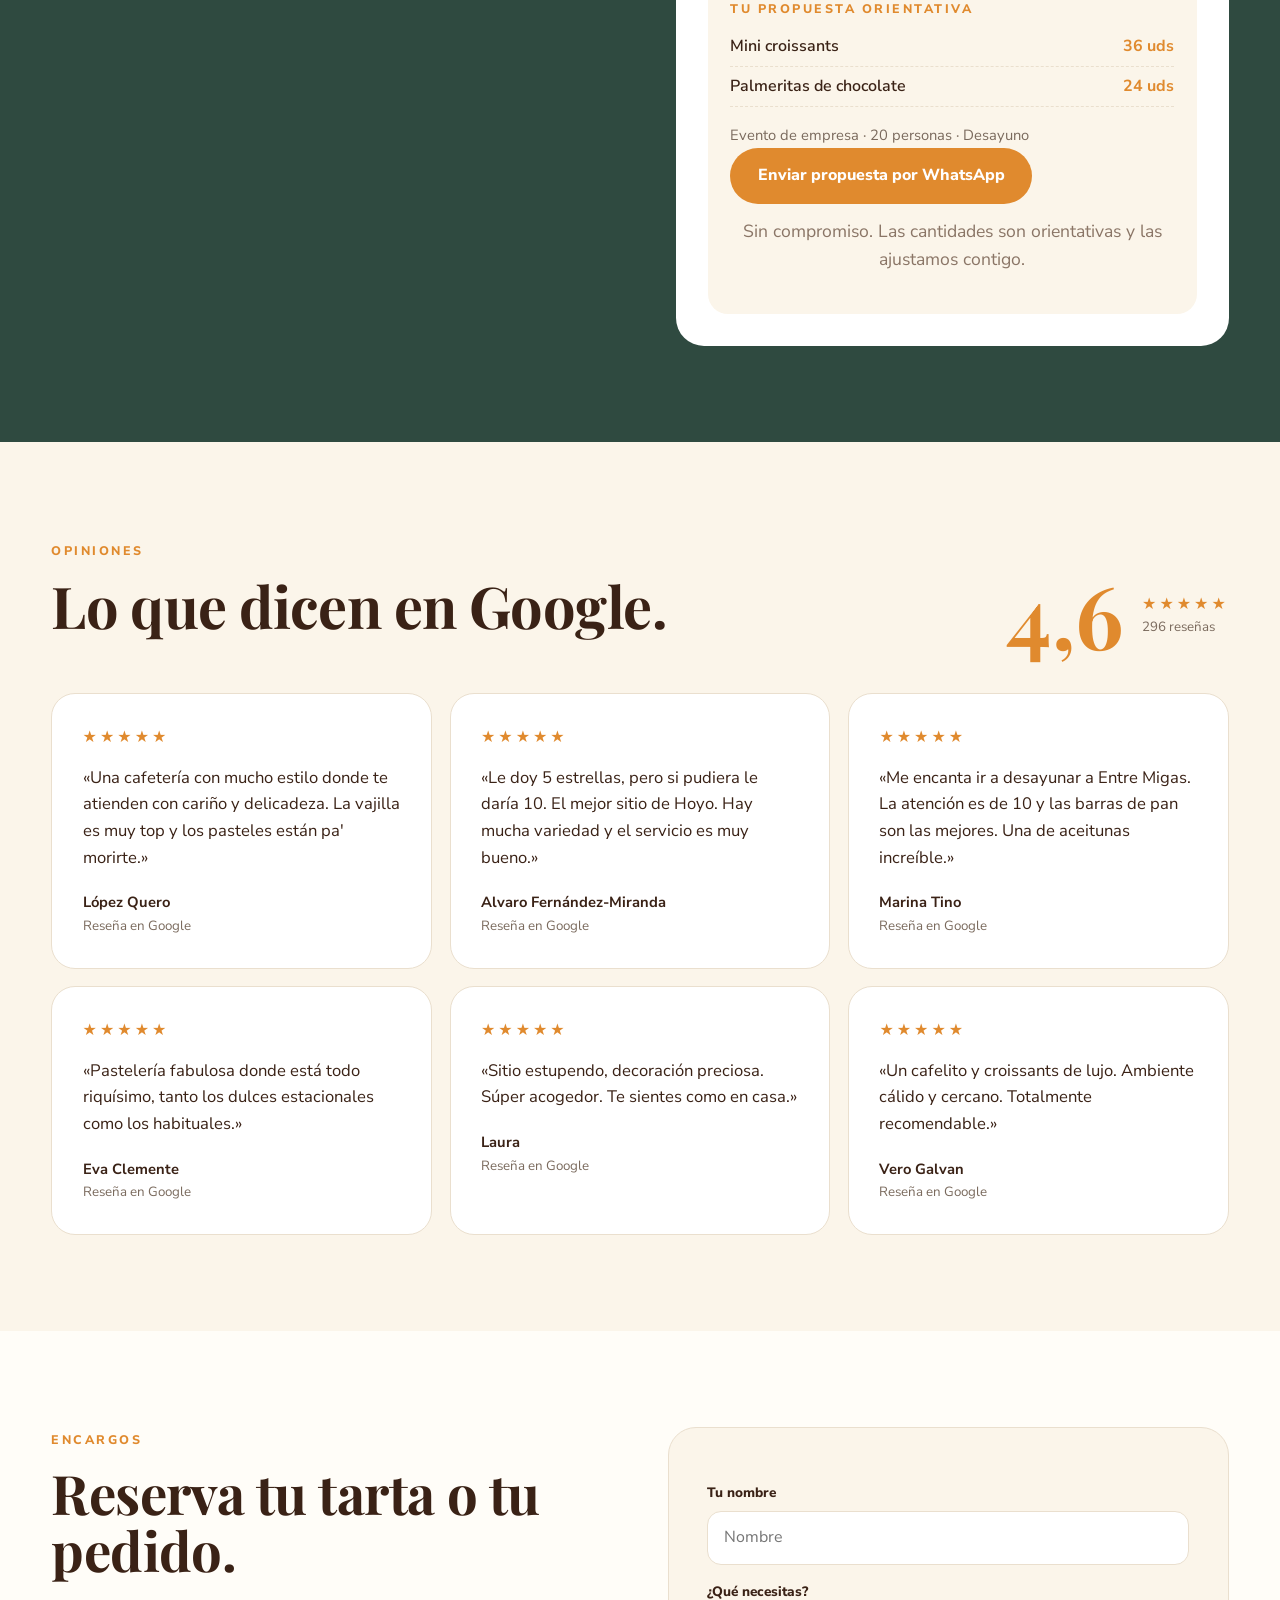
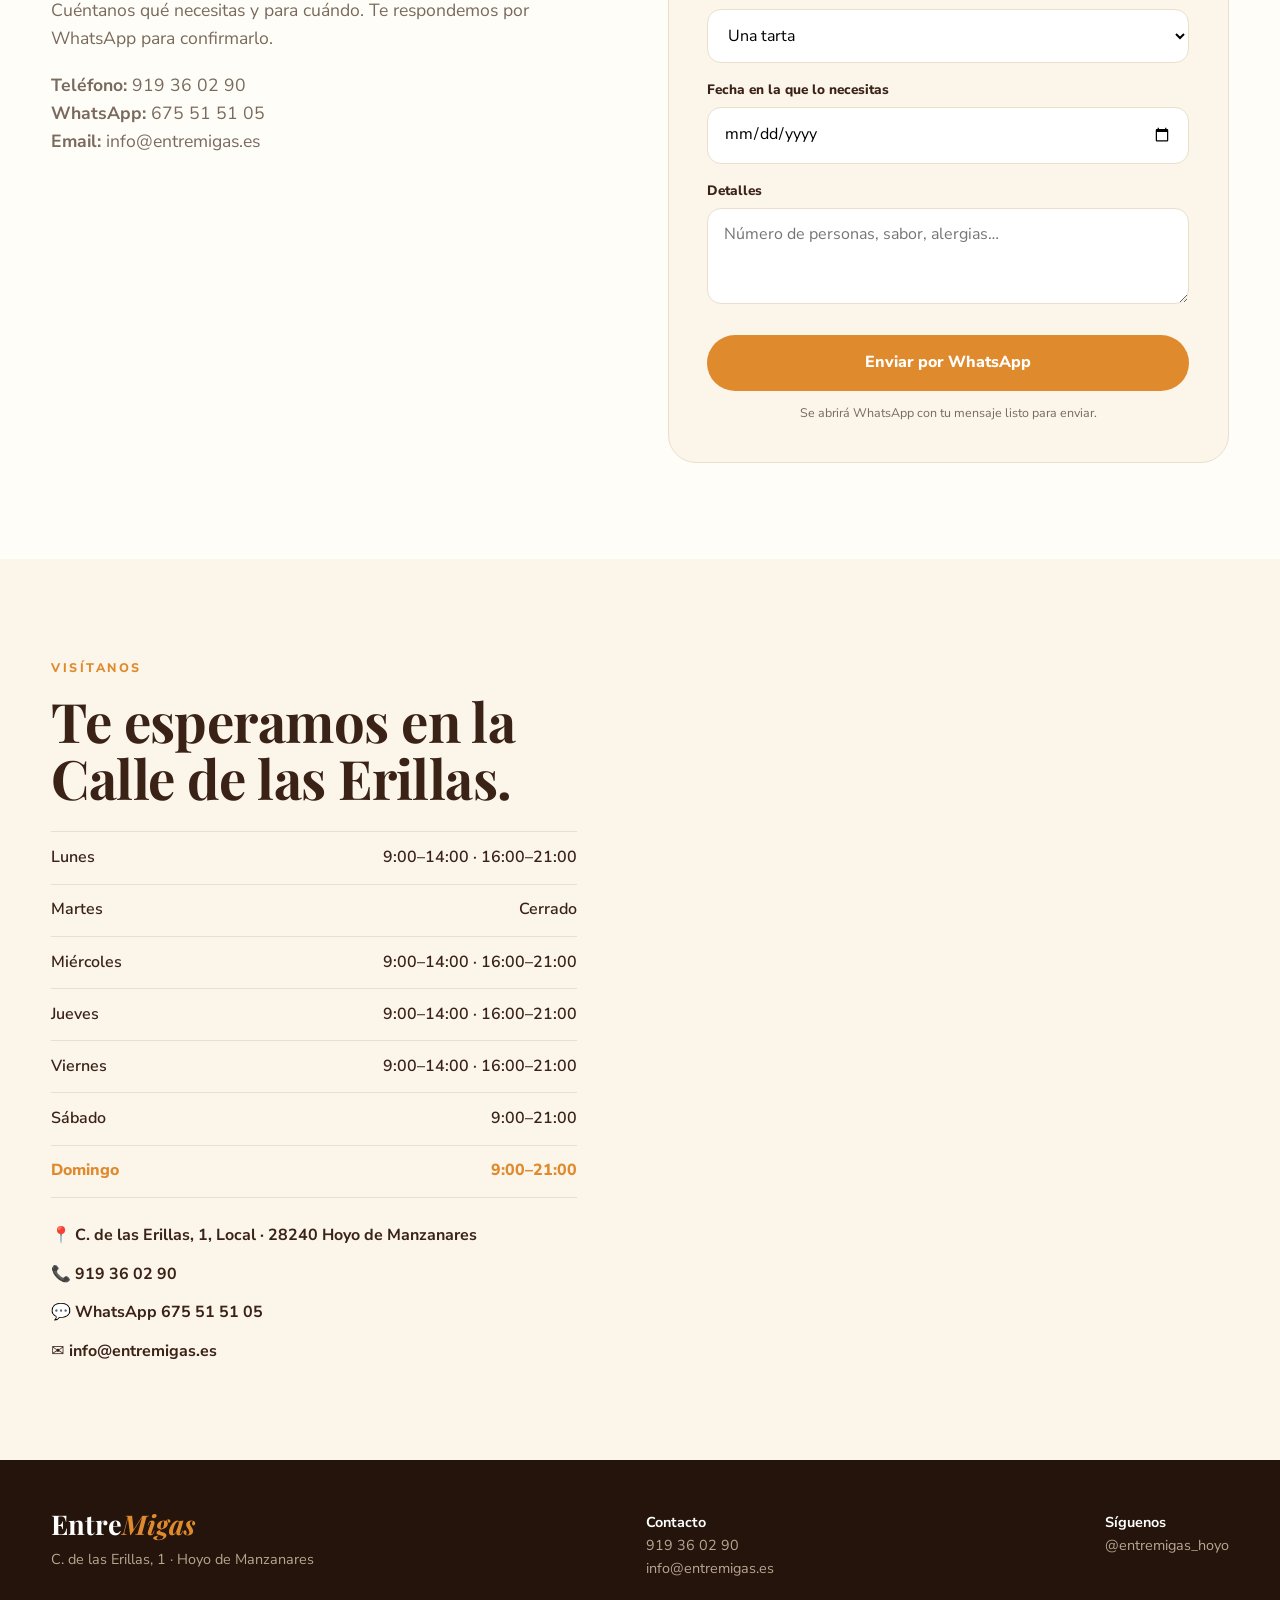
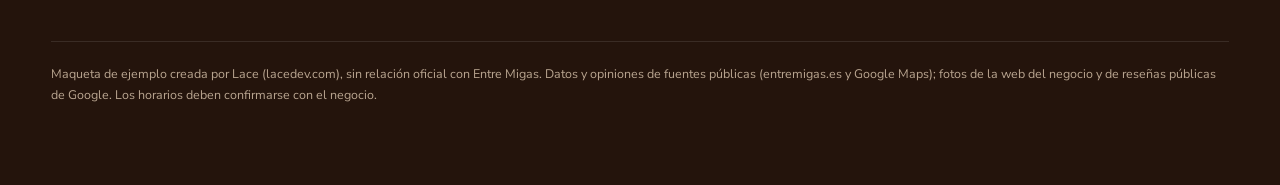
==== commit b6b77bfb: "Entre Migas: carta completa dentro de la web y diseño móvil con menú desplegable Co-Authored-By: Cla" ====
--- a/maquetas/entremigas/index.html
+++ b/maquetas/entremigas/index.html
@@ -55,26 +55,58 @@
 .fab{position:fixed;right:20px;bottom:20px;z-index:70;background:#25a244;color:#fff;border-radius:999px;padding:.95rem 1.4rem;font-weight:800;box-shadow:0 10px 28px -8px rgba(37,162,68,.7)}
 .rv1{opacity:0;transform:translateY(24px);transition:.8s}.rv1.in{opacity:1;transform:none}
 @media(max-width:920px){.ln{display:none}.intro,.cat .w,.ord,.vg,.fav,.loc{grid-template-columns:1fr}.mg{grid-template-columns:1fr 1fr}.gr{columns:2}.rg{grid-template-columns:1fr}.pic .b{right:0}.hero{min-height:620px}.loc .big{min-height:340px}}
+
+.bg{display:none;width:46px;height:46px;border:1.5px solid var(--line);border-radius:14px;background:#fff;cursor:pointer;flex-direction:column;align-items:center;justify-content:center;gap:5px;padding:0;flex:none}.bg span{display:block;width:20px;height:2px;background:var(--cocoa);border-radius:2px;transition:.25s}.bg[aria-expanded=true] span:nth-child(1){transform:translateY(7px) rotate(45deg)}.bg[aria-expanded=true] span:nth-child(2){opacity:0}.bg[aria-expanded=true] span:nth-child(3){transform:translateY(-7px) rotate(-45deg)}
+.cartaf{background:#fff}.cg{display:grid;grid-template-columns:repeat(4,1fr);gap:1.1rem}.cg button{all:unset;display:block;cursor:zoom-in;border-radius:18px;overflow:hidden;border:1px solid var(--line);background:var(--cream);transition:.3s}.cg button:hover{transform:translateY(-4px);box-shadow:0 20px 36px -22px rgba(58,34,22,.55)}.cg img{width:100%;height:auto;aspect-ratio:724/1024;object-fit:cover}
+body{overflow-x:clip}
+@media(max-width:920px){.cg{grid-template-columns:1fr 1fr}.nv{position:relative}.bg{display:flex;order:3}.nv>.btn{margin-left:auto}.ln.open{display:flex;position:absolute;top:100%;left:-4vw;right:-4vw;flex-direction:column;gap:0;background:var(--cream);border-bottom:1px solid var(--line);box-shadow:0 18px 30px -18px rgba(58,34,22,.4);padding:.4rem 4vw 1rem}.ln.open a{padding:.95rem .2rem;border-bottom:1px solid var(--line);font-size:1.05rem}.ln.open a:last-child{border-bottom:0}}
+@media(max-width:600px){
+section{padding:3.4rem 0}.sh{margin-bottom:1.8rem}.sh p{font-size:1rem}
+.rib{font-size:.7rem;padding:.45rem .8rem}
+.nv{height:64px;gap:.6rem}.lg{font-size:1.35rem}.lg small{font-size:.5rem;letter-spacing:.16em}.nv>.btn{padding:.5rem .95rem;font-size:.82rem;min-height:42px}
+.hero{min-height:560px}.hero .w{padding:3.5rem 0 2.4rem}.hero h1{font-size:clamp(2.5rem,13vw,3.4rem);max-width:none;margin:.8rem 0 1rem}.hero p{font-size:1.05rem}
+.cta{flex-direction:column;gap:.7rem;margin-top:1.5rem}.cta .btn{width:100%;justify-content:center}
+.chips{gap:.5rem;margin-top:1.5rem}.chip{font-size:.8rem;padding:.4rem .8rem}
+.mq div{font-size:1.15rem}.mq{padding:.8rem 0}
+.intro{gap:2.6rem}.pic{margin-bottom:1.6rem}.pic .b{right:2%;bottom:-6%;border-width:5px;border-radius:18px}.pic img{border-radius:20px}
+.intro h2,.cat h2,.ord h2{font-size:clamp(2rem,9vw,2.5rem)}.intro p{font-size:1rem}
+.facts{gap:.6rem;margin-top:1.4rem}.facts b{font-size:1.25rem}.facts span{font-size:.75rem;display:block;line-height:1.3}
+.mg{grid-template-columns:1fr;gap:.9rem}.mc{border-radius:20px}.mc .im{aspect-ratio:16/10}.mc div.t{padding:1.1rem 1.2rem 1.3rem}.mc h3{font-size:1.4rem}
+.cg{gap:.7rem}.cg button{border-radius:14px}
+.fc{min-height:300px;border-radius:22px}
+.gr{columns:2;column-gap:.6rem}.gr button{margin-bottom:.6rem;border-radius:14px}
+.loc .big{min-height:260px;border-radius:22px}.loc .col div{min-height:200px;border-radius:22px}
+.cat .w{gap:2rem}.cb{padding:1.2rem;border-radius:22px;gap:1.1rem}.pl button{font-size:.85rem;padding:.5rem .85rem}.sm{padding:1.1rem}.sm li{font-size:.95rem;gap:1rem}
+.rtop{margin-bottom:1.6rem;gap:1.2rem}.big4 b{font-size:3.8rem}.r{padding:1.3rem;border-radius:20px}
+.ord{gap:1.8rem}form{padding:1.3rem;border-radius:22px}
+.vg{gap:1.8rem}.hrs div{font-size:.92rem;gap:1rem}.vis iframe{min-height:320px;border-radius:20px}.ct{font-size:.95rem;word-break:break-word}
+footer{padding:2.4rem 0 6rem}footer .w{flex-direction:column;gap:1.4rem}
+.fab{right:14px;bottom:14px;padding:.8rem 1.15rem;font-size:.92rem}
+.lb{padding:1rem}
+}
+@media(max-width:360px){.nv>.btn{display:none}}
 </style></head><body>
 <div class="rib">Maqueta de ejemplo preparada por <b>Lace</b> para Entre Migas · no es una web publicada</div>
 <nav><div class="w nv"><a class="lg" href="#">Entre<i>Migas</i><small>Pastelería · Cafetería</small></a>
-<div class="ln"><a href="#carta">Carta</a><a href="#favoritos">Favoritos</a><a href="#local">El local</a><a href="#catering">Catering</a><a href="#opiniones">Opiniones</a><a href="#visitanos">Visítanos</a></div>
+<button class="bg" id="bg" type="button" aria-label="Abrir menú" aria-expanded="false"><span></span><span></span><span></span></button>
+<div class="ln" id="ln"><a href="#carta">Carta</a><a href="#favoritos">Favoritos</a><a href="#local">El local</a><a href="#catering">Catering</a><a href="#opiniones">Opiniones</a><a href="#visitanos">Visítanos</a></div>
 <a class="btn b1" href="#encargos">Hacer un encargo</a></div></nav>
 <header class="hero"><img src="https://entremigas.es/wp-content/uploads/2024/09/IMG20240904132542-01.jpeg-2048x1536.jpg" alt="Croissants y bollería recién hechos en el mostrador de Entre Migas" referrerpolicy="no-referrer">
 <div class="w"><span class="ey" style="color:#f6b866">Hoyo de Manzanares</span><h1>Una pastelería <em>con encanto</em>.</h1>
 <p>Bollería, tartas, desayunos y café en un rincón donde apetece quedarse. Para tomar algo con calma, trabajar un rato o llevarte el postre a casa.</p>
-<div class="cta"><a class="btn b1" href="https://carta.avocaty.io" target="_blank" rel="noopener">Ver la carta</a><a class="btn b2" href="#encargos">Encargar una tarta</a></div>
+<div class="cta"><a class="btn b1" href="#carta-completa">Ver la carta</a><a class="btn b2" href="#encargos">Encargar una tarta</a></div>
 <div class="chips"><span class="chip"><span class="dot" id="dot"></span><span id="st">Horario</span></span><span class="chip">★ 4,6 · 296 reseñas en Google</span><span class="chip">C. de las Erillas, 1</span></div></div></header>
 <div class="mq"><div>Croissants<span>✦</span>Palmeras de chocolate<span>✦</span>Tarta de queso<span>✦</span>Desayunos<span>✦</span>Café de especialidad<span>✦</span>Pan recién hecho<span>✦</span>Catering<span>✦</span>Croissants<span>✦</span>Palmeras de chocolate<span>✦</span>Tarta de queso<span>✦</span>Desayunos<span>✦</span>Café de especialidad<span>✦</span>Pan recién hecho<span>✦</span>Catering<span>✦</span></div></div>
 <section><div class="w intro"><div class="pic rv1"><img class="a" src="https://lh3.googleusercontent.com/grass-cs/AABkmLecs26UPDXJ11xAOWCNdDfe-vgb9U4AXuVu6l6NBkk6KvgDKihXH3tvmJ6B6U81TKkAp007v_Il6X-0kwMqeomhn1e-L_ZsNn-l61K5lv4YQRW4kGCuRrDvqxFXI0Nm2nPWaoFq7A=w900-h1100-k-no" alt="Vitrina de dulces de Entre Migas" loading="lazy" referrerpolicy="no-referrer"><img class="b" src="https://lh3.googleusercontent.com/grass-cs/AABkmLdJGHjLXXR_uscn3qnFWy6NJDg3_Afs_oh9Ijh3Cz6xVitst3u2nxUikf1T2e4US_oqFw_d_9TKXxShptQTjB02mJv6LNb5ko-VQSCTDVw6sLl6MfJx3RsCac9QZazrwVGXQF3W=w1000-h1000-k-no" alt="Café con leche en taza de la casa" loading="lazy" referrerpolicy="no-referrer"></div>
 <div class="rv1"><span class="ey">Tu refugio en Hoyo</span><h2>Un sitio donde sentirte como en casa.</h2><p>Entre Migas es pastelería, panadería y cafetería a la vez. Frescura, tradición y un toque de creatividad en cada bandeja, desde el primer café de la mañana hasta la merienda.</p><p>Una vajilla preciosa, un local cálido y un equipo que te atiende con una sonrisa: así lo cuentan quienes vienen cada semana.</p>
 <div class="facts"><div><b>4,6★</b><span>296 reseñas en Google</span></div><div><b>6 días</b><span>abierto a la semana (martes cerrado)</span></div><div><b>Todo el día</b><span>desayunos y meriendas</span></div></div></div></div></section>
 <section class="menu" id="carta"><div class="w"><div class="sh rv1"><span class="ey">La carta</span><h2>Para cada momento del día.</h2><p>Desde un desayuno salado hasta la tarta del domingo. Consulta la carta completa, siempre actualizada.</p></div>
-<div class="mg"><a class="mc rv1" href="https://carta.avocaty.io" target="_blank" rel="noopener"><div class="im"><img class="nl" src="https://entremigas.es/wp-content/uploads/2024/10/1.jpg" alt="Desayuno con tortilla, tostada y zumo" loading="lazy" referrerpolicy="no-referrer"></div><div class="t"><h3>Desayunos</h3><p>Tostadas, tortilla, bocadillos y mucho más para empezar bien el día.</p></div></a>
-<a class="mc rv1" href="https://carta.avocaty.io" target="_blank" rel="noopener"><div class="im"><img class="nl" src="https://entremigas.es/wp-content/uploads/2024/10/2.jpg" alt="Croissants y mini croissants con chocolate" loading="lazy" referrerpolicy="no-referrer"></div><div class="t"><h3>Bollería</h3><p>Croissants, palmeras y bollos recién salidos del horno.</p></div></a>
-<a class="mc rv1" href="https://carta.avocaty.io" target="_blank" rel="noopener"><div class="im"><img class="nl" src="https://entremigas.es/wp-content/uploads/2024/10/3.jpg" alt="Tarta de queso" loading="lazy" referrerpolicy="no-referrer"></div><div class="t"><h3>Tartas</h3><p>Para llevar o tomar en el local. También bajo encargo.</p></div></a>
-<a class="mc rv1" href="https://carta.avocaty.io" target="_blank" rel="noopener"><div class="im"><img class="nl" src="https://entremigas.es/wp-content/uploads/2024/10/4.jpg" alt="Taza de café con granos" loading="lazy" referrerpolicy="no-referrer"></div><div class="t"><h3>Cafés</h3><p>Café, chocolate caliente y batidos para acompañar cualquier dulce.</p></div></a></div>
-<div class="cta"><a class="btn b3" href="https://carta.avocaty.io" target="_blank" rel="noopener">Abrir la carta completa →</a></div></div></section>
+<div class="mg"><a class="mc rv1" href="#carta-completa"><div class="im"><img class="nl" src="https://entremigas.es/wp-content/uploads/2024/10/1.jpg" alt="Desayuno con tortilla, tostada y zumo" loading="lazy" referrerpolicy="no-referrer"></div><div class="t"><h3>Desayunos</h3><p>Tostadas, tortilla, bocadillos y mucho más para empezar bien el día.</p></div></a>
+<a class="mc rv1" href="#carta-completa"><div class="im"><img class="nl" src="https://entremigas.es/wp-content/uploads/2024/10/2.jpg" alt="Croissants y mini croissants con chocolate" loading="lazy" referrerpolicy="no-referrer"></div><div class="t"><h3>Bollería</h3><p>Croissants, palmeras y bollos recién salidos del horno.</p></div></a>
+<a class="mc rv1" href="#carta-completa"><div class="im"><img class="nl" src="https://entremigas.es/wp-content/uploads/2024/10/3.jpg" alt="Tarta de queso" loading="lazy" referrerpolicy="no-referrer"></div><div class="t"><h3>Tartas</h3><p>Para llevar o tomar en el local. También bajo encargo.</p></div></a>
+<a class="mc rv1" href="#carta-completa"><div class="im"><img class="nl" src="https://entremigas.es/wp-content/uploads/2024/10/4.jpg" alt="Taza de café con granos" loading="lazy" referrerpolicy="no-referrer"></div><div class="t"><h3>Cafés</h3><p>Café, chocolate caliente y batidos para acompañar cualquier dulce.</p></div></a></div>
+<div class="cta"><a class="btn b3" href="#carta-completa">Ver la carta completa</a></div></div></section>
+<section class="cartaf" id="carta-completa"><div class="w"><div class="sh rv1"><span class="ey">Carta completa</span><h2>Mira todo lo que tenemos.</h2><p>Toca una página para verla en grande.</p></div><div class="cg rv1"><button type="button" data-big="https://entremigas.es/wp-content/uploads/2025/02/Mennu-Entre-Migas-Hoyo-de-Manzanares-1.png" data-alt="https://entremigas.es/wp-content/uploads/2025/02/Mennu-Entre-Migas-Hoyo-de-Manzanares-1-724x1024.png"><img src="https://entremigas.es/wp-content/uploads/2025/02/Mennu-Entre-Migas-Hoyo-de-Manzanares-1-724x1024.png" alt="Carta de Entre Migas, página 1" loading="lazy" referrerpolicy="no-referrer"></button><button type="button" data-big="https://entremigas.es/wp-content/uploads/2025/02/Mennu-Entre-Migas-Hoyo-de-Manzanares-2.png" data-alt="https://entremigas.es/wp-content/uploads/2025/02/Mennu-Entre-Migas-Hoyo-de-Manzanares-2-724x1024.png"><img src="https://entremigas.es/wp-content/uploads/2025/02/Mennu-Entre-Migas-Hoyo-de-Manzanares-2-724x1024.png" alt="Carta de Entre Migas, página 2" loading="lazy" referrerpolicy="no-referrer"></button><button type="button" data-big="https://entremigas.es/wp-content/uploads/2025/02/Mennu-Entre-Migas-Hoyo-de-Manzanares-3.png" data-alt="https://entremigas.es/wp-content/uploads/2025/02/Mennu-Entre-Migas-Hoyo-de-Manzanares-3-724x1024.png"><img src="https://entremigas.es/wp-content/uploads/2025/02/Mennu-Entre-Migas-Hoyo-de-Manzanares-3-724x1024.png" alt="Carta de Entre Migas, página 3" loading="lazy" referrerpolicy="no-referrer"></button><button type="button" data-big="https://entremigas.es/wp-content/uploads/2025/02/Mennu-Entre-Migas-Hoyo-de-Manzanares-4.png" data-alt="https://entremigas.es/wp-content/uploads/2025/02/Mennu-Entre-Migas-Hoyo-de-Manzanares-4-724x1024.png"><img src="https://entremigas.es/wp-content/uploads/2025/02/Mennu-Entre-Migas-Hoyo-de-Manzanares-4-724x1024.png" alt="Carta de Entre Migas, página 4" loading="lazy" referrerpolicy="no-referrer"></button></div></div></section>
 <section id="favoritos"><div class="w"><div class="sh rv1"><span class="ey">Los más pedidos</span><h2>Los que no fallan.</h2></div>
 <div class="fav"><div class="fc rv1"><img src="https://lh3.googleusercontent.com/grass-cs/AABkmLew8T_UKMYAk-bjXoE-epFa2FrWCnnE5hKQcezanhSdrO1yn7_2tFvWI0_i4AmgQGO1j_CCHNX2tfCpRrzFDxZItEB3yU765_o315Cxi6gjiUYnoN_aqWE6ubBgVGuXpPp1RTO2=w1000-h1000-k-no" alt="Tarta de queso" loading="lazy" referrerpolicy="no-referrer"><div><small>Favorito de la casa</small><h3>Tarta de queso</h3></div></div>
 <div class="fc rv1"><img src="https://lh3.googleusercontent.com/grass-cs/AABkmLekHdG3-VK3tyxJusg43-0H1ECQ4wVWhB5rIRncDZhJp4AKkGoG5HymP9fAYlYTrr3ADSok860Ymi5p3qv2jZjB8pu_7Ay7xZUXDwOtRJS4F0zft5aZ4Fb3SrJUgBAceHtMFBOn=w1000-h1000-k-no" alt="Palmeras de chocolate" loading="lazy" referrerpolicy="no-referrer"><div><small>Favorito de la casa</small><h3>Palmera de chocolate</h3></div></div></div></div></section>
@@ -129,5 +161,9 @@
 document.querySelectorAll('#cb .pl').forEach(g=>g.onclick=e=>{const b=e.target.closest('button');if(!b)return;if(g.classList.contains('multi'))b.classList.toggle('on');else{g.querySelectorAll('button').forEach(x=>x.classList.remove('on'));b.classList.add('on')}calc()});
 q('#rg').oninput=e=>{pp=+e.target.value;calc()};
 q('#go').onclick=()=>{const c=calc();const m='Hola, quería pedir presupuesto de catering.\n'+c.ev+' para '+pp+' personas ('+c.mo+').\n'+c.lines.map(l=>'- '+l[0]+': '+l[1]).join('\n')+'\n¿Me podéis decir disponibilidad y precio?';window.open('https://wa.me/34675515105?text='+encodeURIComponent(m),'_blank')};
+const bg=document.getElementById('bg'),ln=document.getElementById('ln');
+bg.onclick=()=>{const o=ln.classList.toggle('open');bg.setAttribute('aria-expanded',o)};
+ln.querySelectorAll('a').forEach(a=>a.onclick=()=>{ln.classList.remove('open');bg.setAttribute('aria-expanded','false')});
+document.querySelectorAll('.cg button').forEach(b=>b.onclick=()=>{const im=lb.querySelector('img');im.onerror=()=>{im.onerror=null;im.src=b.dataset.alt};im.src=b.dataset.big;lb.classList.add('on')});
 calc();
 </script></body></html>
